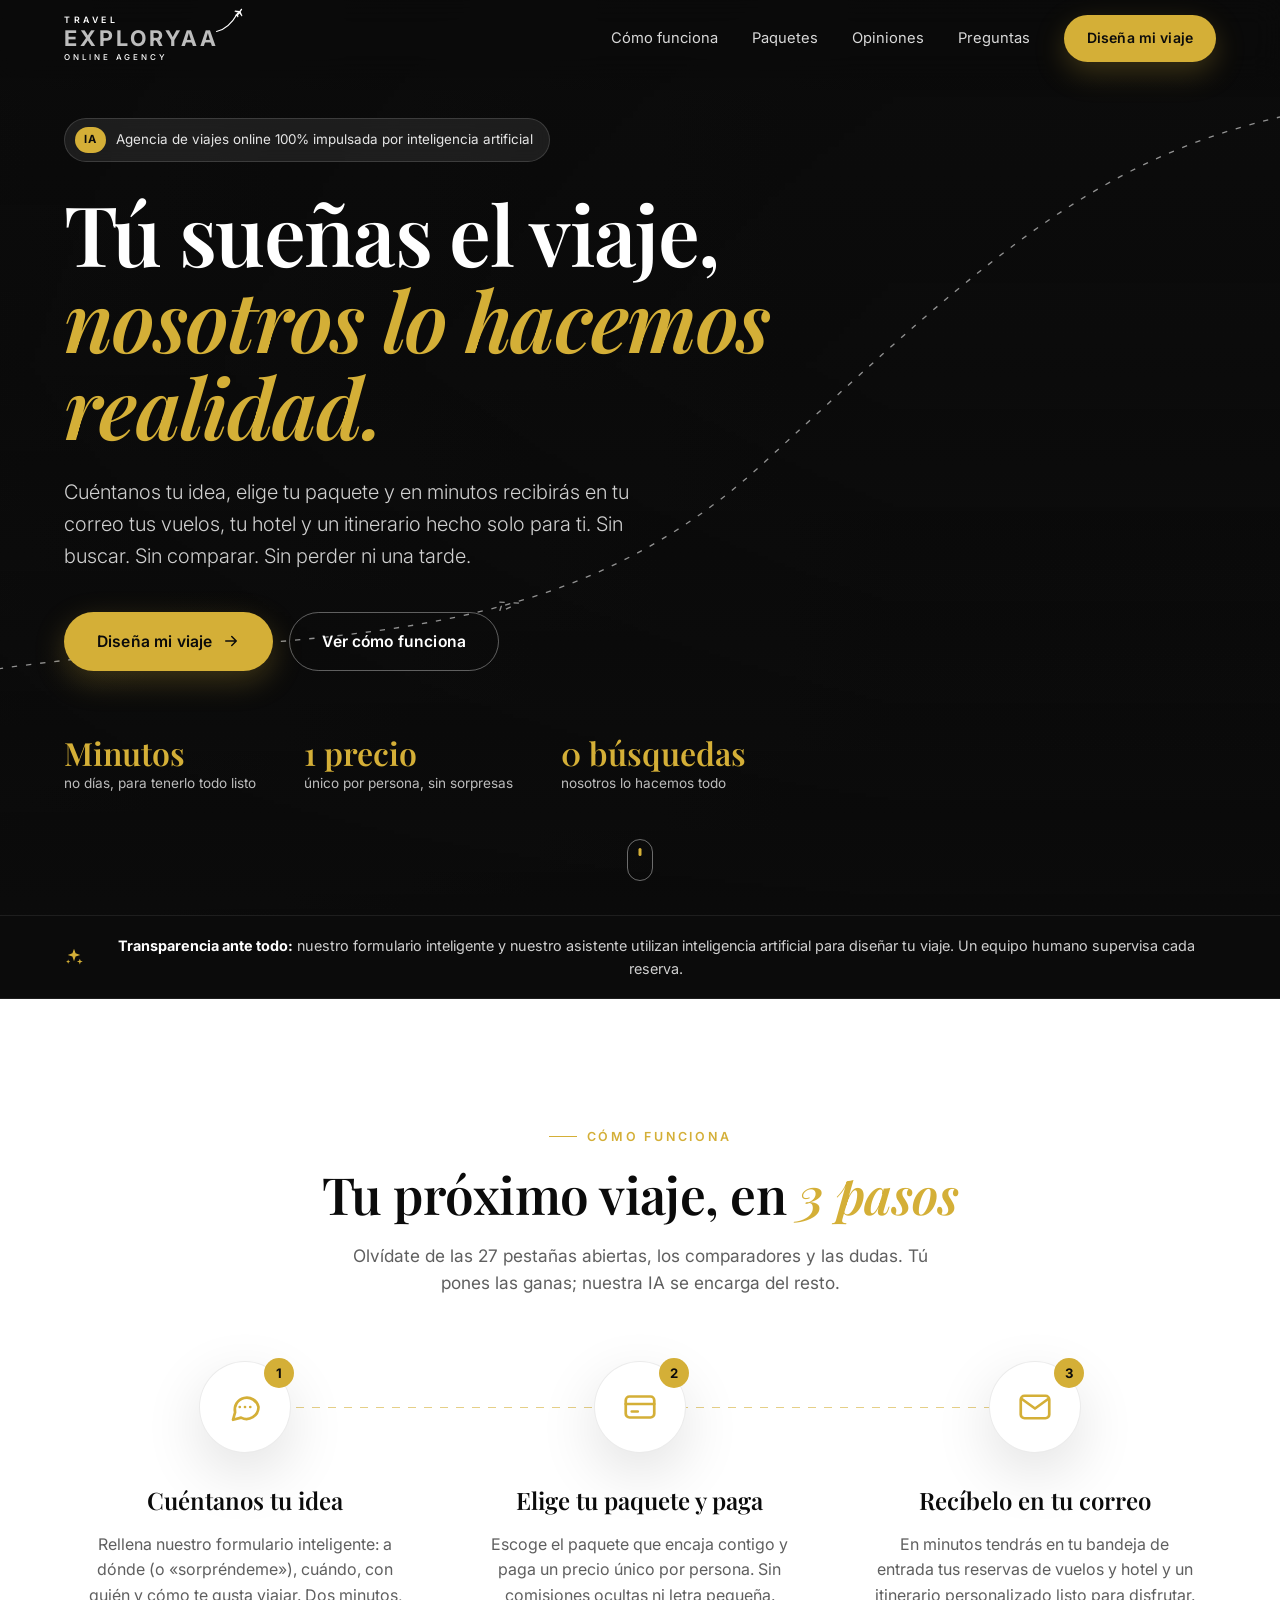
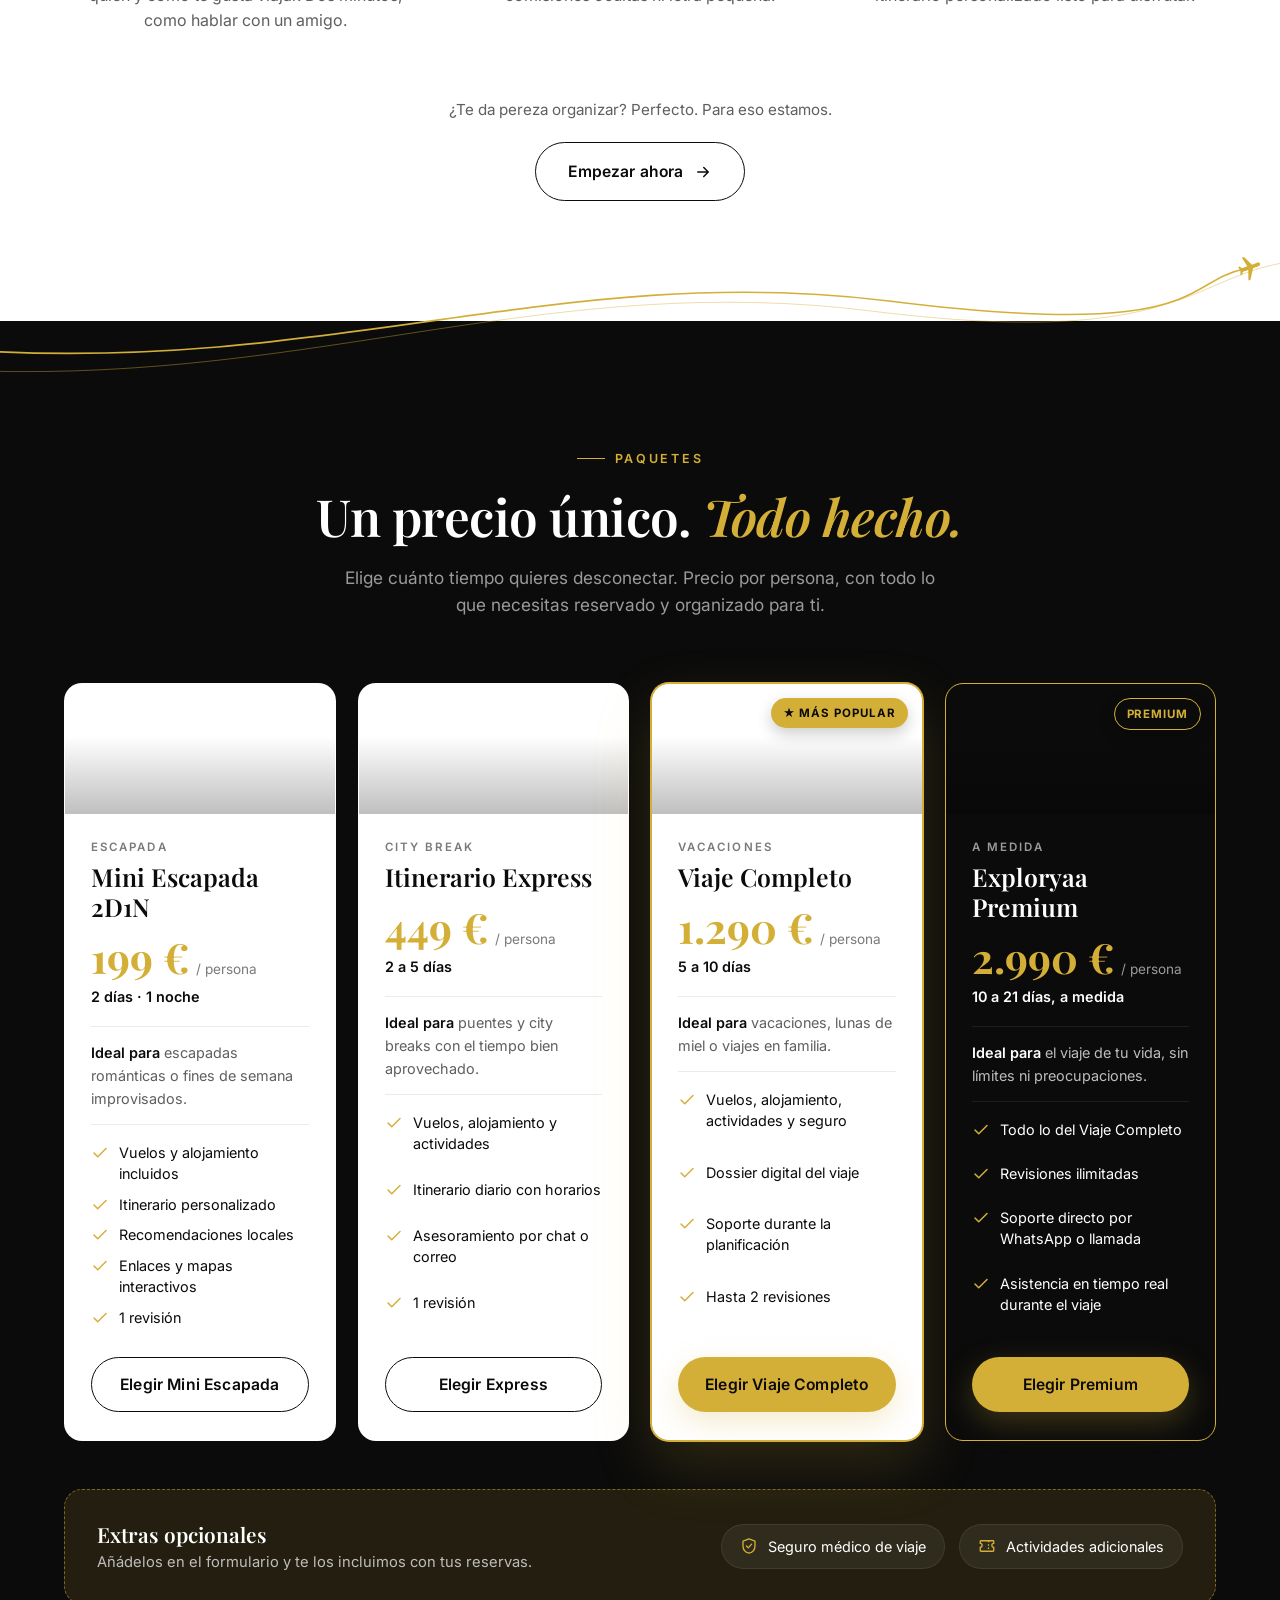
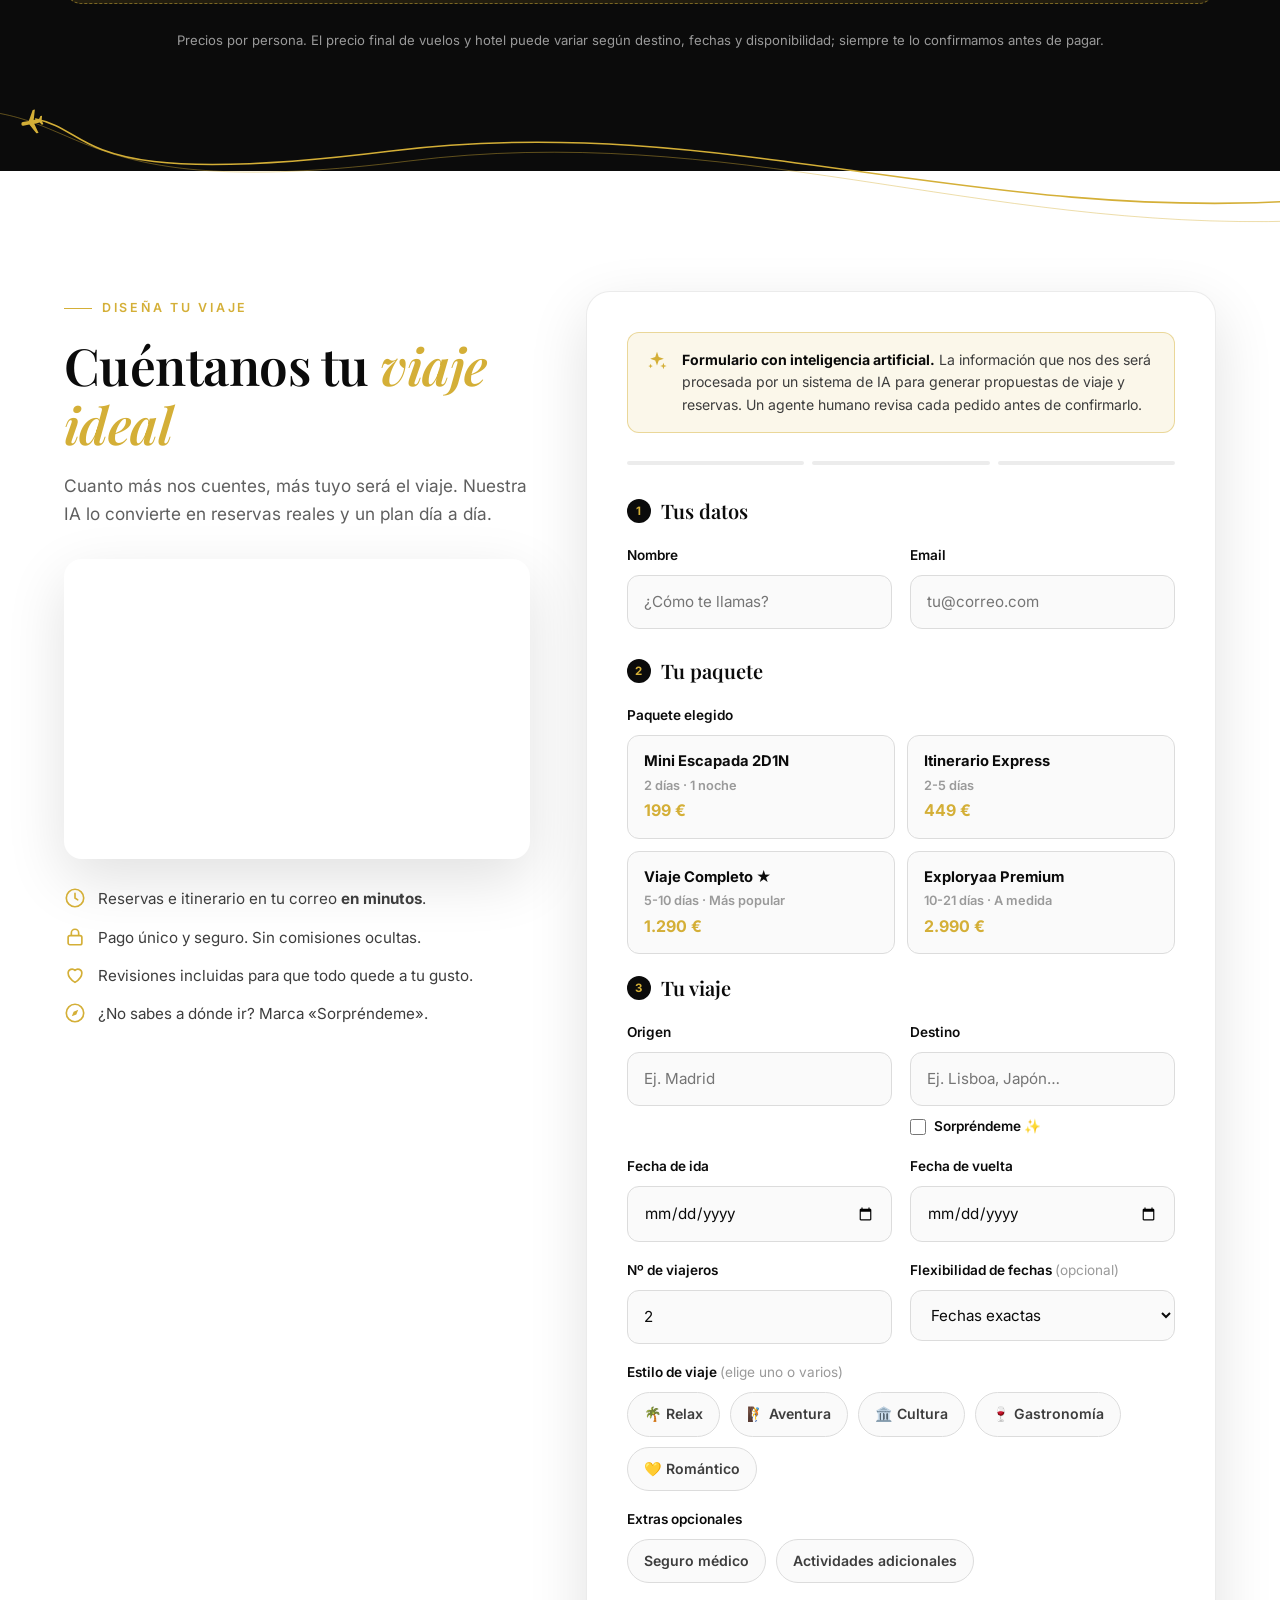
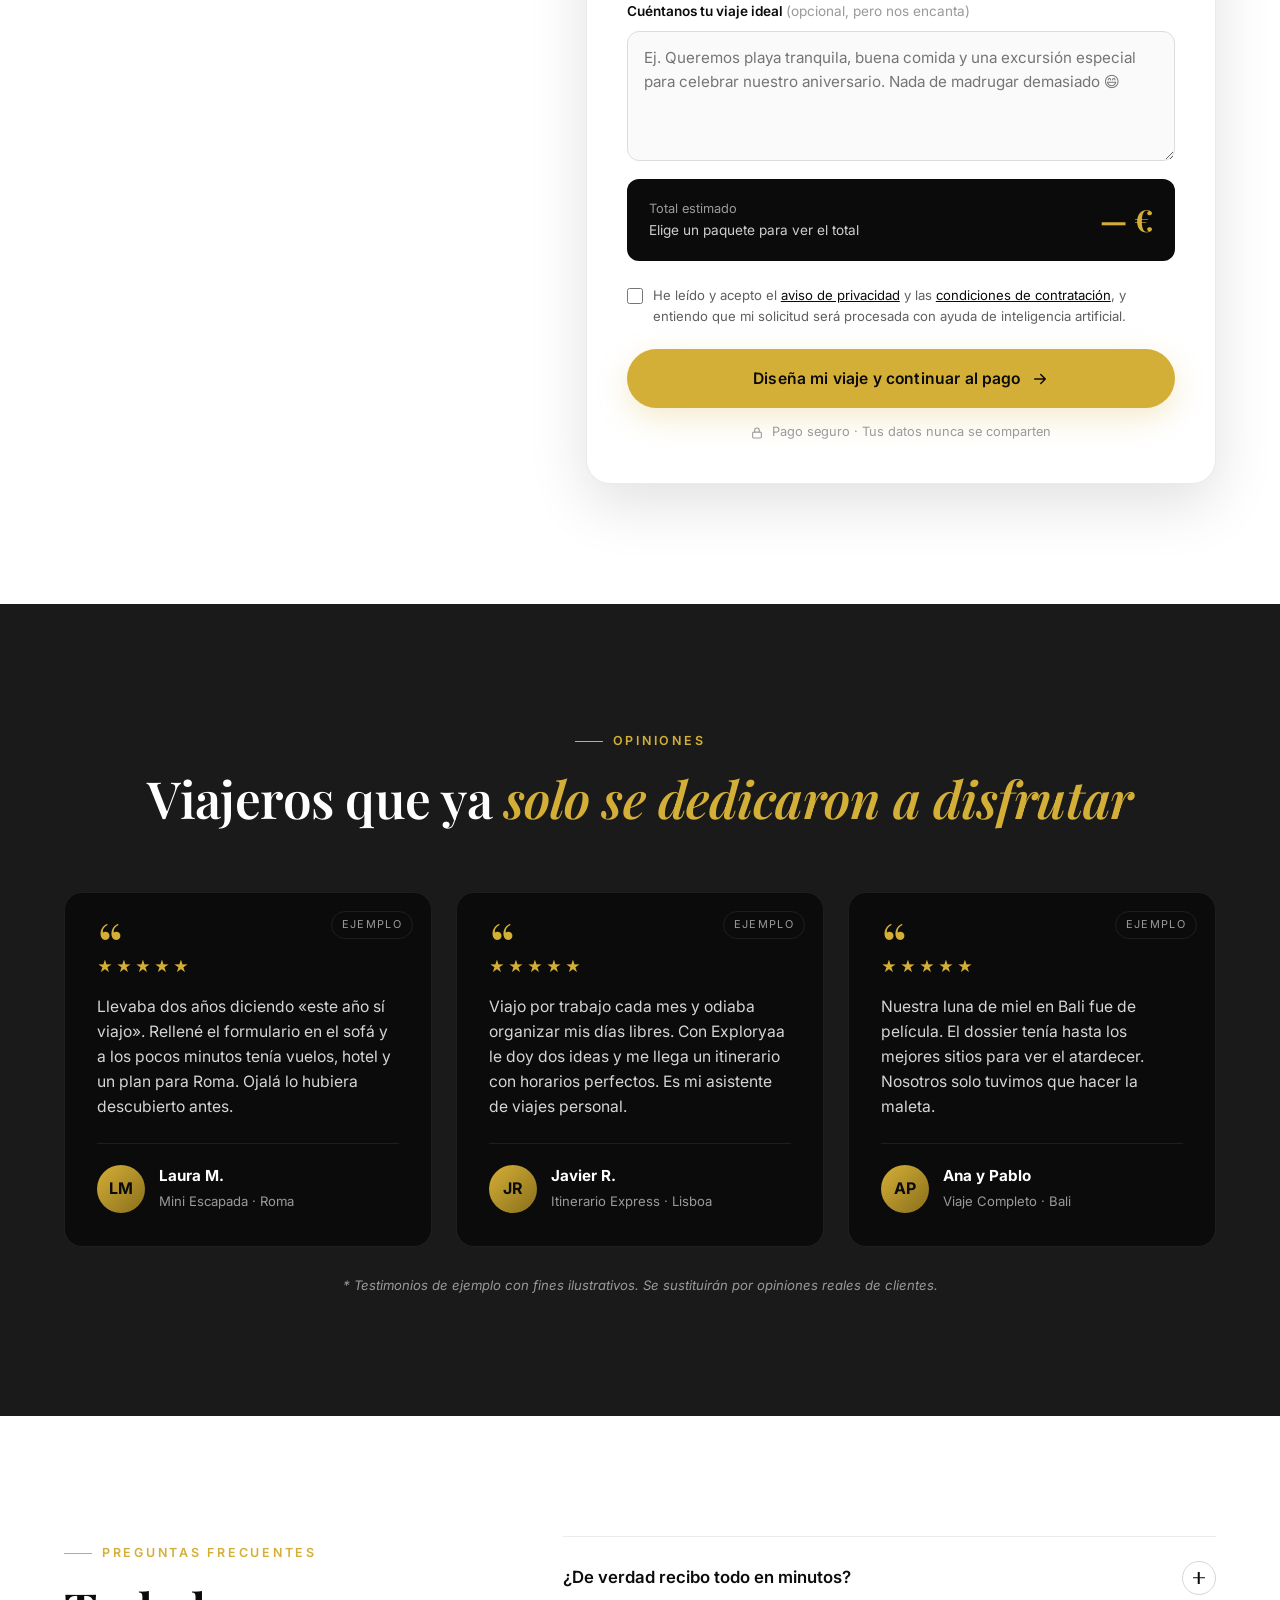
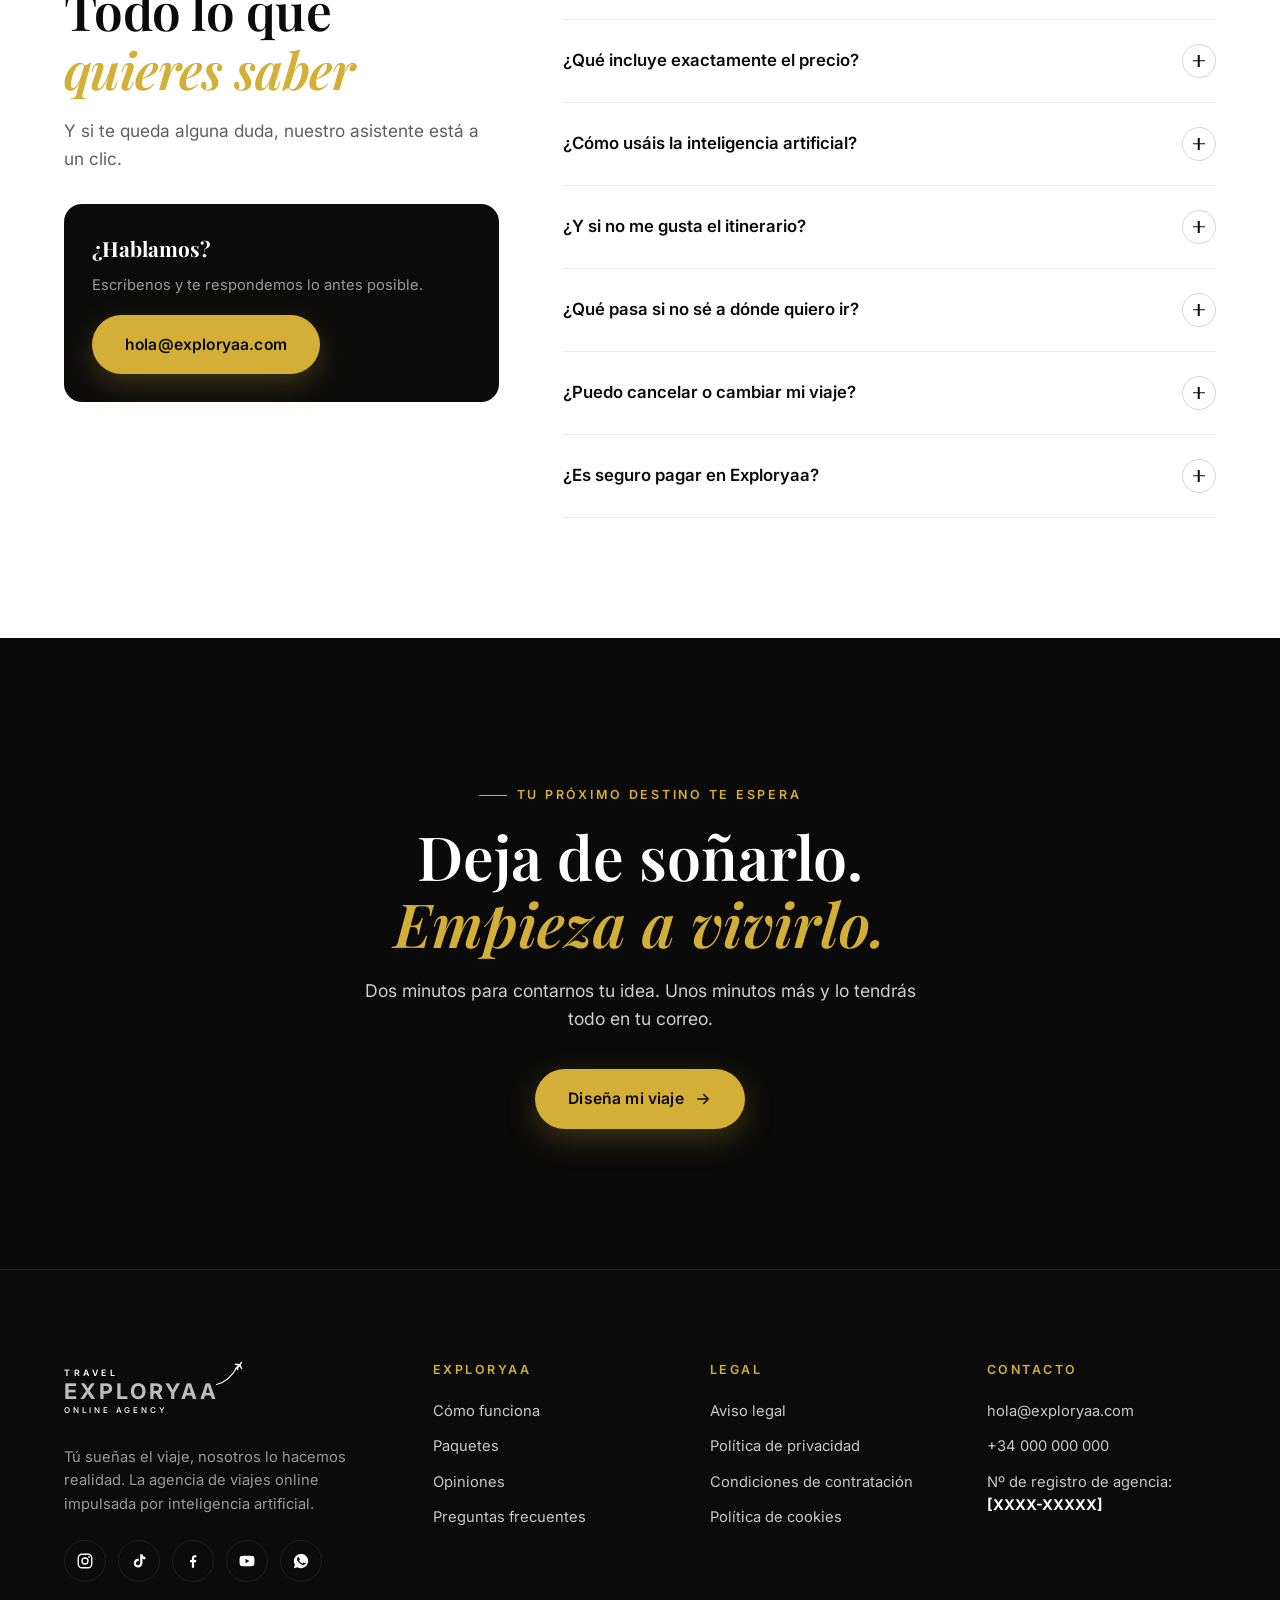
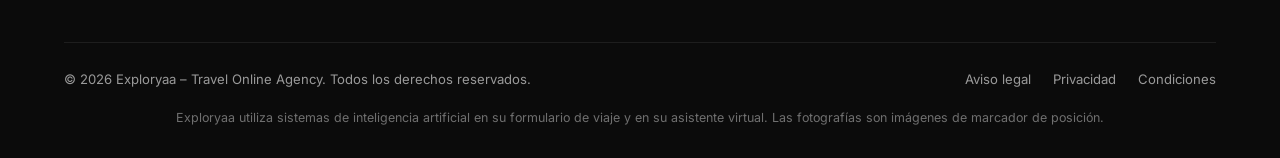
==== index.html @ ded956bd "Añadir landing page de Exploryaa – Travel Online Agency Página única (HTML + CSS + JS) responsive co" ====
<!DOCTYPE html>
<html lang="es">
<head>
  <meta charset="UTF-8" />
  <meta name="viewport" content="width=device-width, initial-scale=1.0" />
  <title>Exploryaa – Travel Online Agency | Tú sueñas el viaje, nosotros lo hacemos realidad</title>
  <meta name="description" content="Exploryaa es la agencia de viajes online impulsada por IA. Cuéntanos tu idea, elige tu paquete y recibe en minutos tus vuelos, hotel e itinerario personalizado en tu correo." />
  <meta name="theme-color" content="#0B0B0B" />
  <meta property="og:title" content="Exploryaa – Travel Online Agency" />
  <meta property="og:description" content="Tú sueñas el viaje, nosotros lo hacemos realidad. Reservas e itinerario personalizado en minutos." />
  <meta property="og:type" content="website" />
  <link rel="icon" href="logo.png" />
  <link rel="preconnect" href="https://fonts.googleapis.com" />
  <link rel="preconnect" href="https://fonts.gstatic.com" crossorigin />
  <link href="https://fonts.googleapis.com/css2?family=Playfair+Display:ital,wght@0,500;0,600;0,700;1,500&family=Inter:wght@300;400;500;600;700&display=swap" rel="stylesheet" />

  <style>
    /* =========================================================
       VARIABLES DE MARCA
       ========================================================= */
    :root {
      --black: #0B0B0B;
      --white: #FFFFFF;
      --grey: #9A9A9A;
      --dark: #1A1A1A;
      --gold: #D4AF37;
      --gold-light: #E8CB6A;
      --gold-soft: rgba(212, 175, 55, 0.12);
      --line: rgba(255, 255, 255, 0.08);
      --line-dark: rgba(11, 11, 11, 0.08);
      --radius: 18px;
      --radius-sm: 12px;
      --shadow: 0 20px 60px rgba(0, 0, 0, 0.12);
      --font-display: "Playfair Display", Georgia, serif;
      --font-body: "Inter", system-ui, -apple-system, "Segoe UI", Roboto, sans-serif;
      --header-h: 78px;
      --max: 1200px;
    }

    *, *::before, *::after { box-sizing: border-box; margin: 0; padding: 0; }
    html { scroll-behavior: smooth; scroll-padding-top: var(--header-h); }
    body {
      font-family: var(--font-body);
      background: var(--black);
      color: var(--white);
      line-height: 1.6;
      -webkit-font-smoothing: antialiased;
      overflow-x: hidden;
    }
    html, body { overflow-x: clip; }
    .form-wrap > *, .faq-wrap > * { min-width: 0; }
    img { max-width: 100%; display: block; }
    a { color: inherit; text-decoration: none; }
    button, input, select, textarea { font: inherit; color: inherit; }
    :focus-visible { outline: 2px solid var(--gold); outline-offset: 3px; border-radius: 4px; }

    .container { width: 100%; max-width: var(--max); margin: 0 auto; padding: 0 24px; }
    .section { padding: 120px 0; position: relative; }
    .section--light { background: var(--white); color: var(--black); }
    .section--dark { background: var(--dark); }
    .section--black { background: var(--black); }

    .eyebrow {
      display: inline-flex; align-items: center; gap: 10px;
      font-size: 0.78rem; font-weight: 600; letter-spacing: 0.22em; text-transform: uppercase;
      color: var(--gold); margin-bottom: 18px;
    }
    .eyebrow::before { content: ""; width: 28px; height: 1px; background: var(--gold); }
    .section-title {
      font-family: var(--font-display); font-weight: 600;
      font-size: clamp(2rem, 4.2vw, 3.2rem); line-height: 1.15; letter-spacing: -0.01em;
    }
    .section-title em { font-style: italic; color: var(--gold); }
    .section-lead { color: var(--grey); font-size: 1.08rem; max-width: 620px; margin-top: 18px; }
    .section--light .section-lead { color: #5f5f5f; }
    .section-head { margin-bottom: 64px; }
    .section-head.center { text-align: center; }
    .section-head.center .section-lead { margin-left: auto; margin-right: auto; }

    /* =========================================================
       BOTONES
       ========================================================= */
    .btn {
      display: inline-flex; align-items: center; justify-content: center; gap: 10px;
      padding: 16px 32px; border-radius: 999px; border: 1px solid transparent;
      font-weight: 600; font-size: 0.98rem; letter-spacing: 0.01em; cursor: pointer;
      transition: transform .25s ease, box-shadow .25s ease, background .25s ease, color .25s ease, border-color .25s ease;
      white-space: nowrap;
    }
    .btn svg { width: 18px; height: 18px; transition: transform .25s ease; }
    .btn:hover svg { transform: translateX(4px); }
    .btn--gold { background: var(--gold); color: var(--black); box-shadow: 0 10px 30px rgba(212, 175, 55, 0.25); }
    .btn--gold:hover { background: var(--gold-light); transform: translateY(-2px); box-shadow: 0 16px 40px rgba(212, 175, 55, 0.35); }
    .btn--ghost { border-color: rgba(255,255,255,0.35); color: var(--white); background: transparent; }
    .btn--ghost:hover { border-color: var(--gold); color: var(--gold); }
    .btn--outline-dark { border-color: var(--black); color: var(--black); }
    .btn--outline-dark:hover { background: var(--black); color: var(--white); }
    .btn--block { width: 100%; }

    /* =========================================================
       CABECERA
       ========================================================= */
    .header {
      position: fixed; inset: 0 0 auto 0; height: var(--header-h); z-index: 100;
      background: rgba(11, 11, 11, 0.6); backdrop-filter: blur(14px); -webkit-backdrop-filter: blur(14px);
      border-bottom: 1px solid transparent;
      transition: background .3s ease, border-color .3s ease;
    }
    .header.scrolled { background: rgba(11, 11, 11, 0.96); border-bottom-color: var(--line); }
    .header .container { height: 100%; display: flex; align-items: center; justify-content: space-between; gap: 24px; }

    .logo { display: flex; align-items: center; height: 52px; }
    .logo img { height: 100%; width: auto; object-fit: contain; }
    /* Logo de respaldo (se muestra si logo.png no existe) */
    .logo-fallback { display: none; flex-direction: column; line-height: 1; position: relative; padding: 4px 0; }
    .logo-fallback small { font-size: 0.55rem; letter-spacing: 0.4em; color: var(--white); font-weight: 600; }
    .logo-fallback strong { font-size: 1.35rem; letter-spacing: 0.14em; color: #BDBDBD; font-weight: 700; margin: 3px 0; }
    .logo-fallback span { font-size: 0.5rem; letter-spacing: 0.35em; color: var(--white); font-weight: 500; }
    .logo-fallback svg { position: absolute; right: -26px; top: -6px; width: 30px; height: 30px; }
    .logo.no-img img { display: none; }
    .logo.no-img .logo-fallback { display: flex; }

    .nav { display: flex; align-items: center; gap: 34px; }
    .nav a:not(.btn) { font-size: 0.92rem; color: #d8d8d8; position: relative; padding: 6px 0; transition: color .2s; }
    .nav a:not(.btn)::after {
      content: ""; position: absolute; left: 0; bottom: 0; height: 1px; width: 0; background: var(--gold); transition: width .3s ease;
    }
    .nav a:not(.btn):hover { color: var(--white); }
    .nav a:not(.btn):hover::after { width: 100%; }
    .nav .btn { padding: 11px 22px; font-size: 0.88rem; }

    .burger { display: none; width: 44px; height: 44px; background: none; border: 0; cursor: pointer; position: relative; }
    .burger span { position: absolute; left: 11px; width: 22px; height: 2px; background: var(--white); transition: transform .3s, opacity .3s, top .3s; }
    .burger span:nth-child(1) { top: 15px; }
    .burger span:nth-child(2) { top: 21px; }
    .burger span:nth-child(3) { top: 27px; }
    .burger.open span:nth-child(1) { top: 21px; transform: rotate(45deg); }
    .burger.open span:nth-child(2) { opacity: 0; }
    .burger.open span:nth-child(3) { top: 21px; transform: rotate(-45deg); }

    /* =========================================================
       HERO
       ========================================================= */
    .hero {
      position: relative; min-height: 100vh; min-height: 100svh;
      display: flex; align-items: center; overflow: hidden;
      padding: calc(var(--header-h) + 40px) 0 120px;
    }
    .hero__bg {
      position: absolute; inset: 0; z-index: 0;
      /* FOTO DE MARCADOR DE POSICIÓN: sustituir por imagen propia */
      background-image: url("https://images.unsplash.com/photo-1507525428034-b723cf961d3e?auto=format&fit=crop&w=2400&q=80");
      background-size: cover; background-position: center;
      transform: scale(1.08); animation: heroZoom 18s ease-out forwards;
    }
    .hero__bg::after {
      content: ""; position: absolute; inset: 0;
      background:
        linear-gradient(180deg, rgba(11,11,11,0.55) 0%, rgba(11,11,11,0.35) 40%, rgba(11,11,11,0.92) 100%),
        linear-gradient(90deg, rgba(11,11,11,0.75) 0%, rgba(11,11,11,0.1) 70%);
    }
    @keyframes heroZoom { to { transform: scale(1); } }
    .hero .container { position: relative; z-index: 2; }
    .hero__content { max-width: 760px; }
    .hero__badge {
      display: inline-flex; align-items: center; gap: 10px;
      padding: 8px 16px 8px 10px; border-radius: 999px;
      background: rgba(255,255,255,0.08); border: 1px solid rgba(255,255,255,0.14);
      backdrop-filter: blur(8px); font-size: 0.84rem; color: #e6e6e6; margin-bottom: 28px;
    }
    .hero__badge b { background: var(--gold); color: var(--black); font-size: 0.7rem; letter-spacing: 0.08em; padding: 4px 9px; border-radius: 999px; }
    .hero h1 {
      font-family: var(--font-display); font-weight: 600;
      font-size: clamp(2.6rem, 6.6vw, 5.2rem); line-height: 1.04; letter-spacing: -0.02em; margin-bottom: 26px;
    }
    .hero h1 em { font-style: italic; color: var(--gold); }
    .hero p.lead { font-size: clamp(1.05rem, 1.6vw, 1.25rem); color: #d0d0d0; max-width: 600px; margin-bottom: 40px; font-weight: 300; }
    .hero__actions { display: flex; flex-wrap: wrap; gap: 16px; align-items: center; }
    .hero__stats { display: flex; flex-wrap: wrap; gap: 48px; margin-top: 64px; }
    .hero__stats div strong { display: block; font-family: var(--font-display); font-size: 2rem; color: var(--gold); font-weight: 600; line-height: 1.1; }
    .hero__stats div span { font-size: 0.85rem; color: #bcbcbc; }
    .hero__scroll {
      position: absolute; bottom: 34px; left: 50%; transform: translateX(-50%); z-index: 2;
      width: 26px; height: 42px; border: 1.5px solid rgba(255,255,255,0.4); border-radius: 20px;
    }
    .hero__scroll::after {
      content: ""; position: absolute; top: 8px; left: 50%; width: 3px; height: 8px; border-radius: 3px;
      background: var(--gold); transform: translateX(-50%); animation: scrollDot 1.8s infinite;
    }
    @keyframes scrollDot { 0% { opacity: 0; transform: translate(-50%, 0); } 40% { opacity: 1; } 100% { opacity: 0; transform: translate(-50%, 14px); } }

    /* Avión animado del hero */
    .hero__flight { position: absolute; inset: 0; z-index: 1; pointer-events: none; }
    .hero__flight path { fill: none; stroke: rgba(255,255,255,0.55); stroke-width: 1.5; stroke-dasharray: 6 10; }

    /* =========================================================
       ESTELA DECORATIVA ENTRE SECCIONES
       ========================================================= */
    .trail { position: relative; height: 140px; margin: -70px 0; z-index: 5; pointer-events: none; }
    .trail svg { width: 100%; height: 100%; overflow: visible; }
    .trail .trail-path { fill: none; stroke: var(--gold); stroke-width: 1.6; stroke-linecap: round; stroke-dasharray: 1600; stroke-dashoffset: 1600; transition: stroke-dashoffset 2.2s cubic-bezier(.65,.05,.36,1); }
    .trail .trail-path.thin { stroke-width: 1; opacity: 0.45; }
    .trail .trail-plane { opacity: 0; transition: opacity .6s ease 1.8s; }
    .trail.drawn .trail-path { stroke-dashoffset: 0; }
    .trail.drawn .trail-plane { opacity: 1; }

    /* =========================================================
       AVISO IA
       ========================================================= */
    .ai-strip { background: var(--black); border-top: 1px solid var(--line); border-bottom: 1px solid var(--line); padding: 18px 0; }
    .ai-strip .container { display: flex; align-items: center; justify-content: center; gap: 12px; text-align: center; font-size: 0.9rem; color: #cfcfcf; }
    .ai-strip svg { width: 20px; height: 20px; color: var(--gold); flex-shrink: 0; }
    .ai-strip strong { color: var(--white); }

    /* =========================================================
       CÓMO FUNCIONA
       ========================================================= */
    .steps { display: grid; grid-template-columns: repeat(3, 1fr); gap: 32px; position: relative; }
    .steps::before {
      content: ""; position: absolute; top: 46px; left: 16%; right: 16%; height: 1px;
      background: repeating-linear-gradient(90deg, var(--gold) 0 8px, transparent 8px 16px); opacity: 0.6;
    }
    .step { position: relative; text-align: center; padding: 0 12px; }
    .step__icon {
      width: 92px; height: 92px; margin: 0 auto 28px; border-radius: 50%;
      background: var(--white); border: 1px solid var(--line-dark); box-shadow: var(--shadow);
      display: grid; place-items: center; position: relative; z-index: 1;
      transition: transform .4s ease, background .4s ease;
    }
    .step:hover .step__icon { transform: translateY(-6px); background: var(--black); }
    .step__icon svg { width: 36px; height: 36px; color: var(--gold); }
    .step__num {
      position: absolute; top: -4px; right: -4px; width: 30px; height: 30px; border-radius: 50%;
      background: var(--gold); color: var(--black); font-weight: 700; font-size: 0.82rem; display: grid; place-items: center;
    }
    .step h3 { font-family: var(--font-display); font-size: 1.5rem; font-weight: 600; margin-bottom: 12px; }
    .step p { color: #5f5f5f; max-width: 320px; margin: 0 auto; }
    .steps-cta { text-align: center; margin-top: 64px; }
    .steps-cta p { color: #5f5f5f; margin-bottom: 20px; font-size: 0.95rem; }

    /* =========================================================
       PAQUETES
       ========================================================= */
    .packages { display: grid; grid-template-columns: repeat(4, 1fr); gap: 22px; align-items: stretch; }
    .pkg {
      position: relative; display: flex; flex-direction: column;
      background: var(--white); color: var(--black); border-radius: var(--radius);
      padding: 34px 26px 28px; border: 1px solid transparent;
      transition: transform .35s ease, box-shadow .35s ease;
    }
    .pkg:hover { transform: translateY(-8px); box-shadow: 0 30px 70px rgba(0,0,0,0.35); }
    .pkg__img { height: 130px; margin: -34px -26px 24px; border-radius: var(--radius) var(--radius) 0 0; background-size: cover; background-position: center; position: relative; }
    .pkg__img::after { content: ""; position: absolute; inset: 0; border-radius: inherit; background: linear-gradient(180deg, transparent 40%, rgba(0,0,0,0.25)); }
    .pkg__tag { font-size: 0.72rem; letter-spacing: 0.18em; text-transform: uppercase; color: #7a7a7a; font-weight: 600; }
    .pkg h3 { font-family: var(--font-display); font-size: 1.55rem; font-weight: 600; margin: 6px 0 14px; line-height: 1.2; }
    .pkg__price { display: flex; align-items: baseline; gap: 6px; margin-bottom: 4px; }
    .pkg__price strong { font-family: var(--font-display); font-size: 2.6rem; color: var(--gold); font-weight: 700; line-height: 1; }
    .pkg__price span { font-size: 0.85rem; color: #7a7a7a; }
    .pkg__duration { font-size: 0.9rem; font-weight: 600; margin-bottom: 18px; }
    .pkg__ideal { font-size: 0.9rem; color: #5f5f5f; padding: 14px 0; border-top: 1px solid var(--line-dark); border-bottom: 1px solid var(--line-dark); margin-bottom: 18px; }
    .pkg__ideal b { color: var(--black); font-weight: 600; }
    .pkg ul { list-style: none; display: grid; gap: 10px; margin-bottom: 28px; flex: 1; }
    .pkg li { display: flex; gap: 10px; font-size: 0.9rem; line-height: 1.45; }
    .pkg li svg { width: 18px; height: 18px; flex-shrink: 0; color: var(--gold); margin-top: 1px; }
    .pkg .btn { width: 100%; padding: 14px 20px; }

    .pkg--popular { border-color: var(--gold); box-shadow: 0 0 0 1px var(--gold), 0 24px 60px rgba(212,175,55,0.18); }
    .pkg__badge {
      position: absolute; top: 14px; right: 14px; z-index: 2;
      background: var(--gold); color: var(--black); font-size: 0.72rem; font-weight: 700; letter-spacing: 0.08em;
      text-transform: uppercase; padding: 6px 12px; border-radius: 999px; box-shadow: 0 6px 16px rgba(0,0,0,0.2);
    }
    .pkg--premium { background: var(--black); color: var(--white); border: 1px solid var(--gold); }
    .pkg--premium .pkg__tag, .pkg--premium .pkg__price span { color: var(--grey); }
    .pkg--premium .pkg__ideal { color: #bdbdbd; border-color: var(--line); }
    .pkg--premium .pkg__ideal b { color: var(--white); }
    .pkg--premium .pkg__badge { background: var(--black); color: var(--gold); border: 1px solid var(--gold); }

    .extras {
      margin-top: 48px; display: flex; flex-wrap: wrap; align-items: center; justify-content: space-between; gap: 24px;
      padding: 28px 32px; border-radius: var(--radius); border: 1px dashed rgba(212,175,55,0.5); background: var(--gold-soft);
    }
    .extras h4 { font-family: var(--font-display); font-size: 1.3rem; font-weight: 600; }
    .extras p { color: #bdbdbd; font-size: 0.92rem; }
    .extras__list { display: flex; flex-wrap: wrap; gap: 14px; }
    .chip { display: inline-flex; align-items: center; gap: 10px; padding: 10px 18px; border-radius: 999px; background: rgba(255,255,255,0.06); border: 1px solid var(--line); font-size: 0.9rem; }
    .chip svg { width: 18px; height: 18px; color: var(--gold); }
    .pkg-note { text-align: center; margin-top: 26px; font-size: 0.82rem; color: var(--grey); }

    /* =========================================================
       FORMULARIO
       ========================================================= */
    .form-wrap { display: grid; grid-template-columns: 0.85fr 1.15fr; gap: 56px; align-items: start; }
    .form-aside { position: sticky; top: calc(var(--header-h) + 30px); }
    .form-aside__img {
      height: 300px; border-radius: var(--radius); margin: 32px 0 28px; background-size: cover; background-position: center;
      /* FOTO DE MARCADOR DE POSICIÓN */
      background-image: url("https://images.unsplash.com/photo-1488646953014-85cb44e25828?auto=format&fit=crop&w=1200&q=80");
      box-shadow: var(--shadow);
    }
    .perks { list-style: none; display: grid; gap: 14px; }
    .perks li { display: flex; gap: 12px; align-items: flex-start; color: #3d3d3d; font-size: 0.95rem; }
    .perks svg { width: 22px; height: 22px; color: var(--gold); flex-shrink: 0; }

    .ai-notice {
      display: flex; gap: 14px; align-items: flex-start; padding: 16px 18px; border-radius: var(--radius-sm);
      background: #FBF7EA; border: 1px solid rgba(212,175,55,0.45); color: #3d3d3d; font-size: 0.88rem; margin-bottom: 28px;
    }
    .ai-notice svg { width: 22px; height: 22px; color: var(--gold); flex-shrink: 0; margin-top: 1px; }
    .ai-notice strong { color: var(--black); }

    .trip-form {
      background: var(--white); border: 1px solid var(--line-dark); border-radius: 24px; padding: 40px; box-shadow: var(--shadow);
    }
    .form-progress { display: flex; gap: 8px; margin-bottom: 30px; }
    .form-progress span { flex: 1; height: 4px; border-radius: 4px; background: #ececec; overflow: hidden; position: relative; }
    .form-progress span i { position: absolute; inset: 0; width: 0; background: var(--gold); transition: width .4s ease; }
    .fieldset-title { font-family: var(--font-display); font-size: 1.25rem; font-weight: 600; margin: 8px 0 18px; display: flex; align-items: center; gap: 10px; }
    .fieldset-title b { font-family: var(--font-body); font-size: 0.72rem; width: 24px; height: 24px; border-radius: 50%; display: grid; place-items: center; background: var(--black); color: var(--gold); }
    .grid-2 { display: grid; grid-template-columns: 1fr 1fr; gap: 18px; }
    .field { display: flex; flex-direction: column; gap: 8px; margin-bottom: 18px; }
    .field label, .field .label { font-size: 0.85rem; font-weight: 600; color: var(--black); }
    .field label .opt { font-weight: 400; color: var(--grey); }
    .field input, .field select, .field textarea {
      width: 100%; padding: 14px 16px; border-radius: var(--radius-sm); border: 1px solid #dcdcdc;
      background: #fafafa; color: var(--black); font-size: 0.95rem; transition: border-color .2s, box-shadow .2s, background .2s;
    }
    .field textarea { min-height: 130px; resize: vertical; }
    .field input:focus, .field select:focus, .field textarea:focus { outline: none; border-color: var(--gold); background: var(--white); box-shadow: 0 0 0 4px rgba(212,175,55,0.15); }
    .field.invalid input, .field.invalid select, .field.invalid textarea { border-color: #c0392b; }
    .field .error { display: none; color: #c0392b; font-size: 0.8rem; }
    .field.invalid .error { display: block; }
    .field input:disabled { opacity: 0.45; cursor: not-allowed; }
    .inline-check { display: inline-flex; align-items: center; gap: 8px; font-size: 0.85rem; color: #5f5f5f; cursor: pointer; margin-top: 2px; }
    .inline-check input { width: 16px; height: 16px; accent-color: var(--gold); }

    .pill-group { display: flex; flex-wrap: wrap; gap: 10px; }
    .pill { position: relative; }
    .pill input { position: absolute; opacity: 0; inset: 0; cursor: pointer; }
    .pill span {
      display: inline-flex; align-items: center; gap: 8px; padding: 10px 16px; border-radius: 999px;
      border: 1px solid #dcdcdc; font-size: 0.88rem; background: #fafafa; color: #3d3d3d; transition: all .2s ease; cursor: pointer;
    }
    .pill input:checked + span { background: var(--black); color: var(--white); border-color: var(--black); }
    .pill input:checked + span::before { content: "✓"; color: var(--gold); font-weight: 700; }
    .pill input:focus-visible + span { box-shadow: 0 0 0 4px rgba(212,175,55,0.3); }

    .pkg-select { display: grid; grid-template-columns: repeat(2, 1fr); gap: 12px; }
    .pkg-option { position: relative; }
    .pkg-option input { position: absolute; opacity: 0; inset: 0; cursor: pointer; }
    .pkg-option label {
      display: flex; flex-direction: column; gap: 2px; padding: 14px 16px; border-radius: var(--radius-sm);
      border: 1px solid #dcdcdc; background: #fafafa; cursor: pointer; transition: all .2s ease; height: 100%;
    }
    .pkg-option label strong { font-size: 0.92rem; }
    .pkg-option label span { font-size: 0.8rem; color: var(--grey); }
    .pkg-option label em { font-style: normal; font-weight: 700; color: var(--gold); font-size: 1rem; }
    .pkg-option input:checked + label { border-color: var(--gold); background: #FBF7EA; box-shadow: 0 0 0 1px var(--gold); }
    .pkg-option input:focus-visible + label { box-shadow: 0 0 0 4px rgba(212,175,55,0.3); }

    .summary {
      margin: 10px 0 24px; padding: 20px 22px; border-radius: var(--radius-sm); background: var(--black); color: var(--white);
      display: flex; flex-wrap: wrap; justify-content: space-between; align-items: center; gap: 12px;
    }
    .summary small { display: block; color: var(--grey); font-size: 0.8rem; }
    .summary strong { font-family: var(--font-display); font-size: 1.9rem; color: var(--gold); line-height: 1; }
    .summary .summary__detail { font-size: 0.85rem; color: #cfcfcf; }

    .consent { display: flex; gap: 10px; align-items: flex-start; font-size: 0.82rem; color: #5f5f5f; margin-bottom: 22px; }
    .consent input { margin-top: 3px; width: 16px; height: 16px; accent-color: var(--gold); flex-shrink: 0; }
    .consent a { color: var(--black); text-decoration: underline; }
    .form-foot { text-align: center; font-size: 0.8rem; color: var(--grey); margin-top: 14px; display: flex; align-items: center; justify-content: center; gap: 8px; }
    .form-foot svg { width: 14px; height: 14px; }

    .form-success { display: none; text-align: center; padding: 30px 10px; }
    .form-success.show { display: block; animation: fadeUp .6s ease; }
    .form-success .check { width: 80px; height: 80px; border-radius: 50%; background: var(--black); display: grid; place-items: center; margin: 0 auto 24px; }
    .form-success .check svg { width: 38px; height: 38px; color: var(--gold); }
    .form-success h3 { font-family: var(--font-display); font-size: 1.9rem; margin-bottom: 12px; }
    .form-success p { color: #5f5f5f; max-width: 440px; margin: 0 auto 10px; }
    .spinner { width: 18px; height: 18px; border: 2px solid rgba(0,0,0,0.2); border-top-color: var(--black); border-radius: 50%; animation: spin .8s linear infinite; display: none; }
    .btn.loading .spinner { display: inline-block; }
    .btn.loading .btn-label-arrow { display: none; }
    @keyframes spin { to { transform: rotate(360deg); } }
    @keyframes fadeUp { from { opacity: 0; transform: translateY(16px); } to { opacity: 1; transform: none; } }

    /* =========================================================
       TESTIMONIOS
       ========================================================= */
    .testimonials { display: grid; grid-template-columns: repeat(3, 1fr); gap: 24px; }
    .testi {
      background: var(--black); border: 1px solid var(--line); border-radius: var(--radius); padding: 32px; position: relative;
      transition: border-color .3s ease, transform .3s ease;
    }
    .testi:hover { border-color: rgba(212,175,55,0.5); transform: translateY(-4px); }
    .testi__quote { font-family: var(--font-display); font-size: 4rem; color: var(--gold); line-height: 0.6; height: 30px; }
    .testi__stars { color: var(--gold); letter-spacing: 3px; font-size: 0.95rem; margin-bottom: 14px; }
    .testi p { color: #d5d5d5; font-size: 0.98rem; margin-bottom: 24px; }
    .testi__author { display: flex; align-items: center; gap: 14px; padding-top: 20px; border-top: 1px solid var(--line); }
    .testi__avatar { width: 48px; height: 48px; border-radius: 50%; background: linear-gradient(135deg, var(--gold), #8a6f1c); display: grid; place-items: center; font-weight: 700; color: var(--black); }
    .testi__author strong { display: block; font-size: 0.95rem; }
    .testi__author span { font-size: 0.82rem; color: var(--grey); }
    .sample-tag {
      position: absolute; top: 18px; right: 18px; font-size: 0.68rem; letter-spacing: 0.12em; text-transform: uppercase;
      padding: 4px 10px; border-radius: 999px; border: 1px solid var(--line); color: var(--grey);
    }
    .sample-note { text-align: center; color: var(--grey); font-size: 0.82rem; margin-top: 28px; font-style: italic; }

    /* =========================================================
       FAQ
       ========================================================= */
    .faq-wrap { display: grid; grid-template-columns: 0.8fr 1.2fr; gap: 64px; align-items: start; }
    .faq-list { border-top: 1px solid var(--line-dark); }
    .faq-item { border-bottom: 1px solid var(--line-dark); }
    .faq-q {
      width: 100%; display: flex; justify-content: space-between; align-items: center; gap: 20px;
      background: none; border: 0; padding: 24px 0; text-align: left; cursor: pointer;
      font-size: 1.05rem; font-weight: 600; color: var(--black);
    }
    .faq-q:hover { color: #6d5a1b; }
    .faq-q .plus { width: 34px; height: 34px; border-radius: 50%; border: 1px solid #d6d6d6; position: relative; flex-shrink: 0; transition: background .3s, border-color .3s, transform .3s; }
    .faq-q .plus::before, .faq-q .plus::after { content: ""; position: absolute; top: 50%; left: 50%; width: 12px; height: 1.5px; background: currentColor; transform: translate(-50%, -50%); transition: transform .3s; }
    .faq-q .plus::after { transform: translate(-50%, -50%) rotate(90deg); }
    .faq-item.open .plus { background: var(--black); border-color: var(--black); color: var(--gold); }
    .faq-item.open .plus::after { transform: translate(-50%, -50%) rotate(0deg); }
    .faq-a { max-height: 0; overflow: hidden; transition: max-height .4s ease; }
    .faq-a p { padding: 0 50px 24px 0; color: #5f5f5f; }
    .faq-contact { margin-top: 32px; padding: 28px; border-radius: var(--radius); background: var(--black); color: var(--white); }
    .faq-contact h4 { font-family: var(--font-display); font-size: 1.3rem; margin-bottom: 8px; }
    .faq-contact p { color: var(--grey); font-size: 0.92rem; margin-bottom: 18px; }

    /* =========================================================
       CTA FINAL
       ========================================================= */
    .final-cta { position: relative; padding: 140px 0; text-align: center; overflow: hidden; }
    .final-cta__bg {
      position: absolute; inset: 0;
      /* FOTO DE MARCADOR DE POSICIÓN */
      background: url("https://images.unsplash.com/photo-1436491865332-7a61a109cc05?auto=format&fit=crop&w=2400&q=80") center/cover;
    }
    .final-cta__bg::after { content: ""; position: absolute; inset: 0; background: rgba(11,11,11,0.78); }
    .final-cta .container { position: relative; z-index: 1; }
    .final-cta h2 { font-family: var(--font-display); font-size: clamp(2.2rem, 5vw, 3.8rem); font-weight: 600; line-height: 1.1; margin-bottom: 20px; }
    .final-cta h2 em { color: var(--gold); }
    .final-cta p { color: #cfcfcf; max-width: 560px; margin: 0 auto 36px; font-size: 1.1rem; }

    /* =========================================================
       PIE DE PÁGINA
       ========================================================= */
    .footer { background: var(--black); padding: 90px 0 30px; border-top: 1px solid var(--line); }
    .footer__grid { display: grid; grid-template-columns: 1.4fr 1fr 1fr 1fr; gap: 48px; margin-bottom: 60px; }
    .footer .logo { height: 64px; margin-bottom: 22px; }
    .footer__brand p { color: var(--grey); font-size: 0.92rem; max-width: 300px; margin-bottom: 24px; }
    .footer h5 { font-size: 0.78rem; letter-spacing: 0.2em; text-transform: uppercase; color: var(--gold); margin-bottom: 20px; font-weight: 600; }
    .footer ul { list-style: none; display: grid; gap: 12px; }
    .footer ul a, .footer ul li { color: #c9c9c9; font-size: 0.92rem; transition: color .2s; }
    .footer ul a:hover { color: var(--gold); }
    .socials { display: flex; gap: 12px; }
    .socials a { width: 42px; height: 42px; border-radius: 50%; border: 1px solid var(--line); display: grid; place-items: center; transition: all .25s ease; }
    .socials a:hover { border-color: var(--gold); background: var(--gold); color: var(--black); transform: translateY(-3px); }
    .socials svg { width: 18px; height: 18px; }
    .footer__bottom {
      border-top: 1px solid var(--line); padding-top: 26px; display: flex; flex-wrap: wrap; justify-content: space-between; gap: 16px;
      font-size: 0.82rem; color: var(--grey);
    }
    .footer__bottom .legal-links { display: flex; flex-wrap: wrap; gap: 22px; }
    .footer__bottom a:hover { color: var(--gold); }
    .footer__ai { margin-top: 18px; font-size: 0.78rem; color: #6f6f6f; text-align: center; }

    /* =========================================================
       ASISTENTE IA FLOTANTE
       ========================================================= */
    .assistant-btn {
      position: fixed; right: 24px; bottom: 24px; z-index: 90;
      display: flex; align-items: center; gap: 10px; padding: 14px 20px 14px 16px; border-radius: 999px;
      background: var(--black); color: var(--white); border: 1px solid var(--gold); cursor: pointer;
      box-shadow: 0 14px 40px rgba(0,0,0,0.35); transition: transform .25s ease, opacity .3s ease;
      opacity: 0; transform: translateY(20px); pointer-events: none;
    }
    .assistant-btn.visible { opacity: 1; transform: none; pointer-events: auto; }
    .assistant-btn:hover { transform: translateY(-3px); }
    .assistant-btn svg { width: 22px; height: 22px; color: var(--gold); }
    .assistant-btn span { font-size: 0.88rem; font-weight: 600; }
    .assistant-btn .dot { width: 8px; height: 8px; border-radius: 50%; background: #3ecf6e; box-shadow: 0 0 0 0 rgba(62,207,110,0.6); animation: pulse 2s infinite; }
    @keyframes pulse { 70% { box-shadow: 0 0 0 10px rgba(62,207,110,0); } 100% { box-shadow: 0 0 0 0 rgba(62,207,110,0); } }

    .assistant-panel {
      position: fixed; right: 24px; bottom: 96px; z-index: 95; width: 360px; max-width: calc(100vw - 32px);
      background: var(--white); color: var(--black); border-radius: 20px; overflow: hidden;
      box-shadow: 0 30px 80px rgba(0,0,0,0.4); transform: translateY(20px) scale(.97); opacity: 0; pointer-events: none;
      transition: all .3s ease; display: flex; flex-direction: column; max-height: min(560px, calc(100vh - 140px));
    }
    .assistant-panel.open { transform: none; opacity: 1; pointer-events: auto; }
    .assistant-panel__head { background: var(--black); color: var(--white); padding: 18px 20px; display: flex; justify-content: space-between; align-items: center; }
    .assistant-panel__head strong { display: block; font-size: 0.98rem; }
    .assistant-panel__head small { color: var(--gold); font-size: 0.75rem; }
    .assistant-panel__head button { background: none; border: 0; color: var(--white); font-size: 1.5rem; cursor: pointer; line-height: 1; width: 32px; height: 32px; }
    .assistant-panel__ai { background: #FBF7EA; font-size: 0.75rem; color: #5f5f5f; padding: 8px 20px; border-bottom: 1px solid rgba(212,175,55,0.35); }
    .assistant-panel__body { padding: 18px 20px; overflow-y: auto; flex: 1; display: flex; flex-direction: column; gap: 12px; }
    .msg { max-width: 88%; padding: 12px 14px; border-radius: 14px; font-size: 0.9rem; line-height: 1.45; animation: fadeUp .3s ease; }
    .msg--bot { background: #f2f2f2; border-bottom-left-radius: 4px; }
    .msg--user { background: var(--black); color: var(--white); align-self: flex-end; border-bottom-right-radius: 4px; }
    .quick { display: flex; flex-wrap: wrap; gap: 8px; }
    .quick button { border: 1px solid #dcdcdc; background: var(--white); padding: 8px 12px; border-radius: 999px; font-size: 0.8rem; cursor: pointer; transition: all .2s; }
    .quick button:hover { border-color: var(--gold); background: #FBF7EA; }
    .assistant-panel__input { display: flex; gap: 8px; padding: 14px; border-top: 1px solid #eee; }
    .assistant-panel__input input { flex: 1; padding: 12px 14px; border-radius: 999px; border: 1px solid #dcdcdc; font-size: 0.88rem; color: var(--black); }
    .assistant-panel__input input:focus { outline: none; border-color: var(--gold); }
    .assistant-panel__input button { width: 44px; height: 44px; border-radius: 50%; border: 0; background: var(--gold); cursor: pointer; display: grid; place-items: center; }
    .assistant-panel__input svg { width: 18px; height: 18px; color: var(--black); }

    /* =========================================================
       ANIMACIONES AL HACER SCROLL
       ========================================================= */
    .reveal { opacity: 0; transform: translateY(32px); transition: opacity .9s ease, transform .9s cubic-bezier(.2,.65,.3,1); }
    .reveal.visible { opacity: 1; transform: none; }
    .reveal.d1 { transition-delay: .1s; } .reveal.d2 { transition-delay: .2s; } .reveal.d3 { transition-delay: .3s; } .reveal.d4 { transition-delay: .4s; }

    @media (prefers-reduced-motion: reduce) {
      *, *::before, *::after { animation-duration: 0.01ms !important; animation-iteration-count: 1 !important; transition-duration: 0.01ms !important; scroll-behavior: auto !important; }
      .reveal { opacity: 1; transform: none; }
    }

    /* =========================================================
       RESPONSIVE
       ========================================================= */
    @media (max-width: 1100px) {
      .packages { grid-template-columns: repeat(2, 1fr); }
      .footer__grid { grid-template-columns: 1fr 1fr; }
    }
    @media (max-width: 920px) {
      :root { --header-h: 68px; }
      .section { padding: 90px 0; }
      .nav {
        position: fixed; top: var(--header-h); left: 0; right: 0; flex-direction: column; gap: 0; align-items: stretch;
        background: var(--black); border-bottom: 1px solid var(--line); padding: 10px 24px 26px;
        transform: translateY(-120%); opacity: 0; transition: transform .35s ease, opacity .35s ease; z-index: -1;
      }
      .nav.open { transform: none; opacity: 1; }
      .nav a:not(.btn) { padding: 16px 0; border-bottom: 1px solid var(--line); font-size: 1rem; }
      .nav a:not(.btn)::after { display: none; }
      .nav .btn { margin-top: 18px; padding: 14px; }
      .burger { display: block; }
      .logo { height: 44px; }
      .steps { grid-template-columns: 1fr; gap: 56px; }
      .steps::before { top: 0; bottom: 0; left: 50%; right: auto; width: 1px; height: auto; background: repeating-linear-gradient(180deg, var(--gold) 0 8px, transparent 8px 16px); opacity: 0.35; }
      .step { background: var(--white); padding: 10px 0; }
      .form-wrap, .faq-wrap { grid-template-columns: 1fr; gap: 40px; }
      .form-aside { position: static; }
      .form-aside__img { height: 220px; }
      .testimonials { grid-template-columns: 1fr; }
    }
    @media (max-width: 640px) {
      .container { padding: 0 16px; }
      .hero { padding-bottom: 100px; }
      .hero__stats { gap: 28px; margin-top: 48px; }
      .hero__stats div strong { font-size: 1.6rem; }
      .hero__actions .btn { width: 100%; }
      .packages { grid-template-columns: 1fr; }
      .trip-form { padding: 26px 18px; border-radius: 20px; }
      .grid-2, .pkg-select { grid-template-columns: 1fr; gap: 0; }
      .pkg-select { gap: 10px; }
      .extras { padding: 24px 20px; }
      .footer__grid { grid-template-columns: 1fr; gap: 36px; }
      .faq-a p { padding-right: 0; }
      .assistant-btn span.label { display: none; }
      .assistant-btn { padding: 14px; right: 16px; bottom: 16px; }
      .assistant-panel { right: 16px; bottom: 84px; }
      .trail { height: 90px; margin: -45px 0; }
      .ai-strip .container { font-size: 0.82rem; }
    }
  </style>
</head>
<body>

  <!-- Iconos reutilizables -->
  <svg width="0" height="0" style="position:absolute" aria-hidden="true">
    <defs>
      <symbol id="i-check" viewBox="0 0 24 24"><path fill="none" stroke="currentColor" stroke-width="2" stroke-linecap="round" stroke-linejoin="round" d="M20 6 9 17l-5-5"/></symbol>
      <symbol id="i-arrow" viewBox="0 0 24 24"><path fill="none" stroke="currentColor" stroke-width="2" stroke-linecap="round" stroke-linejoin="round" d="M5 12h14M13 6l6 6-6 6"/></symbol>
      <symbol id="i-plane" viewBox="0 0 24 24"><path fill="currentColor" d="M21.5 15.5v-2l-8-5V3a1.5 1.5 0 0 0-3 0v5.5l-8 5v2l8-2.5V18l-2 1.5V21l3.5-1 3.5 1v-1.5l-2-1.5v-5l8 2.5Z"/></symbol>
      <symbol id="i-sparkle" viewBox="0 0 24 24"><path fill="currentColor" d="M12 2l1.9 5.6L19.5 9.5l-5.6 1.9L12 17l-1.9-5.6L4.5 9.5l5.6-1.9L12 2Zm7 12l.9 2.6 2.6.9-2.6.9L19 21l-.9-2.6-2.6-.9 2.6-.9L19 14ZM5 15l.7 1.8 1.8.7-1.8.7L5 20l-.7-1.8-1.8-.7 1.8-.7L5 15Z"/></symbol>
      <symbol id="i-chat" viewBox="0 0 24 24"><path fill="none" stroke="currentColor" stroke-width="1.8" stroke-linecap="round" stroke-linejoin="round" d="M21 12a8 8 0 0 1-11.6 7.1L4 20.5l1.4-4.9A8 8 0 1 1 21 12Z"/><path fill="none" stroke="currentColor" stroke-width="1.8" stroke-linecap="round" d="M8.5 12h.01M12 12h.01M15.5 12h.01"/></symbol>
      <symbol id="i-card" viewBox="0 0 24 24"><rect x="2.5" y="5" width="19" height="14" rx="2.5" fill="none" stroke="currentColor" stroke-width="1.8"/><path fill="none" stroke="currentColor" stroke-width="1.8" stroke-linecap="round" d="M2.5 10h19M6.5 15h4"/></symbol>
      <symbol id="i-mail" viewBox="0 0 24 24"><rect x="2.5" y="4.5" width="19" height="15" rx="2.5" fill="none" stroke="currentColor" stroke-width="1.8"/><path fill="none" stroke="currentColor" stroke-width="1.8" stroke-linecap="round" stroke-linejoin="round" d="m3 6.5 9 6.5 9-6.5"/></symbol>
      <symbol id="i-shield" viewBox="0 0 24 24"><path fill="none" stroke="currentColor" stroke-width="1.8" stroke-linejoin="round" d="M12 2.5 4 5.5v6c0 5 3.4 8.9 8 10 4.6-1.1 8-5 8-10v-6l-8-3Z"/><path fill="none" stroke="currentColor" stroke-width="1.8" stroke-linecap="round" stroke-linejoin="round" d="m8.5 12 2.5 2.5 4.5-5"/></symbol>
      <symbol id="i-compass" viewBox="0 0 24 24"><circle cx="12" cy="12" r="9.5" fill="none" stroke="currentColor" stroke-width="1.8"/><path fill="currentColor" d="m15.5 8.5-2 5-5 2 2-5 5-2Z"/></symbol>
      <symbol id="i-clock" viewBox="0 0 24 24"><circle cx="12" cy="12" r="9.5" fill="none" stroke="currentColor" stroke-width="1.8"/><path fill="none" stroke="currentColor" stroke-width="1.8" stroke-linecap="round" d="M12 7v5l3 2"/></symbol>
      <symbol id="i-lock" viewBox="0 0 24 24"><rect x="4.5" y="10.5" width="15" height="10" rx="2" fill="none" stroke="currentColor" stroke-width="1.8"/><path fill="none" stroke="currentColor" stroke-width="1.8" d="M8 10.5V7.5a4 4 0 0 1 8 0v3"/></symbol>
      <symbol id="i-send" viewBox="0 0 24 24"><path fill="currentColor" d="M3.4 20.4 21 12 3.4 3.6 3.4 10l12.6 2-12.6 2z"/></symbol>
      <symbol id="i-heart" viewBox="0 0 24 24"><path fill="none" stroke="currentColor" stroke-width="1.8" stroke-linejoin="round" d="M12 20s-7.5-4.6-7.5-10.2A4.3 4.3 0 0 1 12 7a4.3 4.3 0 0 1 7.5 2.8C19.5 15.4 12 20 12 20Z"/></symbol>
      <symbol id="i-ticket" viewBox="0 0 24 24"><path fill="none" stroke="currentColor" stroke-width="1.8" stroke-linejoin="round" d="M3 8.5V6a1 1 0 0 1 1-1h16a1 1 0 0 1 1 1v2.5a2.5 2.5 0 0 0 0 5V18a1 1 0 0 1-1 1H4a1 1 0 0 1-1-1v-4.5a2.5 2.5 0 0 0 0-5Z"/><path fill="none" stroke="currentColor" stroke-width="1.8" stroke-dasharray="2 2.5" d="M14 5v14"/></symbol>
      <!-- Logo de respaldo: avión con estela -->
      <symbol id="i-logo-plane" viewBox="0 0 40 40"><path d="M2 34 C 12 32, 22 24, 30 10" fill="none" stroke="#fff" stroke-width="1.6" stroke-linecap="round"/><path fill="#fff" transform="translate(25 2) rotate(35 7 7)" d="M13 9v-1.3L8 4.6V1.4a.9.9 0 0 0-1.8 0v3.2L1 7.7V9l5.2-1.5v3l-1.3 1V13l2.2-.6 2.2.6v-1.5l-1.3-1v-3Z"/></symbol>
    </defs>
  </svg>

  <!-- =====================================================
       1. CABECERA
       ===================================================== -->
  <header class="header" id="header">
    <div class="container">
      <a href="#inicio" class="logo" aria-label="Exploryaa – Travel Online Agency, ir al inicio">
        <!-- INSERTA AQUÍ TU LOGO: guarda la imagen como logo.png junto a este archivo -->
        <img src="logo.png" alt="Exploryaa – Travel Online Agency" onerror="this.parentElement.classList.add('no-img')" />
        <span class="logo-fallback" aria-hidden="true">
          <small>TRAVEL</small><strong>EXPLORYAA</strong><span>ONLINE AGENCY</span>
          <svg><use href="#i-logo-plane"/></svg>
        </span>
      </a>

      <nav class="nav" id="nav" aria-label="Menú principal">
        <a href="#como-funciona">Cómo funciona</a>
        <a href="#paquetes">Paquetes</a>
        <a href="#opiniones">Opiniones</a>
        <a href="#faq">Preguntas</a>
        <a href="#disena" class="btn btn--gold">Diseña mi viaje</a>
      </nav>

      <button class="burger" id="burger" aria-label="Abrir menú" aria-expanded="false" aria-controls="nav">
        <span></span><span></span><span></span>
      </button>
    </div>
  </header>

  <main>
    <!-- =====================================================
         2. HERO
         ===================================================== -->
    <section class="hero" id="inicio">
      <div class="hero__bg" role="img" aria-label="Playa paradisíaca de aguas turquesas (foto de ejemplo)"></div>

      <svg class="hero__flight" viewBox="0 0 1440 900" preserveAspectRatio="none" aria-hidden="true">
        <path id="flightPath" d="M -50 760 C 300 700, 600 760, 860 520 S 1250 160, 1500 120" />
      </svg>

      <div class="container">
        <div class="hero__content">
          <div class="hero__badge reveal"><b>IA</b> Agencia de viajes online 100% impulsada por inteligencia artificial</div>
          <h1 class="reveal d1">Tú sueñas el viaje,<br/><em>nosotros lo hacemos realidad.</em></h1>
          <p class="lead reveal d2">Cuéntanos tu idea, elige tu paquete y en minutos recibirás en tu correo tus vuelos, tu hotel y un itinerario hecho solo para ti. Sin buscar. Sin comparar. Sin perder ni una tarde.</p>
          <div class="hero__actions reveal d3">
            <a href="#disena" class="btn btn--gold">Diseña mi viaje <svg><use href="#i-arrow"/></svg></a>
            <a href="#como-funciona" class="btn btn--ghost">Ver cómo funciona</a>
          </div>
          <div class="hero__stats reveal d4">
            <div><strong>Minutos</strong><span>no días, para tenerlo todo listo</span></div>
            <div><strong>1 precio</strong><span>único por persona, sin sorpresas</span></div>
            <div><strong>0 búsquedas</strong><span>nosotros lo hacemos todo</span></div>
          </div>
        </div>
      </div>
      <a href="#como-funciona" class="hero__scroll" aria-label="Bajar a cómo funciona"></a>
    </section>

    <!-- Aviso IA -->
    <div class="ai-strip" role="note">
      <div class="container">
        <svg><use href="#i-sparkle"/></svg>
        <p><strong>Transparencia ante todo:</strong> nuestro formulario inteligente y nuestro asistente utilizan inteligencia artificial para diseñar tu viaje. Un equipo humano supervisa cada reserva.</p>
      </div>
    </div>

    <!-- =====================================================
         3. CÓMO FUNCIONA
         ===================================================== -->
    <section class="section section--light" id="como-funciona">
      <div class="container">
        <div class="section-head center">
          <span class="eyebrow reveal">Cómo funciona</span>
          <h2 class="section-title reveal d1">Tu próximo viaje, en <em>3 pasos</em></h2>
          <p class="section-lead reveal d2">Olvídate de las 27 pestañas abiertas, los comparadores y las dudas. Tú pones las ganas; nuestra IA se encarga del resto.</p>
        </div>

        <div class="steps">
          <article class="step reveal">
            <div class="step__icon"><svg><use href="#i-chat"/></svg><span class="step__num">1</span></div>
            <h3>Cuéntanos tu idea</h3>
            <p>Rellena nuestro formulario inteligente: a dónde (o «sorpréndeme»), cuándo, con quién y cómo te gusta viajar. Dos minutos, como hablar con un amigo.</p>
          </article>
          <article class="step reveal d2">
            <div class="step__icon"><svg><use href="#i-card"/></svg><span class="step__num">2</span></div>
            <h3>Elige tu paquete y paga</h3>
            <p>Escoge el paquete que encaja contigo y paga un precio único por persona. Sin comisiones ocultas ni letra pequeña.</p>
          </article>
          <article class="step reveal d4">
            <div class="step__icon"><svg><use href="#i-mail"/></svg><span class="step__num">3</span></div>
            <h3>Recíbelo en tu correo</h3>
            <p>En minutos tendrás en tu bandeja de entrada tus reservas de vuelos y hotel y un itinerario personalizado listo para disfrutar.</p>
          </article>
        </div>

        <div class="steps-cta reveal">
          <p>¿Te da pereza organizar? Perfecto. Para eso estamos.</p>
          <a href="#disena" class="btn btn--outline-dark">Empezar ahora <svg><use href="#i-arrow"/></svg></a>
        </div>
      </div>
    </section>

    <!-- Estela decorativa -->
    <div class="trail" aria-hidden="true">
      <svg viewBox="0 0 1440 140" preserveAspectRatio="none">
        <path class="trail-path thin" d="M -20 120 C 360 130, 620 20, 980 60 S 1340 20, 1460 10" />
        <path class="trail-path" d="M -20 100 C 380 120, 640 10, 1000 50 S 1330 30, 1400 18" />
        <g class="trail-plane" transform="translate(1388 4) rotate(-8)"><use href="#i-plane" width="30" height="30" style="color:#D4AF37" transform="rotate(80 15 15)"/></g>
      </svg>
    </div>

    <!-- =====================================================
         4. PAQUETES
         ===================================================== -->
    <section class="section section--black" id="paquetes">
      <div class="container">
        <div class="section-head center">
          <span class="eyebrow reveal">Paquetes</span>
          <h2 class="section-title reveal d1">Un precio único. <em>Todo hecho.</em></h2>
          <p class="section-lead reveal d2">Elige cuánto tiempo quieres desconectar. Precio por persona, con todo lo que necesitas reservado y organizado para ti.</p>
        </div>

        <div class="packages">
          <!-- Mini Escapada -->
          <article class="pkg reveal">
            <div class="pkg__img" style="background-image:url('https://images.unsplash.com/photo-1502602898657-3e91760cbb34?auto=format&fit=crop&w=800&q=70')" role="img" aria-label="París al atardecer (foto de ejemplo)"></div>
            <span class="pkg__tag">Escapada</span>
            <h3>Mini Escapada 2D1N</h3>
            <div class="pkg__price"><strong>199 €</strong><span>/ persona</span></div>
            <div class="pkg__duration">2 días · 1 noche</div>
            <p class="pkg__ideal"><b>Ideal para</b> escapadas románticas o fines de semana improvisados.</p>
            <ul>
              <li><svg><use href="#i-check"/></svg>Vuelos y alojamiento incluidos</li>
              <li><svg><use href="#i-check"/></svg>Itinerario personalizado</li>
              <li><svg><use href="#i-check"/></svg>Recomendaciones locales</li>
              <li><svg><use href="#i-check"/></svg>Enlaces y mapas interactivos</li>
              <li><svg><use href="#i-check"/></svg>1 revisión</li>
            </ul>
            <a href="#disena" class="btn btn--outline-dark" data-package="mini">Elegir Mini Escapada</a>
          </article>

          <!-- Itinerario Express -->
          <article class="pkg reveal d1">
            <div class="pkg__img" style="background-image:url('https://images.unsplash.com/photo-1513635269975-59663e0ac1ad?auto=format&fit=crop&w=800&q=70')" role="img" aria-label="Londres con el Big Ben (foto de ejemplo)"></div>
            <span class="pkg__tag">City break</span>
            <h3>Itinerario Express</h3>
            <div class="pkg__price"><strong>449 €</strong><span>/ persona</span></div>
            <div class="pkg__duration">2 a 5 días</div>
            <p class="pkg__ideal"><b>Ideal para</b> puentes y city breaks con el tiempo bien aprovechado.</p>
            <ul>
              <li><svg><use href="#i-check"/></svg>Vuelos, alojamiento y actividades</li>
              <li><svg><use href="#i-check"/></svg>Itinerario diario con horarios</li>
              <li><svg><use href="#i-check"/></svg>Asesoramiento por chat o correo</li>
              <li><svg><use href="#i-check"/></svg>1 revisión</li>
            </ul>
            <a href="#disena" class="btn btn--outline-dark" data-package="express">Elegir Express</a>
          </article>

          <!-- Viaje Completo -->
          <article class="pkg pkg--popular reveal d2">
            <span class="pkg__badge">★ Más popular</span>
            <div class="pkg__img" style="background-image:url('https://images.unsplash.com/photo-1537996194471-e657df975ab4?auto=format&fit=crop&w=800&q=70')" role="img" aria-label="Templo en Bali (foto de ejemplo)"></div>
            <span class="pkg__tag">Vacaciones</span>
            <h3>Viaje Completo</h3>
            <div class="pkg__price"><strong>1.290 €</strong><span>/ persona</span></div>
            <div class="pkg__duration">5 a 10 días</div>
            <p class="pkg__ideal"><b>Ideal para</b> vacaciones, lunas de miel o viajes en familia.</p>
            <ul>
              <li><svg><use href="#i-check"/></svg>Vuelos, alojamiento, actividades y seguro</li>
              <li><svg><use href="#i-check"/></svg>Dossier digital del viaje</li>
              <li><svg><use href="#i-check"/></svg>Soporte durante la planificación</li>
              <li><svg><use href="#i-check"/></svg>Hasta 2 revisiones</li>
            </ul>
            <a href="#disena" class="btn btn--gold" data-package="completo">Elegir Viaje Completo</a>
          </article>

          <!-- Premium -->
          <article class="pkg pkg--premium reveal d3">
            <span class="pkg__badge">Premium</span>
            <div class="pkg__img" style="background-image:url('https://images.unsplash.com/photo-1514282401047-d79a71a590e8?auto=format&fit=crop&w=800&q=70')" role="img" aria-label="Villa sobre el agua en Maldivas (foto de ejemplo)"></div>
            <span class="pkg__tag">A medida</span>
            <h3>Exploryaa Premium</h3>
            <div class="pkg__price"><strong>2.990 €</strong><span>/ persona</span></div>
            <div class="pkg__duration">10 a 21 días, a medida</div>
            <p class="pkg__ideal"><b>Ideal para</b> el viaje de tu vida, sin límites ni preocupaciones.</p>
            <ul>
              <li><svg><use href="#i-check"/></svg>Todo lo del Viaje Completo</li>
              <li><svg><use href="#i-check"/></svg>Revisiones ilimitadas</li>
              <li><svg><use href="#i-check"/></svg>Soporte directo por WhatsApp o llamada</li>
              <li><svg><use href="#i-check"/></svg>Asistencia en tiempo real durante el viaje</li>
            </ul>
            <a href="#disena" class="btn btn--gold" data-package="premium">Elegir Premium</a>
          </article>
        </div>

        <div class="extras reveal">
          <div>
            <h4>Extras opcionales</h4>
            <p>Añádelos en el formulario y te los incluimos con tus reservas.</p>
          </div>
          <div class="extras__list">
            <span class="chip"><svg><use href="#i-shield"/></svg>Seguro médico de viaje</span>
            <span class="chip"><svg><use href="#i-ticket"/></svg>Actividades adicionales</span>
          </div>
        </div>
        <p class="pkg-note">Precios por persona. El precio final de vuelos y hotel puede variar según destino, fechas y disponibilidad; siempre te lo confirmamos antes de pagar.</p>
      </div>
    </section>

    <!-- Estela decorativa -->
    <div class="trail" aria-hidden="true">
      <svg viewBox="0 0 1440 140" preserveAspectRatio="none">
        <path class="trail-path thin" d="M 1460 120 C 1100 130, 820 20, 460 60 S 100 20, -20 10" />
        <path class="trail-path" d="M 1460 100 C 1080 120, 800 10, 440 50 S 110 30, 40 18" />
        <g class="trail-plane" transform="translate(22 6)"><use href="#i-plane" width="30" height="30" style="color:#D4AF37" transform="rotate(-100 15 15)"/></g>
      </svg>
    </div>

    <!-- =====================================================
         5. FORMULARIO
         ===================================================== -->
    <section class="section section--light" id="disena">
      <div class="container">
        <div class="form-wrap">
          <aside class="form-aside">
            <span class="eyebrow reveal">Diseña tu viaje</span>
            <h2 class="section-title reveal d1">Cuéntanos tu <em>viaje ideal</em></h2>
            <p class="section-lead reveal d2">Cuanto más nos cuentes, más tuyo será el viaje. Nuestra IA lo convierte en reservas reales y un plan día a día.</p>
            <div class="form-aside__img reveal" role="img" aria-label="Viajera planificando sobre un mapa (foto de ejemplo)"></div>
            <ul class="perks reveal">
              <li><svg><use href="#i-clock"/></svg><span>Reservas e itinerario en tu correo <strong>en minutos</strong>.</span></li>
              <li><svg><use href="#i-lock"/></svg><span>Pago único y seguro. Sin comisiones ocultas.</span></li>
              <li><svg><use href="#i-heart"/></svg><span>Revisiones incluidas para que todo quede a tu gusto.</span></li>
              <li><svg><use href="#i-compass"/></svg><span>¿No sabes a dónde ir? Marca «Sorpréndeme».</span></li>
            </ul>
          </aside>

          <div class="reveal d1">
            <!--
              =========================================================
              FORMULARIO PREPARADO PARA INTEGRACIONES
              - Configura el endpoint en EXPLORYAA_CONFIG (al final del archivo).
              - Envía JSON a tu backend / Make / Zapier / n8n / webhook.
              - Si la respuesta incluye { "checkoutUrl": "..." } redirige al pago
                (Stripe Checkout, PayPal, Redsys...).
              - Los campos ocultos package_id, package_price y total_estimate
                facilitan la creación de la sesión de pago.
              =========================================================
            -->
            <form class="trip-form" id="tripForm" novalidate
                  action="#" method="post"
                  data-endpoint=""
                  aria-describedby="aiNotice">

              <div class="ai-notice" id="aiNotice" role="note">
                <svg><use href="#i-sparkle"/></svg>
                <p><strong>Formulario con inteligencia artificial.</strong> La información que nos des será procesada por un sistema de IA para generar propuestas de viaje y reservas. Un agente humano revisa cada pedido antes de confirmarlo.</p>
              </div>

              <div class="form-progress" aria-hidden="true"><span><i></i></span><span><i></i></span><span><i></i></span></div>

              <div id="formFields">
                <!-- Paso 1: Tus datos -->
                <h3 class="fieldset-title"><b>1</b> Tus datos</h3>
                <div class="grid-2">
                  <div class="field">
                    <label for="nombre">Nombre</label>
                    <input type="text" id="nombre" name="nombre" autocomplete="name" placeholder="¿Cómo te llamas?" required />
                    <span class="error">Dinos tu nombre, por favor.</span>
                  </div>
                  <div class="field">
                    <label for="email">Email</label>
                    <input type="email" id="email" name="email" autocomplete="email" placeholder="tu@correo.com" required />
                    <span class="error">Necesitamos un email válido para enviarte tus reservas.</span>
                  </div>
                </div>

                <!-- Paso 2: Paquete -->
                <h3 class="fieldset-title"><b>2</b> Tu paquete</h3>
                <div class="field" id="packageField">
                  <span class="label" id="pkgLabel">Paquete elegido</span>
                  <div class="pkg-select" role="radiogroup" aria-labelledby="pkgLabel">
                    <div class="pkg-option">
                      <input type="radio" name="paquete" id="p-mini" value="mini" data-price="199" data-name="Mini Escapada 2D1N" required />
                      <label for="p-mini"><strong>Mini Escapada 2D1N</strong><span>2 días · 1 noche</span><em>199 €</em></label>
                    </div>
                    <div class="pkg-option">
                      <input type="radio" name="paquete" id="p-express" value="express" data-price="449" data-name="Itinerario Express" />
                      <label for="p-express"><strong>Itinerario Express</strong><span>2-5 días</span><em>449 €</em></label>
                    </div>
                    <div class="pkg-option">
                      <input type="radio" name="paquete" id="p-completo" value="completo" data-price="1290" data-name="Viaje Completo" />
                      <label for="p-completo"><strong>Viaje Completo ★</strong><span>5-10 días · Más popular</span><em>1.290 €</em></label>
                    </div>
                    <div class="pkg-option">
                      <input type="radio" name="paquete" id="p-premium" value="premium" data-price="2990" data-name="Exploryaa Premium" />
                      <label for="p-premium"><strong>Exploryaa Premium</strong><span>10-21 días · A medida</span><em>2.990 €</em></label>
                    </div>
                  </div>
                  <span class="error">Elige un paquete para continuar.</span>
                </div>

                <!-- Paso 3: Tu viaje -->
                <h3 class="fieldset-title"><b>3</b> Tu viaje</h3>
                <div class="grid-2">
                  <div class="field">
                    <label for="origen">Origen</label>
                    <input type="text" id="origen" name="origen" placeholder="Ej. Madrid" required />
                    <span class="error">¿Desde dónde sales?</span>
                  </div>
                  <div class="field">
                    <label for="destino">Destino</label>
                    <input type="text" id="destino" name="destino" placeholder="Ej. Lisboa, Japón…" required />
                    <label class="inline-check"><input type="checkbox" id="sorprendeme" name="sorprendeme" value="si" /> Sorpréndeme ✨</label>
                    <span class="error">Dinos un destino o marca «Sorpréndeme».</span>
                  </div>
                </div>
                <div class="grid-2">
                  <div class="field">
                    <label for="fecha_ida">Fecha de ida</label>
                    <input type="date" id="fecha_ida" name="fecha_ida" required />
                    <span class="error">Elige una fecha de ida.</span>
                  </div>
                  <div class="field">
                    <label for="fecha_vuelta">Fecha de vuelta</label>
                    <input type="date" id="fecha_vuelta" name="fecha_vuelta" required />
                    <span class="error">La vuelta debe ser posterior a la ida.</span>
                  </div>
                </div>
                <div class="grid-2">
                  <div class="field">
                    <label for="viajeros">Nº de viajeros</label>
                    <input type="number" id="viajeros" name="viajeros" min="1" max="20" value="2" required />
                    <span class="error">Indica entre 1 y 20 viajeros.</span>
                  </div>
                  <div class="field">
                    <label for="flexibilidad">Flexibilidad de fechas <span class="opt">(opcional)</span></label>
                    <select id="flexibilidad" name="flexibilidad">
                      <option value="exactas">Fechas exactas</option>
                      <option value="1-2">± 1-2 días</option>
                      <option value="semana">± 1 semana</option>
                    </select>
                  </div>
                </div>

                <div class="field" id="styleField">
                  <span class="label" id="styleLabel">Estilo de viaje <span class="opt" style="font-weight:400;color:#9A9A9A">(elige uno o varios)</span></span>
                  <div class="pill-group" role="group" aria-labelledby="styleLabel">
                    <label class="pill"><input type="checkbox" name="estilo" value="relax" /><span>🌴 Relax</span></label>
                    <label class="pill"><input type="checkbox" name="estilo" value="aventura" /><span>🧗 Aventura</span></label>
                    <label class="pill"><input type="checkbox" name="estilo" value="cultura" /><span>🏛️ Cultura</span></label>
                    <label class="pill"><input type="checkbox" name="estilo" value="gastronomia" /><span>🍷 Gastronomía</span></label>
                    <label class="pill"><input type="checkbox" name="estilo" value="romantico" /><span>💛 Romántico</span></label>
                  </div>
                  <span class="error">Elige al menos un estilo.</span>
                </div>

                <div class="field">
                  <span class="label" id="extrasLabel">Extras opcionales</span>
                  <div class="pill-group" role="group" aria-labelledby="extrasLabel">
                    <label class="pill"><input type="checkbox" name="extras" value="seguro_medico" /><span>Seguro médico</span></label>
                    <label class="pill"><input type="checkbox" name="extras" value="actividades" /><span>Actividades adicionales</span></label>
                  </div>
                </div>

                <div class="field">
                  <label for="mensaje">Cuéntanos tu viaje ideal <span class="opt">(opcional, pero nos encanta)</span></label>
                  <textarea id="mensaje" name="mensaje" maxlength="1500" placeholder="Ej. Queremos playa tranquila, buena comida y una excursión especial para celebrar nuestro aniversario. Nada de madrugar demasiado 😄"></textarea>
                </div>

                <!-- Campos ocultos para pagos / automatización -->
                <input type="hidden" name="package_id" id="package_id" />
                <input type="hidden" name="package_name" id="package_name" />
                <input type="hidden" name="package_price" id="package_price" />
                <input type="hidden" name="total_estimate" id="total_estimate" />
                <input type="hidden" name="currency" value="EUR" />
                <input type="hidden" name="source" value="landing-exploryaa" />
                <!-- Honeypot antispam -->
                <input type="text" name="website" tabindex="-1" autocomplete="off" style="position:absolute;left:-9999px" aria-hidden="true" />

                <div class="summary" aria-live="polite">
                  <div>
                    <small>Total estimado</small>
                    <div class="summary__detail" id="summaryDetail">Elige un paquete para ver el total</div>
                  </div>
                  <strong id="summaryTotal">— €</strong>
                </div>

                <label class="consent" id="consentField">
                  <input type="checkbox" id="consent" name="consent" required />
                  <span>He leído y acepto el <a href="#" data-legal="privacidad">aviso de privacidad</a> y las <a href="#" data-legal="condiciones">condiciones de contratación</a>, y entiendo que mi solicitud será procesada con ayuda de inteligencia artificial.</span>
                </label>

                <button type="submit" class="btn btn--gold btn--block" id="submitBtn">
                  <span class="spinner"></span>
                  <span>Diseña mi viaje y continuar al pago</span>
                  <svg class="btn-label-arrow"><use href="#i-arrow"/></svg>
                </button>
                <p class="form-foot"><svg><use href="#i-lock"/></svg> Pago seguro · Tus datos nunca se comparten</p>
              </div>

              <div class="form-success" id="formSuccess" role="status" aria-live="polite">
                <div class="check"><svg><use href="#i-check"/></svg></div>
                <h3>¡Tu viaje ya está en marcha!</h3>
                <p id="successText">Hemos recibido tu idea. Te redirigiremos al pago seguro y, en cuanto se confirme, recibirás tus reservas y tu itinerario en tu correo.</p>
                <p style="font-size:.85rem;color:#9A9A9A">Revisa también la carpeta de spam, por si acaso.</p>
              </div>
            </form>
          </div>
        </div>
      </div>
    </section>

    <!-- =====================================================
         6. TESTIMONIOS (DE EJEMPLO)
         ===================================================== -->
    <section class="section section--dark" id="opiniones">
      <div class="container">
        <div class="section-head center">
          <span class="eyebrow reveal">Opiniones</span>
          <h2 class="section-title reveal d1">Viajeros que ya <em>solo se dedicaron a disfrutar</em></h2>
        </div>

        <div class="testimonials">
          <article class="testi reveal">
            <span class="sample-tag">Ejemplo</span>
            <div class="testi__quote">“</div>
            <div class="testi__stars" aria-label="5 de 5 estrellas">★★★★★</div>
            <p>Llevaba dos años diciendo «este año sí viajo». Rellené el formulario en el sofá y a los pocos minutos tenía vuelos, hotel y un plan para Roma. Ojalá lo hubiera descubierto antes.</p>
            <div class="testi__author"><div class="testi__avatar">LM</div><div><strong>Laura M.</strong><span>Mini Escapada · Roma</span></div></div>
          </article>
          <article class="testi reveal d2">
            <span class="sample-tag">Ejemplo</span>
            <div class="testi__quote">“</div>
            <div class="testi__stars" aria-label="5 de 5 estrellas">★★★★★</div>
            <p>Viajo por trabajo cada mes y odiaba organizar mis días libres. Con Exploryaa le doy dos ideas y me llega un itinerario con horarios perfectos. Es mi asistente de viajes personal.</p>
            <div class="testi__author"><div class="testi__avatar">JR</div><div><strong>Javier R.</strong><span>Itinerario Express · Lisboa</span></div></div>
          </article>
          <article class="testi reveal d4">
            <span class="sample-tag">Ejemplo</span>
            <div class="testi__quote">“</div>
            <div class="testi__stars" aria-label="5 de 5 estrellas">★★★★★</div>
            <p>Nuestra luna de miel en Bali fue de película. El dossier tenía hasta los mejores sitios para ver el atardecer. Nosotros solo tuvimos que hacer la maleta.</p>
            <div class="testi__author"><div class="testi__avatar">AP</div><div><strong>Ana y Pablo</strong><span>Viaje Completo · Bali</span></div></div>
          </article>
        </div>
        <p class="sample-note">* Testimonios de ejemplo con fines ilustrativos. Se sustituirán por opiniones reales de clientes.</p>
      </div>
    </section>

    <!-- =====================================================
         7. PREGUNTAS FRECUENTES
         ===================================================== -->
    <section class="section section--light" id="faq">
      <div class="container">
        <div class="faq-wrap">
          <div>
            <span class="eyebrow reveal">Preguntas frecuentes</span>
            <h2 class="section-title reveal d1">Todo lo que <em>quieres saber</em></h2>
            <p class="section-lead reveal d2">Y si te queda alguna duda, nuestro asistente está a un clic.</p>
            <div class="faq-contact reveal d3">
              <h4>¿Hablamos?</h4>
              <p>Escríbenos y te respondemos lo antes posible.</p>
              <a href="mailto:hola@exploryaa.com" class="btn btn--gold">hola@exploryaa.com</a>
            </div>
          </div>

          <div class="faq-list reveal d1">
            <div class="faq-item">
              <button class="faq-q" aria-expanded="false">¿De verdad recibo todo en minutos?<span class="plus" aria-hidden="true"></span></button>
              <div class="faq-a"><p>Sí. Una vez confirmado el pago, nuestra IA busca y reserva las mejores opciones según tus preferencias y te envía las confirmaciones y el itinerario por email. En casos muy concretos (fechas de altísima demanda o viajes a medida Premium) puede tardar algo más, y siempre te avisamos.</p></div>
            </div>
            <div class="faq-item">
              <button class="faq-q" aria-expanded="false">¿Qué incluye exactamente el precio?<span class="plus" aria-hidden="true"></span></button>
              <div class="faq-a"><p>Cada paquete indica lo que incluye: vuelos y alojamiento en todos, actividades a partir del Itinerario Express y seguro a partir del Viaje Completo. Es un precio único por persona. Si tu destino o tus fechas suponen un coste distinto, te lo confirmamos antes de cobrarte nada.</p></div>
            </div>
            <div class="faq-item">
              <button class="faq-q" aria-expanded="false">¿Cómo usáis la inteligencia artificial?<span class="plus" aria-hidden="true"></span></button>
              <div class="faq-a"><p>Usamos IA para entender tu idea, comparar miles de combinaciones de vuelos y alojamientos y crear un itinerario a tu medida. Te lo decimos con total transparencia: el formulario y el asistente utilizan IA, y un equipo humano supervisa las reservas.</p></div>
            </div>
            <div class="faq-item">
              <button class="faq-q" aria-expanded="false">¿Y si no me gusta el itinerario?<span class="plus" aria-hidden="true"></span></button>
              <div class="faq-a"><p>Cada paquete incluye revisiones: 1 en Mini Escapada e Itinerario Express, hasta 2 en Viaje Completo e ilimitadas en Premium. Nos dices qué cambiar y lo ajustamos.</p></div>
            </div>
            <div class="faq-item">
              <button class="faq-q" aria-expanded="false">¿Qué pasa si no sé a dónde quiero ir?<span class="plus" aria-hidden="true"></span></button>
              <div class="faq-a"><p>¡Esa es nuestra parte favorita! Marca «Sorpréndeme», cuéntanos qué te apetece (playa, ciudad, montaña…) y elegiremos un destino que encaje contigo.</p></div>
            </div>
            <div class="faq-item">
              <button class="faq-q" aria-expanded="false">¿Puedo cancelar o cambiar mi viaje?<span class="plus" aria-hidden="true"></span></button>
              <div class="faq-a"><p>Las condiciones de cancelación dependen de las tarifas de cada aerolínea y alojamiento, y siempre te las indicamos antes de pagar. Te recomendamos añadir el seguro opcional para viajar con total tranquilidad.</p></div>
            </div>
            <div class="faq-item">
              <button class="faq-q" aria-expanded="false">¿Es seguro pagar en Exploryaa?<span class="plus" aria-hidden="true"></span></button>
              <div class="faq-a"><p>Sí. Los pagos se procesan a través de una pasarela certificada y nunca almacenamos los datos de tu tarjeta. Además, somos una agencia de viajes registrada.</p></div>
            </div>
          </div>
        </div>
      </div>
    </section>

    <!-- CTA FINAL -->
    <section class="final-cta">
      <div class="final-cta__bg" role="img" aria-label="Ala de avión sobre las nubes (foto de ejemplo)"></div>
      <div class="container">
        <span class="eyebrow reveal">Tu próximo destino te espera</span>
        <h2 class="reveal d1">Deja de soñarlo.<br/><em>Empieza a vivirlo.</em></h2>
        <p class="reveal d2">Dos minutos para contarnos tu idea. Unos minutos más y lo tendrás todo en tu correo.</p>
        <a href="#disena" class="btn btn--gold reveal d3">Diseña mi viaje <svg><use href="#i-arrow"/></svg></a>
      </div>
    </section>
  </main>

  <!-- =====================================================
       8. PIE DE PÁGINA
       ===================================================== -->
  <footer class="footer">
    <div class="container">
      <div class="footer__grid">
        <div class="footer__brand">
          <a href="#inicio" class="logo" aria-label="Exploryaa – volver arriba">
            <!-- INSERTA AQUÍ TU LOGO (logo.png) -->
            <img src="logo.png" alt="Exploryaa – Travel Online Agency" onerror="this.parentElement.classList.add('no-img')" />
            <span class="logo-fallback" aria-hidden="true">
              <small>TRAVEL</small><strong>EXPLORYAA</strong><span>ONLINE AGENCY</span>
              <svg><use href="#i-logo-plane"/></svg>
            </span>
          </a>
          <p>Tú sueñas el viaje, nosotros lo hacemos realidad. La agencia de viajes online impulsada por inteligencia artificial.</p>
          <div class="socials">
            <a href="#" aria-label="Instagram"><svg viewBox="0 0 24 24"><rect x="3" y="3" width="18" height="18" rx="5" fill="none" stroke="currentColor" stroke-width="1.8"/><circle cx="12" cy="12" r="4" fill="none" stroke="currentColor" stroke-width="1.8"/><circle cx="17.5" cy="6.5" r="1.2" fill="currentColor"/></svg></a>
            <a href="#" aria-label="TikTok"><svg viewBox="0 0 24 24"><path fill="currentColor" d="M16.6 3c.3 2.2 1.6 3.6 3.9 3.8v3a7 7 0 0 1-3.9-1.2v6.2a5.8 5.8 0 1 1-5.8-5.8c.3 0 .6 0 .9.1v3.1a2.8 2.8 0 1 0 1.9 2.6V3h3Z"/></svg></a>
            <a href="#" aria-label="Facebook"><svg viewBox="0 0 24 24"><path fill="currentColor" d="M13.5 21v-7.5H16l.4-3h-2.9V8.6c0-.9.3-1.5 1.5-1.5h1.5V4.4c-.3 0-1.2-.1-2.2-.1-2.2 0-3.8 1.4-3.8 3.9v2.3H8v3h2.5V21h3Z"/></svg></a>
            <a href="#" aria-label="YouTube"><svg viewBox="0 0 24 24"><path fill="currentColor" d="M21.6 7.2a2.5 2.5 0 0 0-1.8-1.8C18.2 5 12 5 12 5s-6.2 0-7.8.4A2.5 2.5 0 0 0 2.4 7.2 26 26 0 0 0 2 12a26 26 0 0 0 .4 4.8 2.5 2.5 0 0 0 1.8 1.8c1.6.4 7.8.4 7.8.4s6.2 0 7.8-.4a2.5 2.5 0 0 0 1.8-1.8A26 26 0 0 0 22 12a26 26 0 0 0-.4-4.8ZM10 15V9l5.2 3L10 15Z"/></svg></a>
            <a href="#" aria-label="WhatsApp"><svg viewBox="0 0 24 24"><path fill="currentColor" d="M12 2.5a9.5 9.5 0 0 0-8.2 14.3L2.5 21.5l4.8-1.3A9.5 9.5 0 1 0 12 2.5Zm5.5 13.4c-.2.6-1.3 1.2-1.8 1.3-.5 0-1 .2-3.3-.7a11.6 11.6 0 0 1-4.6-4.1c-.3-.5-1.1-1.5-1.1-2.9s.7-2 1-2.3c.2-.3.5-.3.7-.3h.5c.2 0 .4 0 .6.5l.9 2.1c.1.2.1.4 0 .6l-.3.5-.4.5c-.2.1-.3.3-.1.6.2.3.8 1.3 1.7 2.1 1.1 1 2.1 1.3 2.4 1.5.3.1.5.1.7-.1l.9-1.1c.2-.3.4-.2.7-.1l2 1c.3.1.5.2.5.3.1.1.1.7-.1 1.4Z"/></svg></a>
          </div>
        </div>

        <div>
          <h5>Exploryaa</h5>
          <ul>
            <li><a href="#como-funciona">Cómo funciona</a></li>
            <li><a href="#paquetes">Paquetes</a></li>
            <li><a href="#opiniones">Opiniones</a></li>
            <li><a href="#faq">Preguntas frecuentes</a></li>
          </ul>
        </div>

        <div>
          <h5>Legal</h5>
          <ul>
            <li><a href="#" data-legal="aviso-legal">Aviso legal</a></li>
            <li><a href="#" data-legal="privacidad">Política de privacidad</a></li>
            <li><a href="#" data-legal="condiciones">Condiciones de contratación</a></li>
            <li><a href="#" data-legal="cookies">Política de cookies</a></li>
          </ul>
        </div>

        <div>
          <h5>Contacto</h5>
          <ul>
            <li><a href="mailto:hola@exploryaa.com">hola@exploryaa.com</a></li>
            <li><a href="tel:+34000000000">+34 000 000 000</a></li>
            <li>Nº de registro de agencia:<br/><strong style="color:#fff">[XXXX-XXXXX]</strong></li>
          </ul>
        </div>
      </div>

      <div class="footer__bottom">
        <span>© <span id="year">2026</span> Exploryaa – Travel Online Agency. Todos los derechos reservados.</span>
        <div class="legal-links">
          <a href="#" data-legal="aviso-legal">Aviso legal</a>
          <a href="#" data-legal="privacidad">Privacidad</a>
          <a href="#" data-legal="condiciones">Condiciones</a>
        </div>
      </div>
      <p class="footer__ai">Exploryaa utiliza sistemas de inteligencia artificial en su formulario de viaje y en su asistente virtual. Las fotografías son imágenes de marcador de posición.</p>
    </div>
  </footer>

  <!-- =====================================================
       ASISTENTE IA (demo, preparado para conectar a un chatbot real)
       ===================================================== -->
  <button class="assistant-btn" id="assistantBtn" aria-controls="assistantPanel" aria-expanded="false">
    <i class="dot"></i><svg><use href="#i-sparkle"/></svg><span class="label">Asistente IA</span>
  </button>

  <div class="assistant-panel" id="assistantPanel" role="dialog" aria-label="Asistente de viajes con IA">
    <div class="assistant-panel__head">
      <div><strong>Asistente Exploryaa</strong><small>● En línea · Asistente con IA</small></div>
      <button id="assistantClose" aria-label="Cerrar asistente">×</button>
    </div>
    <div class="assistant-panel__ai">🤖 Estás hablando con un asistente de inteligencia artificial, no con una persona.</div>
    <div class="assistant-panel__body" id="assistantBody">
      <div class="msg msg--bot">¡Hola! 👋 Soy el asistente de Exploryaa. ¿En qué te ayudo?</div>
      <div class="quick" id="quickReplies">
        <button data-q="paquete">¿Qué paquete me conviene?</button>
        <button data-q="tiempo">¿Cuánto se tarda?</button>
        <button data-q="sorpresa">No sé a dónde ir</button>
      </div>
    </div>
    <form class="assistant-panel__input" id="assistantForm">
      <input type="text" id="assistantInput" placeholder="Escribe tu pregunta…" aria-label="Escribe tu pregunta" autocomplete="off" />
      <button type="submit" aria-label="Enviar"><svg><use href="#i-send"/></svg></button>
    </form>
  </div>

  <script>
    /* =========================================================
       CONFIGURACIÓN DE INTEGRACIONES
       Rellena estos valores cuando conectes pagos y automatización.
       ========================================================= */
    const EXPLORYAA_CONFIG = {
      // URL que recibe el formulario (tu backend, Make, Zapier, n8n...).
      // Recibe un JSON con todos los campos. Si devuelve { checkoutUrl }, se redirige al pago.
      formEndpoint: "",
      // Alternativa: URL fija de pago por paquete (p. ej. Stripe Payment Links).
      paymentLinks: { mini: "", express: "", completo: "", premium: "" },
      // URL del chatbot real (opcional). Recibe { message } y devuelve { reply }.
      assistantEndpoint: ""
    };

    (function () {
      "use strict";
      const $ = (s, c = document) => c.querySelector(s);
      const $$ = (s, c = document) => Array.from(c.querySelectorAll(s));
      const euro = n => new Intl.NumberFormat("es-ES", { style: "currency", currency: "EUR", maximumFractionDigits: 0 }).format(n);

      $("#year").textContent = new Date().getFullYear();

      /* ---------- Cabecera y menú ---------- */
      const header = $("#header"), burger = $("#burger"), nav = $("#nav"), aBtn = $("#assistantBtn");
      const onScroll = () => {
        header.classList.toggle("scrolled", window.scrollY > 30);
        aBtn.classList.toggle("visible", window.scrollY > window.innerHeight * 0.6);
      };
      window.addEventListener("scroll", onScroll, { passive: true });
      onScroll();

      burger.addEventListener("click", () => {
        const open = nav.classList.toggle("open");
        burger.classList.toggle("open", open);
        burger.setAttribute("aria-expanded", open);
        burger.setAttribute("aria-label", open ? "Cerrar menú" : "Abrir menú");
      });
      $$("a", nav).forEach(a => a.addEventListener("click", () => {
        nav.classList.remove("open"); burger.classList.remove("open"); burger.setAttribute("aria-expanded", "false");
      }));

      /* ---------- Animaciones al hacer scroll ---------- */
      if ("IntersectionObserver" in window) {
        const io = new IntersectionObserver(entries => {
          entries.forEach(e => { if (e.isIntersecting) { e.target.classList.add("visible", "drawn"); io.unobserve(e.target); } });
        }, { threshold: 0.15, rootMargin: "0px 0px -40px 0px" });
        $$(".reveal, .trail").forEach(el => io.observe(el));
      } else {
        $$(".reveal, .trail").forEach(el => el.classList.add("visible", "drawn"));
      }

      /* ---------- Avión en el hero siguiendo la estela ---------- */
      const flightSvg = $(".hero__flight");
      if (flightSvg && !window.matchMedia("(prefers-reduced-motion: reduce)").matches) {
        const ns = "http://www.w3.org/2000/svg";
        const g = document.createElementNS(ns, "g");
        g.innerHTML = '<path fill="#D4AF37" d="M14 2 L-10 -6 L-6 0 L-10 6 Z"/>';
        const motion = document.createElementNS(ns, "animateMotion");
        motion.setAttribute("dur", "14s"); motion.setAttribute("repeatCount", "indefinite"); motion.setAttribute("rotate", "auto");
        const mpath = document.createElementNS(ns, "mpath");
        mpath.setAttribute("href", "#flightPath");
        motion.appendChild(mpath); g.appendChild(motion); flightSvg.appendChild(g);
      }

      /* ---------- FAQ ---------- */
      $$(".faq-item").forEach(item => {
        const q = $(".faq-q", item), a = $(".faq-a", item);
        q.addEventListener("click", () => {
          const open = item.classList.contains("open");
          $$(".faq-item.open").forEach(o => { o.classList.remove("open"); $(".faq-a", o).style.maxHeight = null; $(".faq-q", o).setAttribute("aria-expanded", "false"); });
          if (!open) { item.classList.add("open"); a.style.maxHeight = a.scrollHeight + "px"; q.setAttribute("aria-expanded", "true"); }
        });
      });

      /* ---------- Enlaces legales (marcador de posición) ---------- */
      $$("[data-legal]").forEach(a => a.addEventListener("click", e => {
        e.preventDefault();
        alert("Página legal en preparación: " + a.textContent.trim() + ". Sustituye este enlace por la URL definitiva.");
      }));

      /* =========================================================
         FORMULARIO DE VIAJE
         ========================================================= */
      const form = $("#tripForm");
      const fields = $("#formFields");
      const destino = $("#destino"), sorprendeme = $("#sorprendeme");
      const ida = $("#fecha_ida"), vuelta = $("#fecha_vuelta"), viajeros = $("#viajeros");
      const pkgRadios = $$('input[name="paquete"]');
      const progress = $$(".form-progress i");

      // Fechas mínimas
      const today = new Date(); today.setMinutes(today.getMinutes() - today.getTimezoneOffset());
      ida.min = today.toISOString().split("T")[0];
      ida.addEventListener("change", () => { vuelta.min = ida.value; if (vuelta.value && vuelta.value <= ida.value) vuelta.value = ""; });

      // Sorpréndeme
      sorprendeme.addEventListener("change", () => {
        destino.disabled = sorprendeme.checked;
        destino.value = sorprendeme.checked ? "" : destino.value;
        destino.placeholder = sorprendeme.checked ? "¡Te sorprenderemos! ✨" : "Ej. Lisboa, Japón…";
        destino.closest(".field").classList.remove("invalid");
      });

      // Preseleccionar paquete desde las tarjetas
      $$("[data-package]").forEach(btn => btn.addEventListener("click", () => {
        const r = $("#p-" + btn.dataset.package);
        if (r) { r.checked = true; updateSummary(); }
      }));

      // Resumen de precio
      function updateSummary() {
        const sel = pkgRadios.find(r => r.checked);
        const n = Math.max(1, parseInt(viajeros.value, 10) || 1);
        if (!sel) return;
        const price = +sel.dataset.price, total = price * n;
        $("#summaryDetail").textContent = `${sel.dataset.name} · ${euro(price)} × ${n} viajero${n > 1 ? "s" : ""}` + (getExtras().length ? " + extras (se cotizan aparte)" : "");
        $("#summaryTotal").textContent = euro(total);
        $("#package_id").value = sel.value;
        $("#package_name").value = sel.dataset.name;
        $("#package_price").value = price;
        $("#total_estimate").value = total;
        $("#packageField").classList.remove("invalid");
      }
      const getExtras = () => $$('input[name="extras"]:checked').map(i => i.value);
      const getStyles = () => $$('input[name="estilo"]:checked').map(i => i.value);

      form.addEventListener("change", () => { updateSummary(); updateProgress(); });
      form.addEventListener("input", updateProgress);

      function updateProgress() {
        const s1 = ["#nombre", "#email"].filter(s => $(s).value.trim()).length / 2;
        const s2 = pkgRadios.some(r => r.checked) ? 1 : 0;
        const s3 = [(destino.value.trim() || sorprendeme.checked), ida.value, vuelta.value, getStyles().length].filter(Boolean).length / 4;
        [s1, s2, s3].forEach((v, i) => progress[i].style.width = (v * 100) + "%");
      }

      // Validación
      function setInvalid(el, bad) { const f = el.closest(".field"); if (f) f.classList.toggle("invalid", bad); return !bad; }
      function validate() {
        let ok = true;
        ok = setInvalid($("#nombre"), !$("#nombre").value.trim()) && ok;
        ok = setInvalid($("#email"), !/^[^\s@]+@[^\s@]+\.[^\s@]{2,}$/.test($("#email").value.trim())) && ok;
        const pkgOk = pkgRadios.some(r => r.checked);
        $("#packageField").classList.toggle("invalid", !pkgOk); ok = pkgOk && ok;
        ok = setInvalid($("#origen"), !$("#origen").value.trim()) && ok;
        ok = setInvalid(destino, !sorprendeme.checked && !destino.value.trim()) && ok;
        ok = setInvalid(ida, !ida.value) && ok;
        ok = setInvalid(vuelta, !vuelta.value || (ida.value && vuelta.value <= ida.value)) && ok;
        const n = parseInt(viajeros.value, 10);
        ok = setInvalid(viajeros, !(n >= 1 && n <= 20)) && ok;
        const stOk = getStyles().length > 0;
        $("#styleField").classList.toggle("invalid", !stOk); ok = stOk && ok;
        const cOk = $("#consent").checked;
        $("#consentField").style.color = cOk ? "" : "#c0392b"; ok = cOk && ok;
        return ok;
      }
      $$("input, select, textarea", form).forEach(el => el.addEventListener("input", () => { const f = el.closest(".field"); if (f) f.classList.remove("invalid"); }));
      $("#consent").addEventListener("change", () => $("#consentField").style.color = "");

      // Construye el payload listo para pagos / email
      function buildPayload() {
        const fd = new FormData(form);
        return {
          nombre: fd.get("nombre").trim(),
          email: fd.get("email").trim(),
          paquete: { id: fd.get("package_id"), nombre: fd.get("package_name"), precio_por_persona: +fd.get("package_price") },
          origen: fd.get("origen").trim(),
          destino: sorprendeme.checked ? "SORPRÉNDEME" : (fd.get("destino") || "").trim(),
          sorprendeme: sorprendeme.checked,
          fecha_ida: fd.get("fecha_ida"),
          fecha_vuelta: fd.get("fecha_vuelta"),
          flexibilidad: fd.get("flexibilidad"),
          viajeros: parseInt(fd.get("viajeros"), 10),
          estilo: getStyles(),
          extras: getExtras(),
          mensaje: (fd.get("mensaje") || "").trim(),
          total_estimado: +fd.get("total_estimate"),
          moneda: "EUR",
          consentimiento_privacidad_ia: true,
          origen_lead: "landing-exploryaa",
          enviado_en: new Date().toISOString()
        };
      }

      form.addEventListener("submit", async e => {
        e.preventDefault();
        if (form.website.value) return; // honeypot
        updateSummary();
        if (!validate()) {
          const first = $(".field.invalid", form);
          if (first) first.scrollIntoView({ behavior: "smooth", block: "center" });
          return;
        }
        const btn = $("#submitBtn");
        btn.classList.add("loading"); btn.disabled = true;
        const payload = buildPayload();

        // Evento para analítica / integraciones externas
        document.dispatchEvent(new CustomEvent("exploryaa:lead", { detail: payload }));

        let checkoutUrl = EXPLORYAA_CONFIG.paymentLinks[payload.paquete.id] || "";
        try {
          const endpoint = form.dataset.endpoint || EXPLORYAA_CONFIG.formEndpoint;
          if (endpoint) {
            const res = await fetch(endpoint, { method: "POST", headers: { "Content-Type": "application/json" }, body: JSON.stringify(payload) });
            if (!res.ok) throw new Error("HTTP " + res.status);
            const data = await res.json().catch(() => ({}));
            if (data.checkoutUrl) checkoutUrl = data.checkoutUrl;
          } else {
            // Modo demo: sin endpoint configurado
            console.info("[Exploryaa] Modo demo. Payload listo para enviar:", payload);
            await new Promise(r => setTimeout(r, 1200));
          }
          fields.style.display = "none";
          $(".form-progress").style.display = "none";
          $("#successText").textContent = `¡Gracias, ${payload.nombre.split(" ")[0]}! Hemos recibido tu idea para ${payload.sorprendeme ? "un destino sorpresa" : payload.destino}. ` +
            (checkoutUrl ? "Te llevamos al pago seguro…" : `En cuanto se confirme el pago, recibirás tus reservas y tu itinerario en ${payload.email}.`);
          $("#formSuccess").classList.add("show");
          $("#formSuccess").scrollIntoView({ behavior: "smooth", block: "center" });
          if (checkoutUrl) setTimeout(() => { window.location.href = checkoutUrl; }, 1800);
        } catch (err) {
          console.error(err);
          alert("Vaya, algo ha fallado al enviar tu solicitud. Inténtalo de nuevo en unos segundos o escríbenos a hola@exploryaa.com.");
        } finally {
          btn.classList.remove("loading"); btn.disabled = false;
        }
      });

      /* =========================================================
         ASISTENTE IA (respuestas de demostración)
         ========================================================= */
      const panel = $("#assistantPanel"), body = $("#assistantBody");
      const toggle = open => {
        panel.classList.toggle("open", open);
        aBtn.setAttribute("aria-expanded", open);
        if (open) setTimeout(() => $("#assistantInput").focus(), 200);
      };
      aBtn.addEventListener("click", () => toggle(!panel.classList.contains("open")));
      $("#assistantClose").addEventListener("click", () => toggle(false));
      document.addEventListener("keydown", e => { if (e.key === "Escape") toggle(false); });

      const answers = {
        paquete: "Depende de tu tiempo: para un finde, la <b>Mini Escapada</b> (199 €). Para un puente, el <b>Itinerario Express</b> (449 €). Para vacaciones o luna de miel, el <b>Viaje Completo</b> (1.290 €), el favorito. Y si quieres algo único y con asistencia 24/7, <b>Premium</b> (2.990 €).",
        tiempo: "Una vez confirmado el pago, recibirás tus reservas y tu itinerario en tu correo <b>en minutos</b>. Los viajes Premium a medida pueden llevar un poco más. ⏱️",
        sorpresa: "¡Me encanta! Marca la casilla <b>«Sorpréndeme»</b> en el formulario y cuéntanos qué te apetece. Nosotros elegimos el destino perfecto. ✨",
        precio: "Todos nuestros paquetes tienen un <b>precio único por persona</b>, sin comisiones ocultas. Puedes ver el total estimado en el formulario antes de pagar.",
        seguro: "El seguro está incluido desde el <b>Viaje Completo</b>. En el resto puedes añadir el <b>seguro médico</b> como extra opcional.",
        default: "¡Buena pregunta! Para darte la mejor respuesta, rellena el formulario «Diseña mi viaje» y nuestro equipo te ayudará. También puedes escribirnos a <b>hola@exploryaa.com</b>."
      };
      const match = t => {
        t = t.toLowerCase();
        if (/paquete|cual|cuál|recomien|elegir|conviene/.test(t)) return "paquete";
        if (/tiempo|tarda|cu[aá]ndo|minutos|r[aá]pido/.test(t)) return "tiempo";
        if (/sorpr|no s[eé]|destino|d[oó]nde/.test(t)) return "sorpresa";
        if (/precio|cuesta|coste|pagar|€|euro/.test(t)) return "precio";
        if (/seguro|cancel/.test(t)) return "seguro";
        return "default";
      };
      function addMsg(html, who) {
        const m = document.createElement("div");
        m.className = "msg msg--" + who;
        if (who === "user") m.textContent = html; else m.innerHTML = html;
        body.appendChild(m); body.scrollTop = body.scrollHeight;
      }
      async function reply(text) {
        addMsg(text, "user");
        const q = $("#quickReplies"); if (q) q.remove();
        let out = answers[match(text)];
        if (EXPLORYAA_CONFIG.assistantEndpoint) {
          try {
            const r = await fetch(EXPLORYAA_CONFIG.assistantEndpoint, { method: "POST", headers: { "Content-Type": "application/json" }, body: JSON.stringify({ message: text }) });
            const d = await r.json(); if (d.reply) out = d.reply;
          } catch (e) { console.warn(e); }
        } else {
          await new Promise(r => setTimeout(r, 600));
        }
        addMsg(out, "bot");
      }
      $$("#quickReplies button").forEach(b => b.addEventListener("click", () => reply(b.textContent)));
      $("#assistantForm").addEventListener("submit", e => {
        e.preventDefault();
        const i = $("#assistantInput"), v = i.value.trim();
        if (!v) return; i.value = ""; reply(v);
      });
    })();
  </script>
</body>
</html>
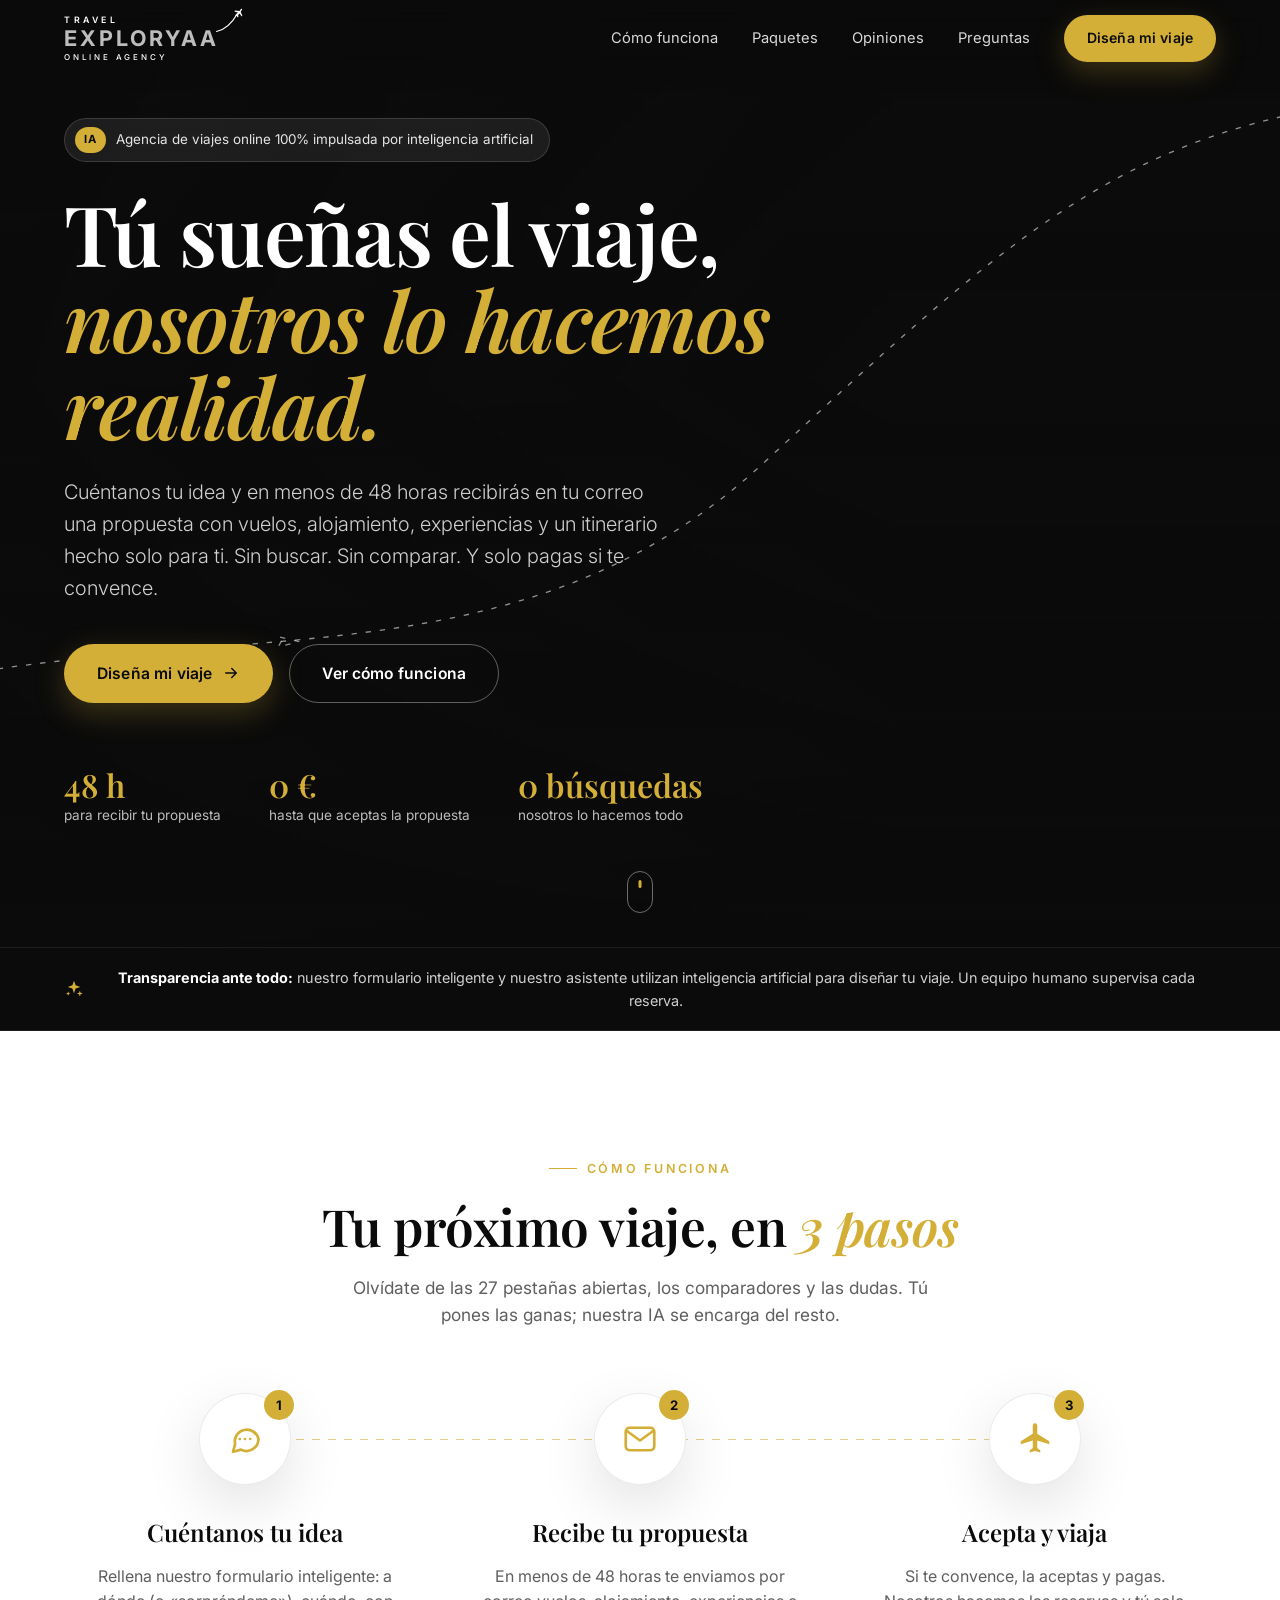
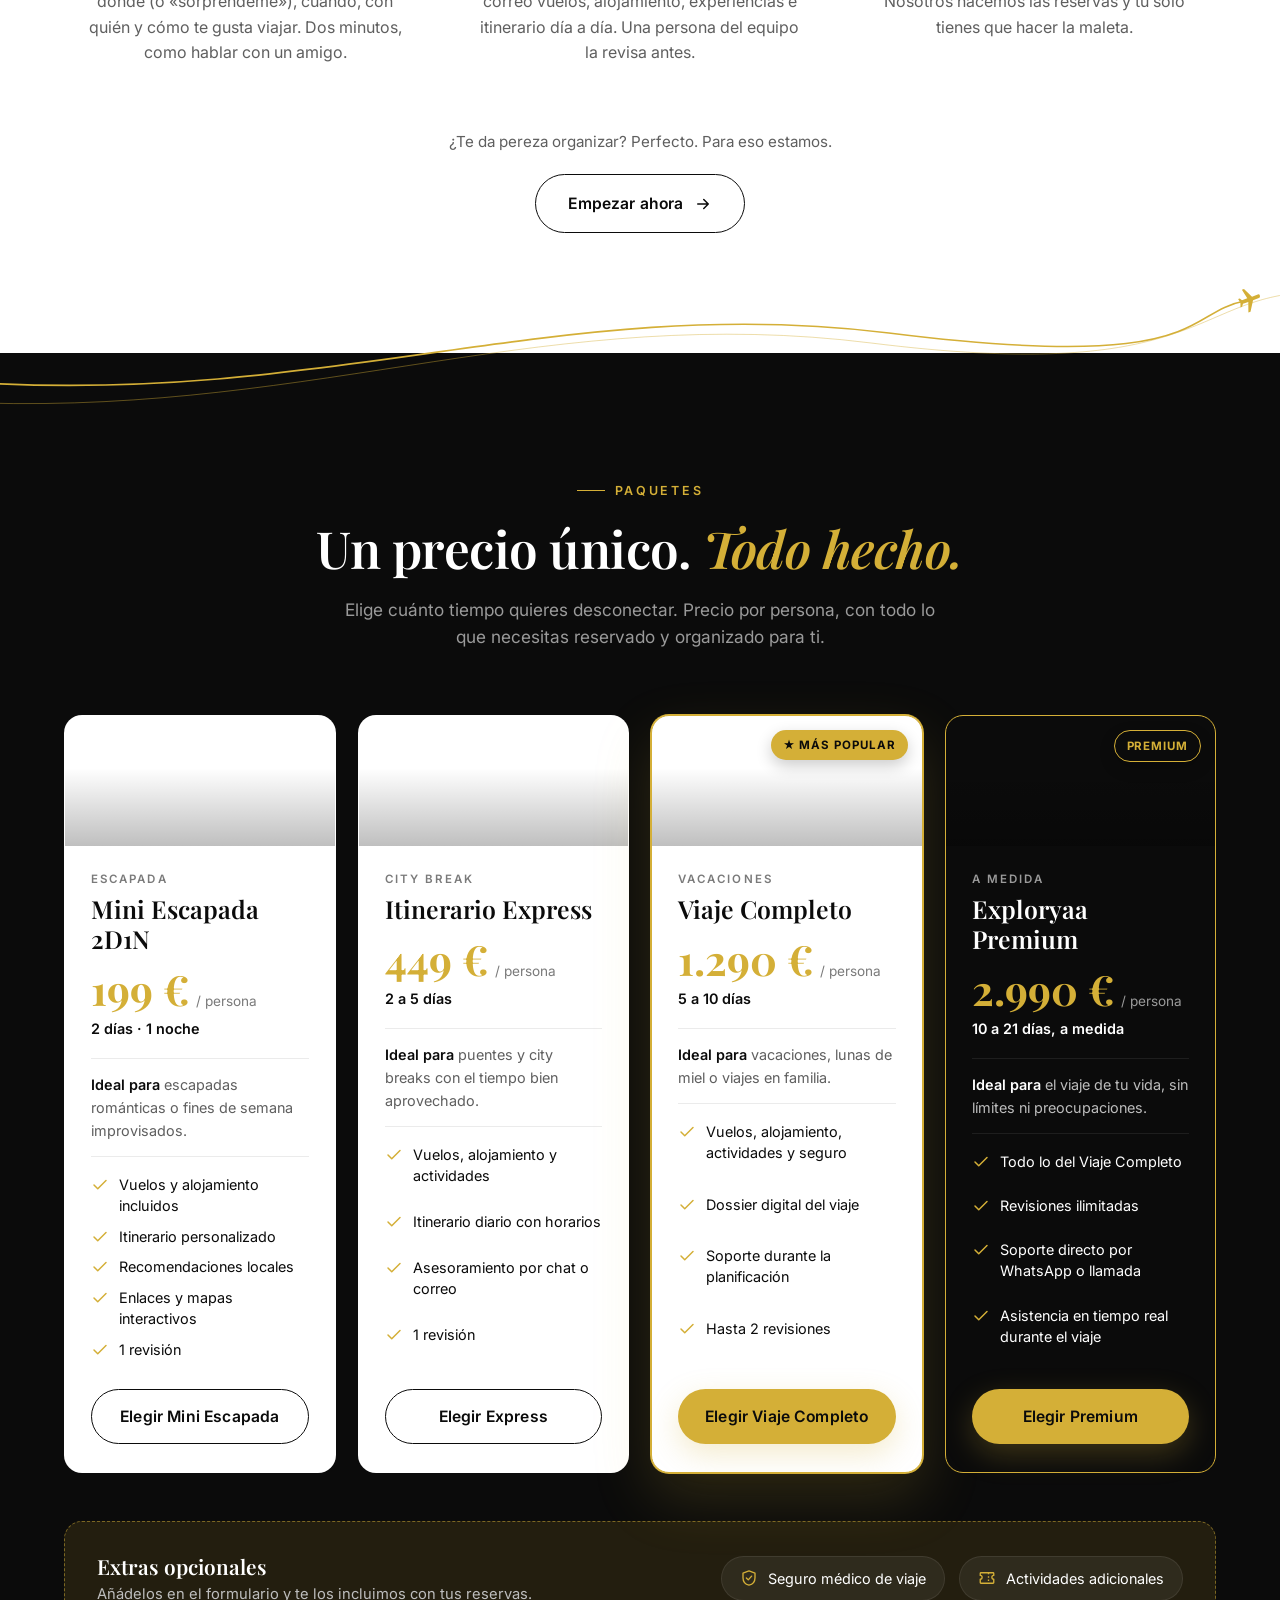
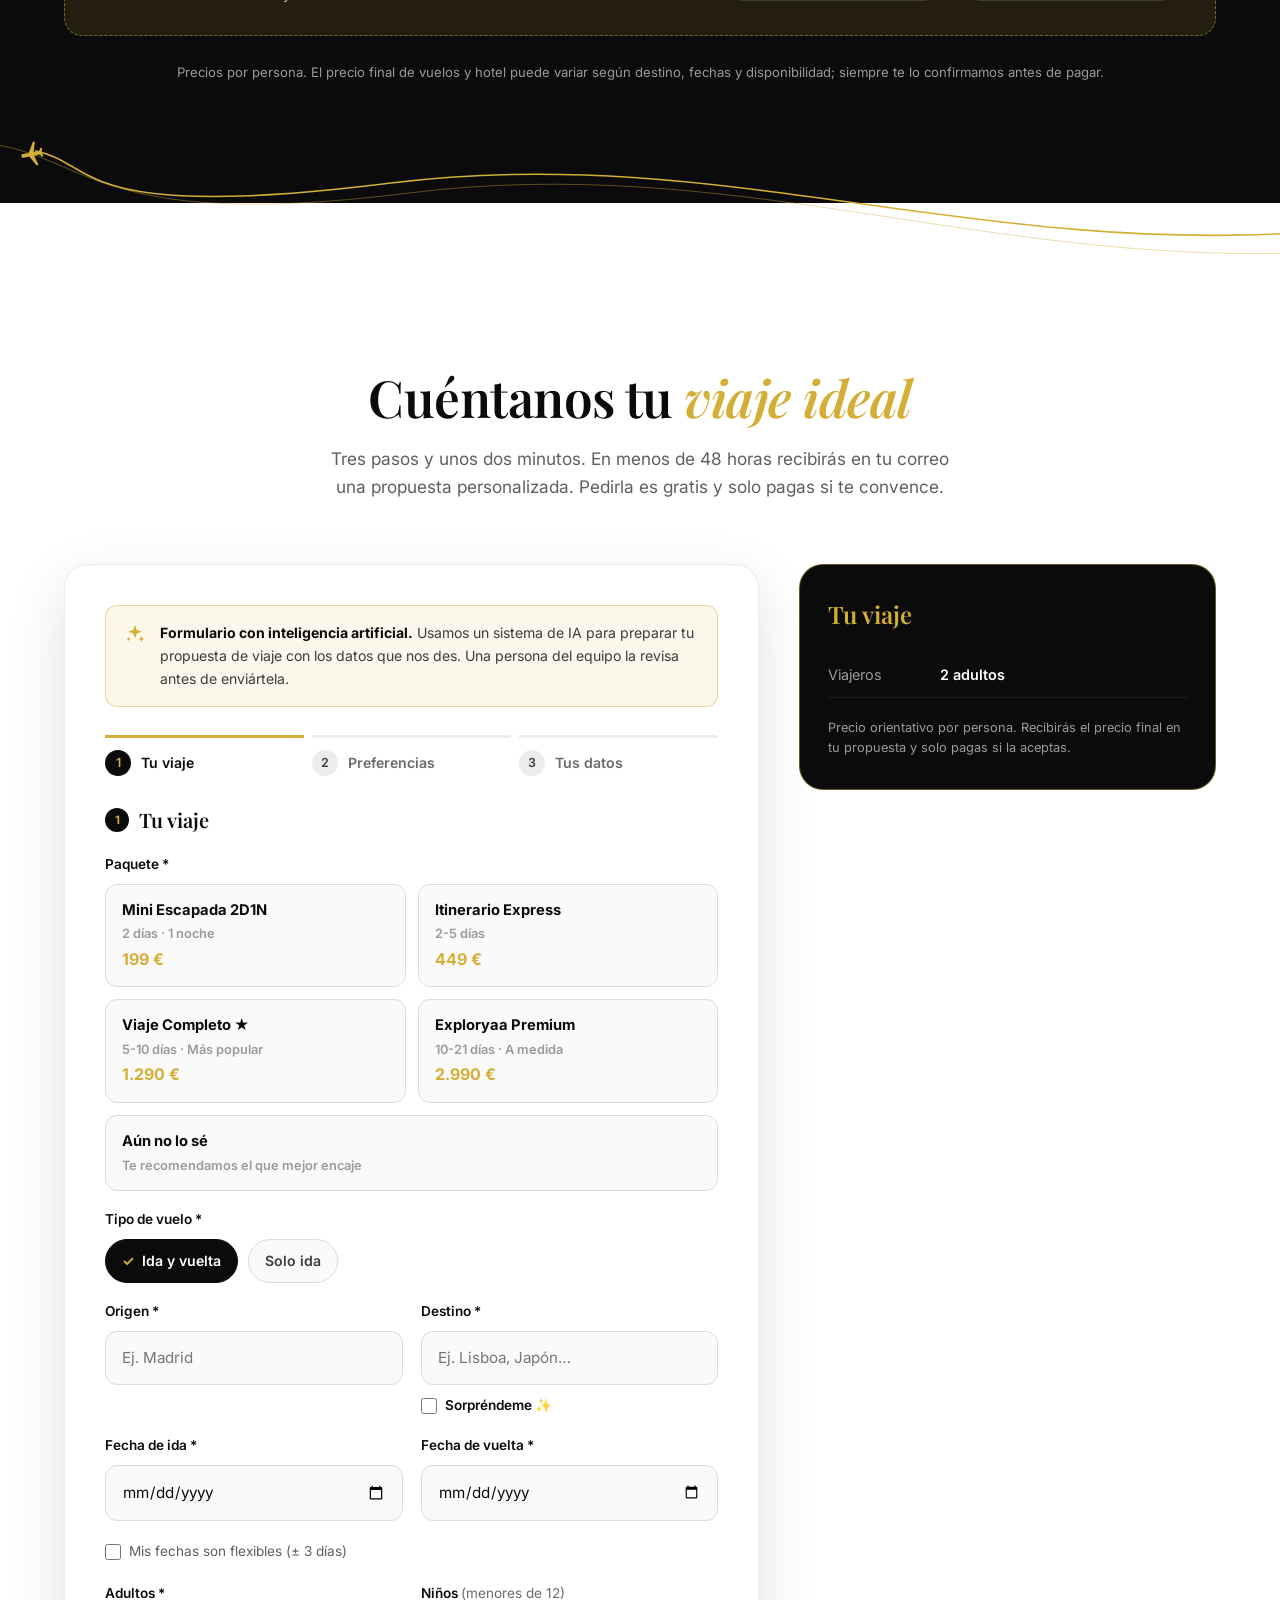
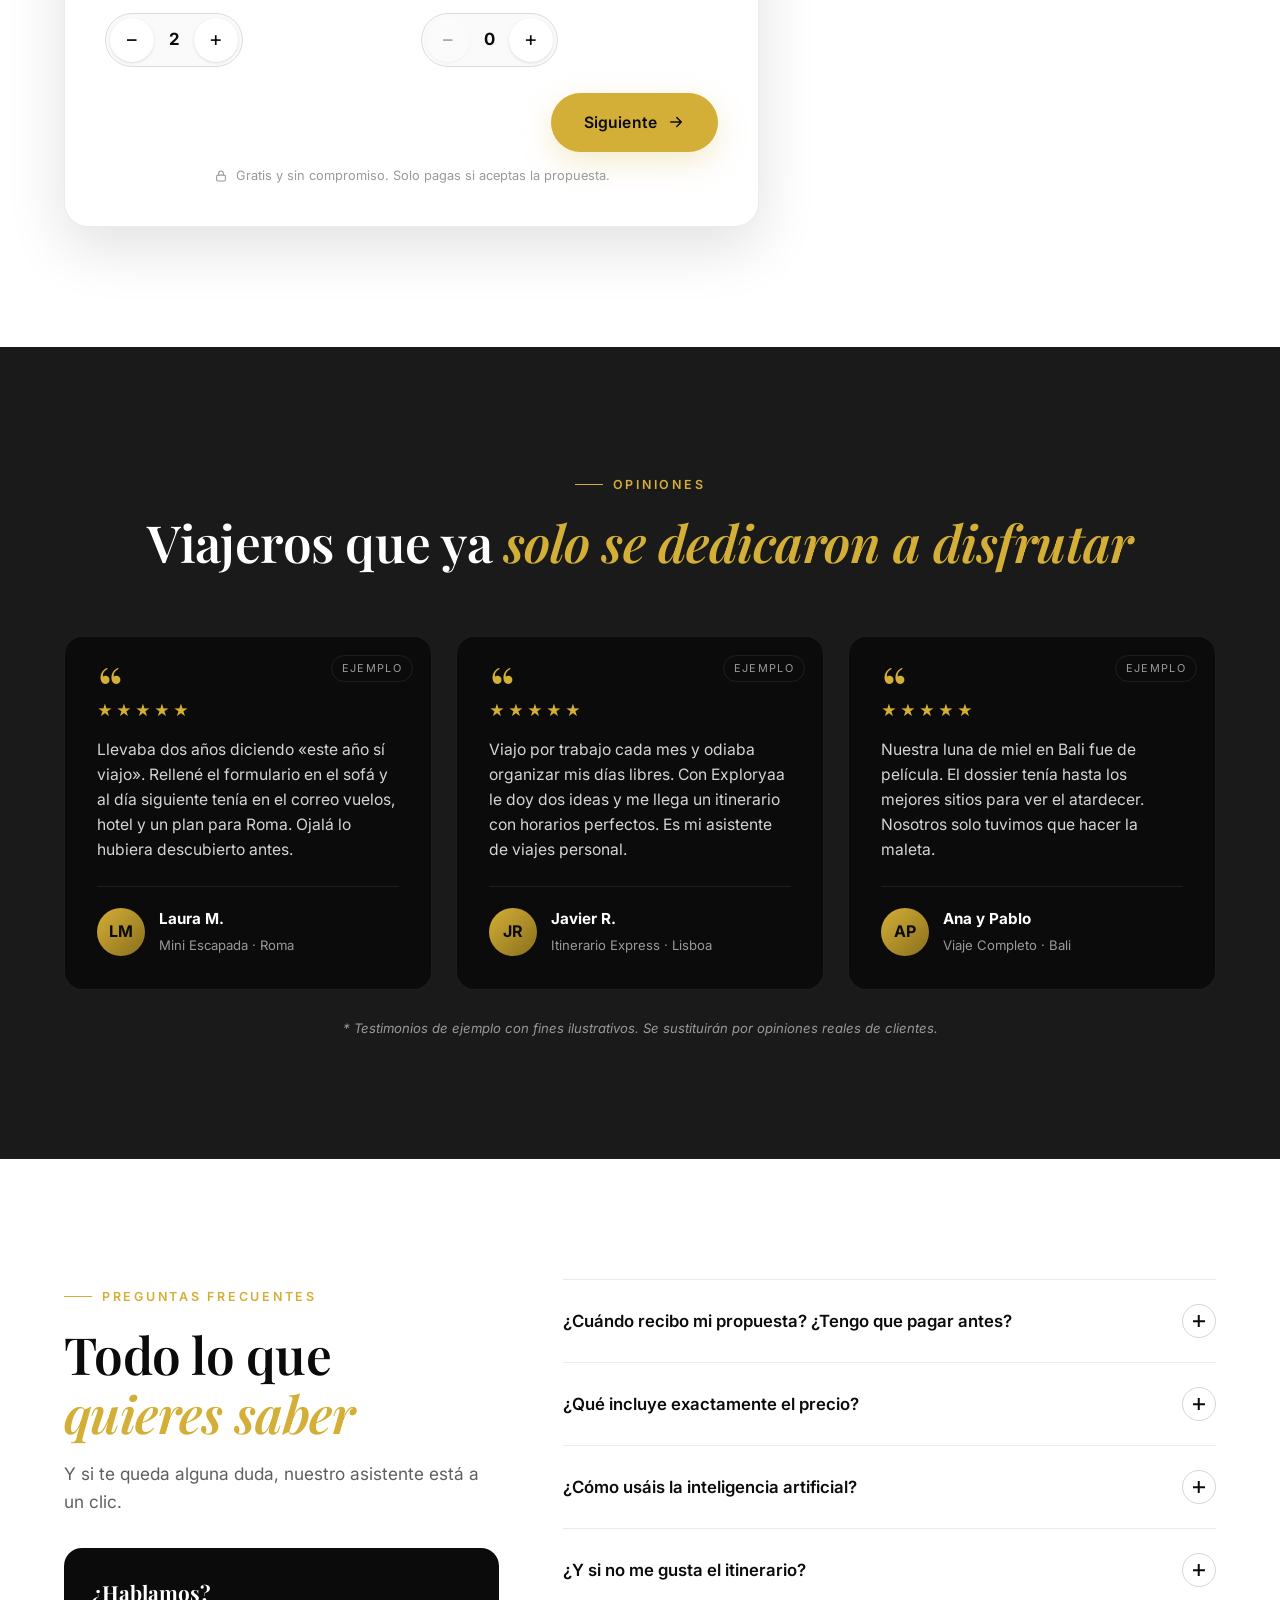
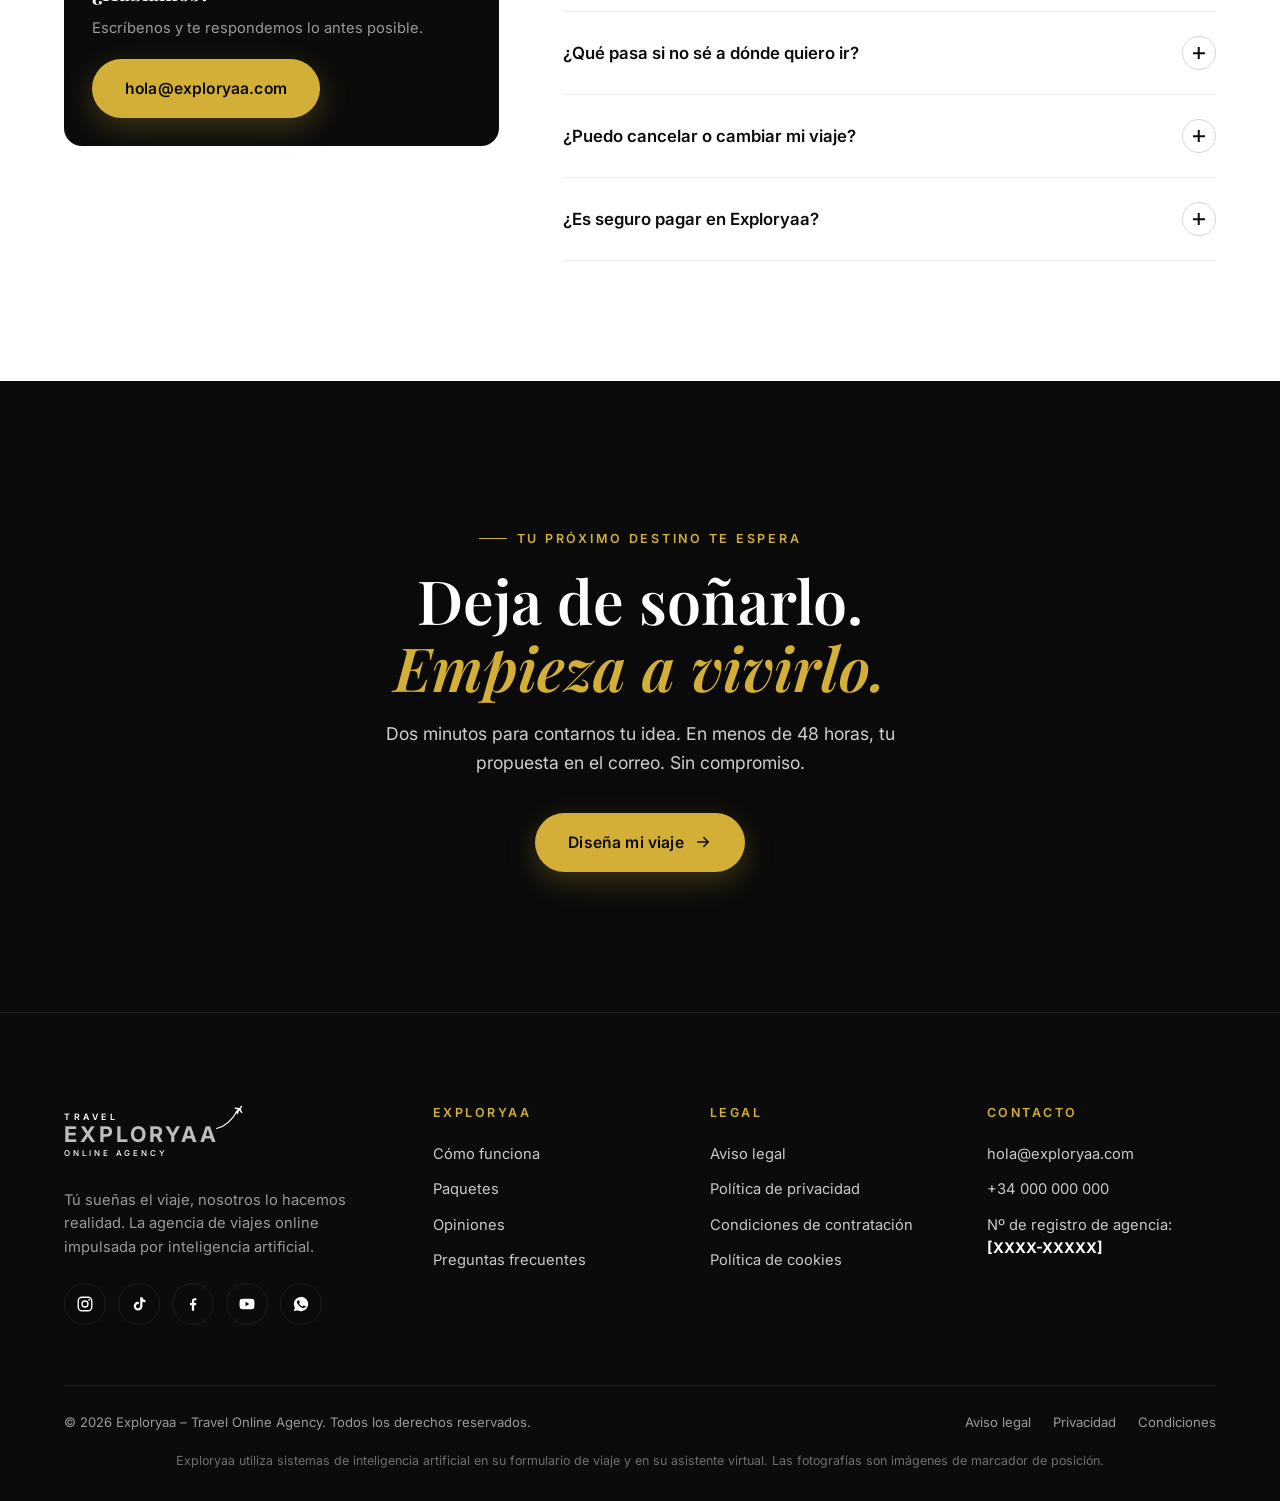
==== commit 61252dc5: "Conectar el formulario de la web con Google Apps Script - integraciones/google-apps-script: Code.gs " ====
--- a/index.html
+++ b/index.html
@@ -4,10 +4,10 @@
   <meta charset="UTF-8" />
   <meta name="viewport" content="width=device-width, initial-scale=1.0" />
   <title>Exploryaa – Travel Online Agency | Tú sueñas el viaje, nosotros lo hacemos realidad</title>
-  <meta name="description" content="Exploryaa es la agencia de viajes online impulsada por IA. Cuéntanos tu idea, elige tu paquete y recibe en minutos tus vuelos, hotel e itinerario personalizado en tu correo." />
+  <meta name="description" content="Exploryaa es la agencia de viajes online impulsada por IA. Cuéntanos tu idea y en menos de 48 horas recibirás una propuesta personalizada con vuelos, alojamiento, experiencias e itinerario. Solo pagas si te convence." />
   <meta name="theme-color" content="#0B0B0B" />
   <meta property="og:title" content="Exploryaa – Travel Online Agency" />
-  <meta property="og:description" content="Tú sueñas el viaje, nosotros lo hacemos realidad. Reservas e itinerario personalizado en minutos." />
+  <meta property="og:description" content="Tú sueñas el viaje, nosotros lo hacemos realidad. Tu propuesta de viaje personalizada en menos de 48 horas." />
   <meta property="og:type" content="website" />
   <link rel="icon" href="logo.png" />
   <link rel="preconnect" href="https://fonts.googleapis.com" />
@@ -290,7 +290,47 @@
     /* =========================================================
        FORMULARIO
        ========================================================= */
-    .form-wrap { display: grid; grid-template-columns: 0.85fr 1.15fr; gap: 56px; align-items: start; }
+    [hidden] { display: none !important; }
+    .form-wrap { display: grid; grid-template-columns: minmax(0, 1.5fr) minmax(0, 0.9fr); gap: 40px; align-items: start; }
+    .paso { border: 0; margin: 0; padding: 0; min-width: 0; }
+    .paso legend { padding: 0; }
+    .paso legend:focus { outline: none; }
+    .stepper { list-style: none; display: grid; grid-template-columns: repeat(3, 1fr); gap: 8px; margin-bottom: 28px; }
+    .stepper li { display: flex; align-items: center; gap: 10px; font-size: 0.88rem; font-weight: 600; color: #6b6b6b; padding-top: 12px; border-top: 3px solid #ececec; }
+    .stepper li span { width: 26px; height: 26px; border-radius: 50%; display: grid; place-items: center; font-size: 0.78rem; background: #ececec; color: #3d3d3d; flex-shrink: 0; }
+    .stepper li.active { color: var(--black); border-top-color: var(--gold); }
+    .stepper li.active span { background: var(--black); color: var(--gold); }
+    .stepper li.done { color: var(--black); border-top-color: var(--black); }
+    .stepper li.done span { background: var(--gold); color: var(--black); }
+    .form-error { background: #FDECEA; border: 1px solid #F5C2BD; color: #8A1F13; padding: 12px 16px; border-radius: var(--radius-sm); margin-bottom: 20px; font-size: 0.9rem; }
+    .field .opt, .field label .opt { font-weight: 400; color: #6b6b6b; }
+    .inline-check--field { margin: -4px 0 20px; }
+    .counter { display: inline-flex; align-items: center; gap: 6px; border: 1px solid #dcdcdc; border-radius: 999px; background: #fafafa; padding: 4px; width: max-content; }
+    .counter button { width: 44px; height: 44px; border-radius: 50%; border: 0; background: var(--white); font-size: 1.3rem; line-height: 1; cursor: pointer; color: var(--black); box-shadow: 0 1px 3px rgba(0,0,0,0.12); transition: background .2s; }
+    .counter button:hover:not(:disabled) { background: #FBF7EA; }
+    .counter button:disabled { opacity: 0.35; cursor: not-allowed; }
+    .counter output { min-width: 2.5ch; text-align: center; font-weight: 700; font-size: 1.05rem; }
+    .pkg-option--wide { grid-column: 1 / -1; }
+    .pill span { min-height: 44px; }
+    .form-nav { display: flex; justify-content: space-between; gap: 12px; margin-top: 8px; }
+    .form-nav .btn--gold { margin-left: auto; }
+    .btn--back { border-color: #cfcfcf; color: var(--black); background: var(--white); }
+    .btn--back:hover { border-color: var(--black); }
+    .consent { margin-bottom: 0; }
+    .rgpd { font-size: 0.78rem; line-height: 1.5; color: #4a4a4a; background: #fafafa; border: 1px solid #eee; border-radius: var(--radius-sm); padding: 14px 16px; margin-bottom: 22px; display: grid; gap: 6px; }
+    .rgpd div { display: grid; grid-template-columns: 110px 1fr; gap: 10px; }
+    .rgpd dt { font-weight: 700; color: var(--black); }
+    .success-id { font-weight: 700; color: var(--black) !important; }
+    .form-success:focus { outline: none; }
+    .trip-summary { position: sticky; top: calc(var(--header-h) + 24px); background: var(--black); color: var(--white); border-radius: 24px; padding: 30px 28px; border: 1px solid rgba(212,175,55,0.45); }
+    .trip-summary h3 { font-family: var(--font-display); font-size: 1.5rem; font-weight: 600; margin-bottom: 18px; color: var(--gold); }
+    .trip-summary dl { display: grid; gap: 0; }
+    .trip-summary dl div { display: grid; grid-template-columns: 100px 1fr; gap: 12px; padding: 11px 0; border-bottom: 1px solid var(--line); font-size: 0.9rem; }
+    .trip-summary dt { color: var(--grey); }
+    .trip-summary dd { font-weight: 600; overflow-wrap: anywhere; }
+    .trip-summary__price { margin-top: 20px; color: #cfcfcf; font-size: 0.85rem; }
+    .trip-summary__price strong { font-family: var(--font-display); font-size: 2rem; color: var(--gold); }
+    .trip-summary__note { margin-top: 12px; font-size: 0.8rem; color: var(--grey); }
     .form-aside { position: sticky; top: calc(var(--header-h) + 30px); }
     .form-aside__img {
       height: 300px; border-radius: var(--radius); margin: 32px 0 28px; background-size: cover; background-position: center;
@@ -546,8 +586,7 @@
       .steps::before { top: 0; bottom: 0; left: 50%; right: auto; width: 1px; height: auto; background: repeating-linear-gradient(180deg, var(--gold) 0 8px, transparent 8px 16px); opacity: 0.35; }
       .step { background: var(--white); padding: 10px 0; }
       .form-wrap, .faq-wrap { grid-template-columns: 1fr; gap: 40px; }
-      .form-aside { position: static; }
-      .form-aside__img { height: 220px; }
+      .trip-summary { position: static; }
       .testimonials { grid-template-columns: 1fr; }
     }
     @media (max-width: 640px) {
@@ -559,6 +598,9 @@
       .packages { grid-template-columns: 1fr; }
       .trip-form { padding: 26px 18px; border-radius: 20px; }
       .grid-2, .pkg-select { grid-template-columns: 1fr; gap: 0; }
+      .stepper li { font-size: 0.78rem; flex-direction: column; align-items: flex-start; gap: 6px; }
+      .rgpd div { grid-template-columns: 1fr; gap: 2px; }
+      .form-nav .btn { flex: 1; }
       .pkg-select { gap: 10px; }
       .extras { padding: 24px 20px; }
       .footer__grid { grid-template-columns: 1fr; gap: 36px; }
@@ -638,14 +680,14 @@
         <div class="hero__content">
           <div class="hero__badge reveal"><b>IA</b> Agencia de viajes online 100% impulsada por inteligencia artificial</div>
           <h1 class="reveal d1">Tú sueñas el viaje,<br/><em>nosotros lo hacemos realidad.</em></h1>
-          <p class="lead reveal d2">Cuéntanos tu idea, elige tu paquete y en minutos recibirás en tu correo tus vuelos, tu hotel y un itinerario hecho solo para ti. Sin buscar. Sin comparar. Sin perder ni una tarde.</p>
+          <p class="lead reveal d2">Cuéntanos tu idea y en menos de 48 horas recibirás en tu correo una propuesta con vuelos, alojamiento, experiencias y un itinerario hecho solo para ti. Sin buscar. Sin comparar. Y solo pagas si te convence.</p>
           <div class="hero__actions reveal d3">
             <a href="#disena" class="btn btn--gold">Diseña mi viaje <svg><use href="#i-arrow"/></svg></a>
             <a href="#como-funciona" class="btn btn--ghost">Ver cómo funciona</a>
           </div>
           <div class="hero__stats reveal d4">
-            <div><strong>Minutos</strong><span>no días, para tenerlo todo listo</span></div>
-            <div><strong>1 precio</strong><span>único por persona, sin sorpresas</span></div>
+            <div><strong>48 h</strong><span>para recibir tu propuesta</span></div>
+            <div><strong>0 €</strong><span>hasta que aceptas la propuesta</span></div>
             <div><strong>0 búsquedas</strong><span>nosotros lo hacemos todo</span></div>
           </div>
         </div>
@@ -679,14 +721,14 @@
             <p>Rellena nuestro formulario inteligente: a dónde (o «sorpréndeme»), cuándo, con quién y cómo te gusta viajar. Dos minutos, como hablar con un amigo.</p>
           </article>
           <article class="step reveal d2">
-            <div class="step__icon"><svg><use href="#i-card"/></svg><span class="step__num">2</span></div>
-            <h3>Elige tu paquete y paga</h3>
-            <p>Escoge el paquete que encaja contigo y paga un precio único por persona. Sin comisiones ocultas ni letra pequeña.</p>
+            <div class="step__icon"><svg><use href="#i-mail"/></svg><span class="step__num">2</span></div>
+            <h3>Recibe tu propuesta</h3>
+            <p>En menos de 48 horas te enviamos por correo vuelos, alojamiento, experiencias e itinerario día a día. Una persona del equipo la revisa antes.</p>
           </article>
           <article class="step reveal d4">
-            <div class="step__icon"><svg><use href="#i-mail"/></svg><span class="step__num">3</span></div>
-            <h3>Recíbelo en tu correo</h3>
-            <p>En minutos tendrás en tu bandeja de entrada tus reservas de vuelos y hotel y un itinerario personalizado listo para disfrutar.</p>
+            <div class="step__icon"><svg><use href="#i-plane"/></svg><span class="step__num">3</span></div>
+            <h3>Acepta y viaja</h3>
+            <p>Si te convence, la aceptas y pagas. Nosotros hacemos las reservas y tú solo tienes que hacer la maleta.</p>
           </article>
         </div>
 
@@ -814,196 +856,273 @@
     </div>
 
     <!-- =====================================================
-         5. FORMULARIO
+         5. FORMULARIO (3 pasos + resumen en vivo)
+         Envía los datos a Google Apps Script mediante
+         enviarSolicitud() de conexion-formulario.js
          ===================================================== -->
     <section class="section section--light" id="disena">
       <div class="container">
+        <div class="section-head center">
+          <span class="eyebrow reveal">Diseña tu viaje</span>
+          <h2 class="section-title reveal d1">Cuéntanos tu <em>viaje ideal</em></h2>
+          <p class="section-lead reveal d2">Tres pasos y unos dos minutos. En menos de 48 horas recibirás en tu correo una propuesta personalizada. Pedirla es gratis y solo pagas si te convence.</p>
+        </div>
+
         <div class="form-wrap">
-          <aside class="form-aside">
-            <span class="eyebrow reveal">Diseña tu viaje</span>
-            <h2 class="section-title reveal d1">Cuéntanos tu <em>viaje ideal</em></h2>
-            <p class="section-lead reveal d2">Cuanto más nos cuentes, más tuyo será el viaje. Nuestra IA lo convierte en reservas reales y un plan día a día.</p>
-            <div class="form-aside__img reveal" role="img" aria-label="Viajera planificando sobre un mapa (foto de ejemplo)"></div>
-            <ul class="perks reveal">
-              <li><svg><use href="#i-clock"/></svg><span>Reservas e itinerario en tu correo <strong>en minutos</strong>.</span></li>
-              <li><svg><use href="#i-lock"/></svg><span>Pago único y seguro. Sin comisiones ocultas.</span></li>
-              <li><svg><use href="#i-heart"/></svg><span>Revisiones incluidas para que todo quede a tu gusto.</span></li>
-              <li><svg><use href="#i-compass"/></svg><span>¿No sabes a dónde ir? Marca «Sorpréndeme».</span></li>
-            </ul>
-          </aside>
-
-          <div class="reveal d1">
-            <!--
-              =========================================================
-              FORMULARIO PREPARADO PARA INTEGRACIONES
-              - Configura el endpoint en EXPLORYAA_CONFIG (al final del archivo).
-              - Envía JSON a tu backend / Make / Zapier / n8n / webhook.
-              - Si la respuesta incluye { "checkoutUrl": "..." } redirige al pago
-                (Stripe Checkout, PayPal, Redsys...).
-              - Los campos ocultos package_id, package_price y total_estimate
-                facilitan la creación de la sesión de pago.
-              =========================================================
-            -->
-            <form class="trip-form" id="tripForm" novalidate
-                  action="#" method="post"
-                  data-endpoint=""
-                  aria-describedby="aiNotice">
-
-              <div class="ai-notice" id="aiNotice" role="note">
-                <svg><use href="#i-sparkle"/></svg>
-                <p><strong>Formulario con inteligencia artificial.</strong> La información que nos des será procesada por un sistema de IA para generar propuestas de viaje y reservas. Un agente humano revisa cada pedido antes de confirmarlo.</p>
-              </div>
-
-              <div class="form-progress" aria-hidden="true"><span><i></i></span><span><i></i></span><span><i></i></span></div>
-
-              <div id="formFields">
-                <!-- Paso 1: Tus datos -->
-                <h3 class="fieldset-title"><b>1</b> Tus datos</h3>
-                <div class="grid-2">
-                  <div class="field">
-                    <label for="nombre">Nombre</label>
-                    <input type="text" id="nombre" name="nombre" autocomplete="name" placeholder="¿Cómo te llamas?" required />
-                    <span class="error">Dinos tu nombre, por favor.</span>
-                  </div>
-                  <div class="field">
-                    <label for="email">Email</label>
-                    <input type="email" id="email" name="email" autocomplete="email" placeholder="tu@correo.com" required />
-                    <span class="error">Necesitamos un email válido para enviarte tus reservas.</span>
-                  </div>
-                </div>
-
-                <!-- Paso 2: Paquete -->
-                <h3 class="fieldset-title"><b>2</b> Tu paquete</h3>
-                <div class="field" id="packageField">
-                  <span class="label" id="pkgLabel">Paquete elegido</span>
+          <form class="trip-form reveal" id="tripForm" novalidate aria-describedby="aiNotice">
+            <div class="ai-notice" id="aiNotice" role="note">
+              <svg><use href="#i-sparkle"/></svg>
+              <p><strong>Formulario con inteligencia artificial.</strong> Usamos un sistema de IA para preparar tu propuesta de viaje con los datos que nos des. Una persona del equipo la revisa antes de enviártela.</p>
+            </div>
+
+            <ol class="stepper" id="stepper" aria-label="Pasos del formulario">
+              <li class="active" aria-current="step"><span>1</span>Tu viaje</li>
+              <li><span>2</span>Preferencias</li>
+              <li><span>3</span>Tus datos</li>
+            </ol>
+
+            <div class="form-error" id="formError" role="alert" hidden></div>
+
+            <div id="formFields">
+              <!-- ===== PASO 1: TU VIAJE ===== -->
+              <fieldset class="paso" data-paso="1">
+                <legend class="fieldset-title"><b>1</b> Tu viaje</legend>
+
+                <div class="field" id="campoPaquete">
+                  <span class="label" id="pkgLabel">Paquete *</span>
                   <div class="pkg-select" role="radiogroup" aria-labelledby="pkgLabel">
                     <div class="pkg-option">
-                      <input type="radio" name="paquete" id="p-mini" value="mini" data-price="199" data-name="Mini Escapada 2D1N" required />
+                      <input type="radio" name="paquete" id="p-mini" value="Mini Escapada 2D1N" data-price="199" />
                       <label for="p-mini"><strong>Mini Escapada 2D1N</strong><span>2 días · 1 noche</span><em>199 €</em></label>
                     </div>
                     <div class="pkg-option">
-                      <input type="radio" name="paquete" id="p-express" value="express" data-price="449" data-name="Itinerario Express" />
+                      <input type="radio" name="paquete" id="p-express" value="Itinerario Express" data-price="449" />
                       <label for="p-express"><strong>Itinerario Express</strong><span>2-5 días</span><em>449 €</em></label>
                     </div>
                     <div class="pkg-option">
-                      <input type="radio" name="paquete" id="p-completo" value="completo" data-price="1290" data-name="Viaje Completo" />
+                      <input type="radio" name="paquete" id="p-completo" value="Viaje Completo" data-price="1290" />
                       <label for="p-completo"><strong>Viaje Completo ★</strong><span>5-10 días · Más popular</span><em>1.290 €</em></label>
                     </div>
                     <div class="pkg-option">
-                      <input type="radio" name="paquete" id="p-premium" value="premium" data-price="2990" data-name="Exploryaa Premium" />
+                      <input type="radio" name="paquete" id="p-premium" value="Exploryaa Premium" data-price="2990" />
                       <label for="p-premium"><strong>Exploryaa Premium</strong><span>10-21 días · A medida</span><em>2.990 €</em></label>
                     </div>
+                    <div class="pkg-option pkg-option--wide">
+                      <input type="radio" name="paquete" id="p-nose" value="Aún no lo sé" />
+                      <label for="p-nose"><strong>Aún no lo sé</strong><span>Te recomendamos el que mejor encaje</span></label>
+                    </div>
                   </div>
-                  <span class="error">Elige un paquete para continuar.</span>
+                  <span class="error">Elige un paquete, o «Aún no lo sé».</span>
                 </div>
 
-                <!-- Paso 3: Tu viaje -->
-                <h3 class="fieldset-title"><b>3</b> Tu viaje</h3>
+                <div class="field">
+                  <span class="label" id="vueloLabel">Tipo de vuelo *</span>
+                  <div class="pill-group" role="radiogroup" aria-labelledby="vueloLabel">
+                    <label class="pill"><input type="radio" name="vuelo" value="Ida y vuelta" checked /><span>Ida y vuelta</span></label>
+                    <label class="pill"><input type="radio" name="vuelo" value="Solo ida" /><span>Solo ida</span></label>
+                  </div>
+                </div>
+
                 <div class="grid-2">
                   <div class="field">
-                    <label for="origen">Origen</label>
-                    <input type="text" id="origen" name="origen" placeholder="Ej. Madrid" required />
-                    <span class="error">¿Desde dónde sales?</span>
+                    <label for="origen">Origen *</label>
+                    <input type="text" id="origen" name="origen" placeholder="Ej. Madrid" autocomplete="address-level2" maxlength="100" />
+                    <span class="error">Dinos desde dónde sales.</span>
                   </div>
                   <div class="field">
-                    <label for="destino">Destino</label>
-                    <input type="text" id="destino" name="destino" placeholder="Ej. Lisboa, Japón…" required />
-                    <label class="inline-check"><input type="checkbox" id="sorprendeme" name="sorprendeme" value="si" /> Sorpréndeme ✨</label>
-                    <span class="error">Dinos un destino o marca «Sorpréndeme».</span>
+                    <label for="destino">Destino *</label>
+                    <input type="text" id="destino" name="destino" placeholder="Ej. Lisboa, Japón…" maxlength="100" />
+                    <label class="inline-check"><input type="checkbox" id="sorprendeme" /> Sorpréndeme ✨</label>
+                    <span class="error">Escribe un destino o marca «Sorpréndeme».</span>
+                  </div>
+                </div>
+
+                <div class="grid-2">
+                  <div class="field">
+                    <label for="fechaIda">Fecha de ida *</label>
+                    <input type="date" id="fechaIda" name="fechaIda" />
+                    <span class="error">Elige una fecha de ida a partir de hoy.</span>
+                  </div>
+                  <div class="field" id="campoVuelta">
+                    <label for="fechaVuelta">Fecha de vuelta *</label>
+                    <input type="date" id="fechaVuelta" name="fechaVuelta" />
+                    <span class="error">Elige una fecha de vuelta igual o posterior a la de ida.</span>
+                  </div>
+                </div>
+
+                <label class="inline-check inline-check--field"><input type="checkbox" id="flexibles" name="flexibles" /> Mis fechas son flexibles (± 3 días)</label>
+
+                <div class="grid-2">
+                  <div class="field">
+                    <span class="label" id="adultosLabel">Adultos *</span>
+                    <div class="counter" data-min="1" data-max="20">
+                      <button type="button" data-step="-1" aria-label="Quitar un adulto">−</button>
+                      <output id="adultos" aria-labelledby="adultosLabel" aria-live="polite">2</output>
+                      <button type="button" data-step="1" aria-label="Añadir un adulto">+</button>
+                    </div>
+                  </div>
+                  <div class="field">
+                    <span class="label" id="ninosLabel">Niños <span class="opt">(menores de 12)</span></span>
+                    <div class="counter" data-min="0" data-max="10">
+                      <button type="button" data-step="-1" aria-label="Quitar un niño">−</button>
+                      <output id="ninos" aria-labelledby="ninosLabel" aria-live="polite">0</output>
+                      <button type="button" data-step="1" aria-label="Añadir un niño">+</button>
+                    </div>
+                  </div>
+                </div>
+              </fieldset>
+
+              <!-- ===== PASO 2: PREFERENCIAS ===== -->
+              <fieldset class="paso" data-paso="2" hidden>
+                <legend class="fieldset-title"><b>2</b> Preferencias</legend>
+
+                <div class="field" id="campoTipos">
+                  <span class="label" id="tiposLabel">Tipo de viaje * <span class="opt">(elige uno o varios)</span></span>
+                  <div class="pill-group" role="group" aria-labelledby="tiposLabel">
+                    <label class="pill"><input type="checkbox" name="tipos" value="Aventura" /><span>Aventura</span></label>
+                    <label class="pill"><input type="checkbox" name="tipos" value="Urbano / Ciudad" /><span>Urbano / Ciudad</span></label>
+                    <label class="pill"><input type="checkbox" name="tipos" value="Relax / Bienestar" /><span>Relax / Bienestar</span></label>
+                    <label class="pill"><input type="checkbox" name="tipos" value="Cultural" /><span>Cultural</span></label>
+                    <label class="pill"><input type="checkbox" name="tipos" value="Ocio / Diversión" /><span>Ocio / Diversión</span></label>
+                    <label class="pill"><input type="checkbox" name="tipos" value="Naturaleza" /><span>Naturaleza</span></label>
+                    <label class="pill"><input type="checkbox" name="tipos" value="Gastronómico" /><span>Gastronómico</span></label>
+                    <label class="pill"><input type="checkbox" name="tipos" value="Parques temáticos" /><span>Parques temáticos</span></label>
+                    <label class="pill"><input type="checkbox" name="tipos" value="Otro" /><span>Otro</span></label>
+                  </div>
+                  <span class="error">Elige al menos un tipo de viaje.</span>
+                </div>
+
+                <div class="grid-2">
+                  <div class="field">
+                    <label for="presupuesto">Presupuesto máximo por persona *</label>
+                    <select id="presupuesto" name="presupuesto">
+                      <option value="">Elige una opción</option>
+                      <option>Hasta 300 €</option>
+                      <option>300 – 600 €</option>
+                      <option>600 – 1.300 €</option>
+                      <option>1.300 – 3.000 €</option>
+                      <option>Más de 3.000 €</option>
+                    </select>
+                    <span class="error">Elige un presupuesto.</span>
+                  </div>
+                  <div class="field">
+                    <label for="alojamiento">Alojamiento *</label>
+                    <select id="alojamiento" name="alojamiento">
+                      <option value="">Elige una opción</option>
+                      <option>Hotel 3-5 estrellas</option>
+                      <option>Apartamento</option>
+                      <option>Hostal / B&amp;B</option>
+                      <option>Casa rural</option>
+                      <option value="Experiencia única (glamping, riad, casa flotante…)">Experiencia única (glamping, riad, casa flotante…)</option>
+                      <option>Me da igual</option>
+                    </select>
+                    <span class="error">Elige un tipo de alojamiento.</span>
+                  </div>
+                </div>
+
+                <div class="field">
+                  <span class="label" id="sosLabel">¿Prefieres experiencias sostenibles?</span>
+                  <div class="pill-group" role="radiogroup" aria-labelledby="sosLabel">
+                    <label class="pill"><input type="radio" name="sostenible" value="Sí" /><span>Sí</span></label>
+                    <label class="pill"><input type="radio" name="sostenible" value="No" /><span>No</span></label>
+                    <label class="pill"><input type="radio" name="sostenible" value="Me da igual" checked /><span>Me da igual</span></label>
+                  </div>
+                </div>
+
+                <div class="field">
+                  <span class="label" id="extrasLabel">Extras <span class="opt">(opcional)</span></span>
+                  <div class="pill-group" role="group" aria-labelledby="extrasLabel">
+                    <label class="pill"><input type="checkbox" name="extras" value="Seguro médico de viaje" /><span>Seguro médico de viaje</span></label>
+                    <label class="pill"><input type="checkbox" name="extras" value="Actividades adicionales" /><span>Actividades adicionales</span></label>
+                  </div>
+                </div>
+
+                <div class="field">
+                  <label for="comentarios">Cuéntanos tu viaje ideal <span class="opt">(opcional)</span></label>
+                  <textarea id="comentarios" name="comentarios" maxlength="3000" placeholder="Ej. Celebramos nuestro aniversario: queremos playa tranquila, buena comida y una excursión especial."></textarea>
+                </div>
+              </fieldset>
+
+              <!-- ===== PASO 3: TUS DATOS ===== -->
+              <fieldset class="paso" data-paso="3" hidden>
+                <legend class="fieldset-title"><b>3</b> Tus datos</legend>
+
+                <div class="grid-2">
+                  <div class="field">
+                    <label for="nombre">Nombre *</label>
+                    <input type="text" id="nombre" name="nombre" autocomplete="name" maxlength="100" />
+                    <span class="error">Escribe tu nombre.</span>
+                  </div>
+                  <div class="field">
+                    <label for="email">Email *</label>
+                    <input type="email" id="email" name="email" autocomplete="email" maxlength="150" placeholder="tu@correo.com" />
+                    <span class="error">Escribe un email válido: ahí te enviaremos la propuesta.</span>
                   </div>
                 </div>
                 <div class="grid-2">
                   <div class="field">
-                    <label for="fecha_ida">Fecha de ida</label>
-                    <input type="date" id="fecha_ida" name="fecha_ida" required />
-                    <span class="error">Elige una fecha de ida.</span>
+                    <label for="telefono">Teléfono <span class="opt">(opcional)</span></label>
+                    <input type="tel" id="telefono" name="telefono" autocomplete="tel" maxlength="30" placeholder="+34 600 000 000" />
                   </div>
                   <div class="field">
-                    <label for="fecha_vuelta">Fecha de vuelta</label>
-                    <input type="date" id="fecha_vuelta" name="fecha_vuelta" required />
-                    <span class="error">La vuelta debe ser posterior a la ida.</span>
-                  </div>
-                </div>
-                <div class="grid-2">
-                  <div class="field">
-                    <label for="viajeros">Nº de viajeros</label>
-                    <input type="number" id="viajeros" name="viajeros" min="1" max="20" value="2" required />
-                    <span class="error">Indica entre 1 y 20 viajeros.</span>
-                  </div>
-                  <div class="field">
-                    <label for="flexibilidad">Flexibilidad de fechas <span class="opt">(opcional)</span></label>
-                    <select id="flexibilidad" name="flexibilidad">
-                      <option value="exactas">Fechas exactas</option>
-                      <option value="1-2">± 1-2 días</option>
-                      <option value="semana">± 1 semana</option>
+                    <label for="origenCliente">¿Cómo nos conociste? <span class="opt">(opcional)</span></label>
+                    <select id="origenCliente" name="origenCliente">
+                      <option value="">Elige una opción</option>
+                      <option>Redes sociales</option>
+                      <option>Google</option>
+                      <option>Amigos o familia</option>
+                      <option>Escuela</option>
+                      <option>Otro</option>
                     </select>
                   </div>
                 </div>
 
-                <div class="field" id="styleField">
-                  <span class="label" id="styleLabel">Estilo de viaje <span class="opt" style="font-weight:400;color:#9A9A9A">(elige uno o varios)</span></span>
-                  <div class="pill-group" role="group" aria-labelledby="styleLabel">
-                    <label class="pill"><input type="checkbox" name="estilo" value="relax" /><span>🌴 Relax</span></label>
-                    <label class="pill"><input type="checkbox" name="estilo" value="aventura" /><span>🧗 Aventura</span></label>
-                    <label class="pill"><input type="checkbox" name="estilo" value="cultura" /><span>🏛️ Cultura</span></label>
-                    <label class="pill"><input type="checkbox" name="estilo" value="gastronomia" /><span>🍷 Gastronomía</span></label>
-                    <label class="pill"><input type="checkbox" name="estilo" value="romantico" /><span>💛 Romántico</span></label>
-                  </div>
-                  <span class="error">Elige al menos un estilo.</span>
+                <!-- Campo anti-spam: invisible para personas, debe llegar vacío -->
+                <input type="text" name="web" id="web" tabindex="-1" autocomplete="off" style="position:absolute;left:-9999px" aria-hidden="true" />
+
+                <div class="field" id="campoConsent">
+                  <label class="consent">
+                    <input type="checkbox" id="consentimiento" name="consentimiento" />
+                    <span>He leído y acepto la <a href="#" data-legal="privacidad">política de privacidad</a>. *</span>
+                  </label>
+                  <span class="error">Necesitamos tu consentimiento para preparar tu propuesta.</span>
                 </div>
 
-                <div class="field">
-                  <span class="label" id="extrasLabel">Extras opcionales</span>
-                  <div class="pill-group" role="group" aria-labelledby="extrasLabel">
-                    <label class="pill"><input type="checkbox" name="extras" value="seguro_medico" /><span>Seguro médico</span></label>
-                    <label class="pill"><input type="checkbox" name="extras" value="actividades" /><span>Actividades adicionales</span></label>
-                  </div>
-                </div>
-
-                <div class="field">
-                  <label for="mensaje">Cuéntanos tu viaje ideal <span class="opt">(opcional, pero nos encanta)</span></label>
-                  <textarea id="mensaje" name="mensaje" maxlength="1500" placeholder="Ej. Queremos playa tranquila, buena comida y una excursión especial para celebrar nuestro aniversario. Nada de madrugar demasiado 😄"></textarea>
-                </div>
-
-                <!-- Campos ocultos para pagos / automatización -->
-                <input type="hidden" name="package_id" id="package_id" />
-                <input type="hidden" name="package_name" id="package_name" />
-                <input type="hidden" name="package_price" id="package_price" />
-                <input type="hidden" name="total_estimate" id="total_estimate" />
-                <input type="hidden" name="currency" value="EUR" />
-                <input type="hidden" name="source" value="landing-exploryaa" />
-                <!-- Honeypot antispam -->
-                <input type="text" name="website" tabindex="-1" autocomplete="off" style="position:absolute;left:-9999px" aria-hidden="true" />
-
-                <div class="summary" aria-live="polite">
-                  <div>
-                    <small>Total estimado</small>
-                    <div class="summary__detail" id="summaryDetail">Elige un paquete para ver el total</div>
-                  </div>
-                  <strong id="summaryTotal">— €</strong>
-                </div>
-
-                <label class="consent" id="consentField">
-                  <input type="checkbox" id="consent" name="consent" required />
-                  <span>He leído y acepto el <a href="#" data-legal="privacidad">aviso de privacidad</a> y las <a href="#" data-legal="condiciones">condiciones de contratación</a>, y entiendo que mi solicitud será procesada con ayuda de inteligencia artificial.</span>
-                </label>
-
-                <button type="submit" class="btn btn--gold btn--block" id="submitBtn">
+                <dl class="rgpd" aria-label="Información básica sobre protección de datos">
+                  <div><dt>Responsable</dt><dd>[NOMBRE O RAZÓN SOCIAL] · [NIF] · [EMAIL DE CONTACTO]</dd></div>
+                  <div><dt>Finalidad</dt><dd>Preparar y enviarte tu propuesta de viaje y atender tu solicitud.</dd></div>
+                  <div><dt>Legitimación</dt><dd>Tu consentimiento.</dd></div>
+                  <div><dt>Destinatarios</dt><dd>No cedemos tus datos a terceros salvo obligación legal. Usamos proveedores tecnológicos (Google y Notion) como encargados del tratamiento.</dd></div>
+                  <div><dt>Derechos</dt><dd>Acceso, rectificación, supresión y demás derechos, como se explica en la política de privacidad.</dd></div>
+                </dl>
+              </fieldset>
+
+              <div class="form-nav">
+                <button type="button" class="btn btn--back" id="btnAtras" hidden>Atrás</button>
+                <button type="submit" class="btn btn--gold" id="btnSiguiente">
                   <span class="spinner"></span>
-                  <span>Diseña mi viaje y continuar al pago</span>
+                  <span id="btnTexto">Siguiente</span>
                   <svg class="btn-label-arrow"><use href="#i-arrow"/></svg>
                 </button>
-                <p class="form-foot"><svg><use href="#i-lock"/></svg> Pago seguro · Tus datos nunca se comparten</p>
               </div>
-
-              <div class="form-success" id="formSuccess" role="status" aria-live="polite">
-                <div class="check"><svg><use href="#i-check"/></svg></div>
-                <h3>¡Tu viaje ya está en marcha!</h3>
-                <p id="successText">Hemos recibido tu idea. Te redirigiremos al pago seguro y, en cuanto se confirme, recibirás tus reservas y tu itinerario en tu correo.</p>
-                <p style="font-size:.85rem;color:#9A9A9A">Revisa también la carpeta de spam, por si acaso.</p>
-              </div>
-            </form>
-          </div>
+              <p class="form-foot"><svg><use href="#i-lock"/></svg> Gratis y sin compromiso. Solo pagas si aceptas la propuesta.</p>
+            </div>
+
+            <div class="form-success" id="formSuccess" role="status" tabindex="-1">
+              <div class="check"><svg><use href="#i-check"/></svg></div>
+              <h3>¡Solicitud recibida!</h3>
+              <p id="successText"></p>
+              <p class="success-id" id="successId"></p>
+              <p style="font-size:.85rem;color:#6b6b6b">Si no ves nuestro correo, revisa la carpeta de spam.</p>
+            </div>
+          </form>
+
+          <aside class="trip-summary" aria-labelledby="resumenTitulo">
+            <h3 id="resumenTitulo">Tu viaje</h3>
+            <dl id="resumen" aria-live="polite"></dl>
+            <p class="trip-summary__price" id="resumenPrecio"></p>
+            <p class="trip-summary__note">Precio orientativo por persona. Recibirás el precio final en tu propuesta y solo pagas si la aceptas.</p>
+          </aside>
         </div>
       </div>
     </section>
@@ -1023,7 +1142,7 @@
             <span class="sample-tag">Ejemplo</span>
             <div class="testi__quote">“</div>
             <div class="testi__stars" aria-label="5 de 5 estrellas">★★★★★</div>
-            <p>Llevaba dos años diciendo «este año sí viajo». Rellené el formulario en el sofá y a los pocos minutos tenía vuelos, hotel y un plan para Roma. Ojalá lo hubiera descubierto antes.</p>
+            <p>Llevaba dos años diciendo «este año sí viajo». Rellené el formulario en el sofá y al día siguiente tenía en el correo vuelos, hotel y un plan para Roma. Ojalá lo hubiera descubierto antes.</p>
             <div class="testi__author"><div class="testi__avatar">LM</div><div><strong>Laura M.</strong><span>Mini Escapada · Roma</span></div></div>
           </article>
           <article class="testi reveal d2">
@@ -1064,8 +1183,8 @@
 
           <div class="faq-list reveal d1">
             <div class="faq-item">
-              <button class="faq-q" aria-expanded="false">¿De verdad recibo todo en minutos?<span class="plus" aria-hidden="true"></span></button>
-              <div class="faq-a"><p>Sí. Una vez confirmado el pago, nuestra IA busca y reserva las mejores opciones según tus preferencias y te envía las confirmaciones y el itinerario por email. En casos muy concretos (fechas de altísima demanda o viajes a medida Premium) puede tardar algo más, y siempre te avisamos.</p></div>
+              <button class="faq-q" aria-expanded="false">¿Cuándo recibo mi propuesta? ¿Tengo que pagar antes?<span class="plus" aria-hidden="true"></span></button>
+              <div class="faq-a"><p>En menos de 48 horas desde que envías el formulario, y pedirla es gratis. Solo pagas si la propuesta te convence y la aceptas; entonces hacemos las reservas y te enviamos el dossier de tu viaje.</p></div>
             </div>
             <div class="faq-item">
               <button class="faq-q" aria-expanded="false">¿Qué incluye exactamente el precio?<span class="plus" aria-hidden="true"></span></button>
@@ -1102,7 +1221,7 @@
       <div class="container">
         <span class="eyebrow reveal">Tu próximo destino te espera</span>
         <h2 class="reveal d1">Deja de soñarlo.<br/><em>Empieza a vivirlo.</em></h2>
-        <p class="reveal d2">Dos minutos para contarnos tu idea. Unos minutos más y lo tendrás todo en tu correo.</p>
+        <p class="reveal d2">Dos minutos para contarnos tu idea. En menos de 48 horas, tu propuesta en el correo. Sin compromiso.</p>
         <a href="#disena" class="btn btn--gold reveal d3">Diseña mi viaje <svg><use href="#i-arrow"/></svg></a>
       </div>
     </section>
@@ -1202,17 +1321,13 @@
     </form>
   </div>
 
+  <script src="conexion-formulario.js"></script>
   <script>
     /* =========================================================
-       CONFIGURACIÓN DE INTEGRACIONES
-       Rellena estos valores cuando conectes pagos y automatización.
+       CONFIGURACIÓN
+       El envío del formulario está en conexion-formulario.js.
        ========================================================= */
     const EXPLORYAA_CONFIG = {
-      // URL que recibe el formulario (tu backend, Make, Zapier, n8n...).
-      // Recibe un JSON con todos los campos. Si devuelve { checkoutUrl }, se redirige al pago.
-      formEndpoint: "",
-      // Alternativa: URL fija de pago por paquete (p. ej. Stripe Payment Links).
-      paymentLinks: { mini: "", express: "", completo: "", premium: "" },
       // URL del chatbot real (opcional). Recibe { message } y devuelve { reply }.
       assistantEndpoint: ""
     };
@@ -1284,150 +1399,209 @@
       }));
 
       /* =========================================================
-         FORMULARIO DE VIAJE
+         FORMULARIO DE VIAJE (3 pasos)
+         Al final llama a enviarSolicitud(f) de conexion-formulario.js,
+         que lo envía a Google Apps Script (hoja + correos + Notion).
          ========================================================= */
       const form = $("#tripForm");
-      const fields = $("#formFields");
+      const pasos = $$(".paso", form);
+      const stepperItems = $$("#stepper li");
+      const errorBox = $("#formError");
+      const btnAtras = $("#btnAtras"), btnSiguiente = $("#btnSiguiente"), btnTexto = $("#btnTexto");
       const destino = $("#destino"), sorprendeme = $("#sorprendeme");
-      const ida = $("#fecha_ida"), vuelta = $("#fecha_vuelta"), viajeros = $("#viajeros");
-      const pkgRadios = $$('input[name="paquete"]');
-      const progress = $$(".form-progress i");
-
-      // Fechas mínimas
-      const today = new Date(); today.setMinutes(today.getMinutes() - today.getTimezoneOffset());
-      ida.min = today.toISOString().split("T")[0];
-      ida.addEventListener("change", () => { vuelta.min = ida.value; if (vuelta.value && vuelta.value <= ida.value) vuelta.value = ""; });
+      const ida = $("#fechaIda"), vuelta = $("#fechaVuelta"), campoVuelta = $("#campoVuelta");
+      const PAQUETES_TARJETA = { mini: "p-mini", express: "p-express", completo: "p-completo", premium: "p-premium" };
+      let paso = 1;
+
+      // Fecha mínima: hoy
+      const hoyISO = (() => { const d = new Date(); d.setMinutes(d.getMinutes() - d.getTimezoneOffset()); return d.toISOString().slice(0, 10); })();
+      ida.min = hoyISO; vuelta.min = hoyISO;
+      ida.addEventListener("change", () => { vuelta.min = ida.value || hoyISO; });
+
+      // Lee el formulario con los nombres de campo que espera Code.gs
+      const marcado = name => { const r = $(`input[name="${name}"]:checked`, form); return r ? r.value : ""; };
+      const marcados = name => $$(`input[name="${name}"]:checked`, form).map(i => i.value);
+      function datos() {
+        return {
+          paquete: marcado("paquete"),
+          vuelo: marcado("vuelo") || "Ida y vuelta",
+          origen: $("#origen").value,
+          destino: sorprendeme.checked ? "Sorpréndeme" : destino.value,
+          fechaIda: ida.value,
+          fechaVuelta: vuelta.value,
+          flexibles: $("#flexibles").checked,
+          adultos: parseInt($("#adultos").value, 10),
+          ninos: parseInt($("#ninos").value, 10),
+          tipos: marcados("tipos"),
+          presupuesto: $("#presupuesto").value,
+          alojamiento: $("#alojamiento").value,
+          sostenible: marcado("sostenible"),
+          extras: marcados("extras"),
+          comentarios: $("#comentarios").value,
+          nombre: $("#nombre").value,
+          email: $("#email").value,
+          telefono: $("#telefono").value,
+          origenCliente: $("#origenCliente").value,
+          consentimiento: $("#consentimiento").checked,
+        };
+      }
+
+      // Contadores de adultos y niños
+      $$(".counter", form).forEach(c => {
+        const out = $("output", c), min = +c.dataset.min, max = +c.dataset.max;
+        const pintar = () => {
+          const v = +out.value;
+          $('[data-step="-1"]', c).disabled = v <= min;
+          $('[data-step="1"]', c).disabled = v >= max;
+        };
+        $$("button", c).forEach(b => b.addEventListener("click", () => {
+          out.value = Math.min(max, Math.max(min, +out.value + +b.dataset.step));
+          pintar(); actualizarResumen();
+        }));
+        pintar();
+      });
 
       // Sorpréndeme
       sorprendeme.addEventListener("change", () => {
         destino.disabled = sorprendeme.checked;
-        destino.value = sorprendeme.checked ? "" : destino.value;
+        if (sorprendeme.checked) destino.value = "";
         destino.placeholder = sorprendeme.checked ? "¡Te sorprenderemos! ✨" : "Ej. Lisboa, Japón…";
         destino.closest(".field").classList.remove("invalid");
       });
 
-      // Preseleccionar paquete desde las tarjetas
+      // Solo ida: oculta la fecha de vuelta
+      $$('input[name="vuelo"]', form).forEach(r => r.addEventListener("change", () => {
+        const soloIda = marcado("vuelo") === "Solo ida";
+        campoVuelta.hidden = soloIda;
+        if (soloIda) campoVuelta.classList.remove("invalid");
+      }));
+
+      // Botones "Elegir …" de las tarjetas de paquetes
       $$("[data-package]").forEach(btn => btn.addEventListener("click", () => {
-        const r = $("#p-" + btn.dataset.package);
-        if (r) { r.checked = true; updateSummary(); }
+        const r = document.getElementById(PAQUETES_TARJETA[btn.dataset.package]);
+        if (r) { r.checked = true; $("#campoPaquete").classList.remove("invalid"); actualizarResumen(); }
       }));
 
-      // Resumen de precio
-      function updateSummary() {
-        const sel = pkgRadios.find(r => r.checked);
-        const n = Math.max(1, parseInt(viajeros.value, 10) || 1);
-        if (!sel) return;
-        const price = +sel.dataset.price, total = price * n;
-        $("#summaryDetail").textContent = `${sel.dataset.name} · ${euro(price)} × ${n} viajero${n > 1 ? "s" : ""}` + (getExtras().length ? " + extras (se cotizan aparte)" : "");
-        $("#summaryTotal").textContent = euro(total);
-        $("#package_id").value = sel.value;
-        $("#package_name").value = sel.dataset.name;
-        $("#package_price").value = price;
-        $("#total_estimate").value = total;
-        $("#packageField").classList.remove("invalid");
+      // Resumen en vivo
+      const fechaCorta = iso => iso ? new Date(iso + "T12:00:00").toLocaleDateString("es-ES", { day: "numeric", month: "short", year: "numeric" }) : "";
+      const escHTML = s => String(s).replace(/[&<>"']/g, c => ({ "&": "&amp;", "<": "&lt;", ">": "&gt;", '"': "&quot;", "'": "&#39;" }[c]));
+      function actualizarResumen() {
+        const f = datos();
+        const filas = [];
+        if (f.paquete) filas.push(["Paquete", f.paquete]);
+        if (f.origen.trim() || f.destino.trim()) filas.push(["Ruta", `${f.origen.trim() || "…"} → ${f.destino.trim() || "…"}`]);
+        if (f.fechaIda) {
+          let t = fechaCorta(f.fechaIda) + (f.vuelo === "Ida y vuelta" ? (f.fechaVuelta ? " → " + fechaCorta(f.fechaVuelta) : "") : " (solo ida)");
+          if (f.flexibles) t += " · ± 3 días";
+          filas.push(["Fechas", t]);
+        }
+        filas.push(["Viajeros", `${f.adultos} ${f.adultos === 1 ? "adulto" : "adultos"}` + (f.ninos ? ` · ${f.ninos} ${f.ninos === 1 ? "niño" : "niños"}` : "")]);
+        if (f.tipos.length) filas.push(["Estilo", f.tipos.join(", ")]);
+        if (f.presupuesto) filas.push(["Presupuesto", f.presupuesto + " por persona"]);
+        if (f.alojamiento) filas.push(["Alojamiento", f.alojamiento]);
+        if (f.extras.length) filas.push(["Extras", f.extras.join(", ")]);
+        $("#resumen").innerHTML = filas.map(([k, v]) => `<div><dt>${k}</dt><dd>${escHTML(v)}</dd></div>`).join("");
+        const sel = $('input[name="paquete"]:checked', form);
+        $("#resumenPrecio").innerHTML = sel && sel.dataset.price
+          ? `<span>Desde</span> <strong>${String(+sel.dataset.price).replace(/\B(?=(\d{3})+(?!\d))/g, ".")} €</strong> <span>/ persona</span>` : "";
       }
-      const getExtras = () => $$('input[name="extras"]:checked').map(i => i.value);
-      const getStyles = () => $$('input[name="estilo"]:checked').map(i => i.value);
-
-      form.addEventListener("change", () => { updateSummary(); updateProgress(); });
-      form.addEventListener("input", updateProgress);
-
-      function updateProgress() {
-        const s1 = ["#nombre", "#email"].filter(s => $(s).value.trim()).length / 2;
-        const s2 = pkgRadios.some(r => r.checked) ? 1 : 0;
-        const s3 = [(destino.value.trim() || sorprendeme.checked), ida.value, vuelta.value, getStyles().length].filter(Boolean).length / 4;
-        [s1, s2, s3].forEach((v, i) => progress[i].style.width = (v * 100) + "%");
-      }
-
-      // Validación
-      function setInvalid(el, bad) { const f = el.closest(".field"); if (f) f.classList.toggle("invalid", bad); return !bad; }
-      function validate() {
+      form.addEventListener("input", actualizarResumen);
+      form.addEventListener("change", actualizarResumen);
+      actualizarResumen();
+
+      // Validación por pasos
+      function marcar(el, mal) { el.classList.toggle("invalid", mal); return !mal; }
+      function validarPaso(n) {
+        const f = datos();
+        const campo = sel => $(sel, form).closest(".field");
         let ok = true;
-        ok = setInvalid($("#nombre"), !$("#nombre").value.trim()) && ok;
-        ok = setInvalid($("#email"), !/^[^\s@]+@[^\s@]+\.[^\s@]{2,}$/.test($("#email").value.trim())) && ok;
-        const pkgOk = pkgRadios.some(r => r.checked);
-        $("#packageField").classList.toggle("invalid", !pkgOk); ok = pkgOk && ok;
-        ok = setInvalid($("#origen"), !$("#origen").value.trim()) && ok;
-        ok = setInvalid(destino, !sorprendeme.checked && !destino.value.trim()) && ok;
-        ok = setInvalid(ida, !ida.value) && ok;
-        ok = setInvalid(vuelta, !vuelta.value || (ida.value && vuelta.value <= ida.value)) && ok;
-        const n = parseInt(viajeros.value, 10);
-        ok = setInvalid(viajeros, !(n >= 1 && n <= 20)) && ok;
-        const stOk = getStyles().length > 0;
-        $("#styleField").classList.toggle("invalid", !stOk); ok = stOk && ok;
-        const cOk = $("#consent").checked;
-        $("#consentField").style.color = cOk ? "" : "#c0392b"; ok = cOk && ok;
+        if (n === 1) {
+          ok = marcar($("#campoPaquete"), !f.paquete) && ok;
+          ok = marcar(campo("#origen"), !f.origen.trim()) && ok;
+          ok = marcar(campo("#destino"), !f.destino.trim()) && ok;
+          ok = marcar(campo("#fechaIda"), !f.fechaIda || f.fechaIda < hoyISO) && ok;
+          if (f.vuelo === "Ida y vuelta") ok = marcar(campoVuelta, !f.fechaVuelta || f.fechaVuelta < f.fechaIda) && ok;
+        }
+        if (n === 2) {
+          ok = marcar($("#campoTipos"), !f.tipos.length) && ok;
+          ok = marcar(campo("#presupuesto"), !f.presupuesto) && ok;
+          ok = marcar(campo("#alojamiento"), !f.alojamiento) && ok;
+        }
+        if (n === 3) {
+          ok = marcar(campo("#nombre"), !f.nombre.trim()) && ok;
+          ok = marcar(campo("#email"), !/^[^\s@]+@[^\s@]+\.[^\s@]{2,}$/.test(f.email.trim())) && ok;
+          ok = marcar($("#campoConsent"), !f.consentimiento) && ok;
+        }
+        if (!ok) {
+          mostrarError("Revisa los campos marcados en rojo para continuar.");
+          const primero = $(`.paso[data-paso="${n}"] .field.invalid`, form);
+          const foco = primero && $("input:not([type=hidden]):not(:disabled), select, textarea", primero);
+          if (foco) foco.focus();
+        } else ocultarError();
         return ok;
       }
-      $$("input, select, textarea", form).forEach(el => el.addEventListener("input", () => { const f = el.closest(".field"); if (f) f.classList.remove("invalid"); }));
-      $("#consent").addEventListener("change", () => $("#consentField").style.color = "");
-
-      // Construye el payload listo para pagos / email
-      function buildPayload() {
-        const fd = new FormData(form);
-        return {
-          nombre: fd.get("nombre").trim(),
-          email: fd.get("email").trim(),
-          paquete: { id: fd.get("package_id"), nombre: fd.get("package_name"), precio_por_persona: +fd.get("package_price") },
-          origen: fd.get("origen").trim(),
-          destino: sorprendeme.checked ? "SORPRÉNDEME" : (fd.get("destino") || "").trim(),
-          sorprendeme: sorprendeme.checked,
-          fecha_ida: fd.get("fecha_ida"),
-          fecha_vuelta: fd.get("fecha_vuelta"),
-          flexibilidad: fd.get("flexibilidad"),
-          viajeros: parseInt(fd.get("viajeros"), 10),
-          estilo: getStyles(),
-          extras: getExtras(),
-          mensaje: (fd.get("mensaje") || "").trim(),
-          total_estimado: +fd.get("total_estimate"),
-          moneda: "EUR",
-          consentimiento_privacidad_ia: true,
-          origen_lead: "landing-exploryaa",
-          enviado_en: new Date().toISOString()
-        };
+      $$("input, select, textarea", form).forEach(el => el.addEventListener("input", () => {
+        const f = el.closest(".field"); if (f) f.classList.remove("invalid");
+      }));
+      $$('input[type="checkbox"], input[type="radio"]', form).forEach(el => el.addEventListener("change", () => {
+        const f = el.closest(".field"); if (f) f.classList.remove("invalid");
+      }));
+
+      function mostrarError(msg) { errorBox.textContent = msg; errorBox.hidden = false; }
+      function ocultarError() { errorBox.hidden = true; errorBox.textContent = ""; }
+
+      function irAPaso(n) {
+        paso = n;
+        pasos.forEach(p => { p.hidden = +p.dataset.paso !== n; });
+        stepperItems.forEach((li, i) => {
+          li.classList.toggle("active", i + 1 === n);
+          li.classList.toggle("done", i + 1 < n);
+          if (i + 1 === n) li.setAttribute("aria-current", "step"); else li.removeAttribute("aria-current");
+        });
+        btnAtras.hidden = n === 1;
+        btnTexto.textContent = n === 3 ? "Enviar mi solicitud" : "Siguiente";
+        form.scrollIntoView({ behavior: "smooth", block: "start" });
+        const legend = $(`.paso[data-paso="${n}"] legend`, form);
+        if (legend) { legend.tabIndex = -1; legend.focus({ preventScroll: true }); }
+        document.dispatchEvent(new CustomEvent("exploryaa:paso", { detail: { paso: n } }));
       }
+      btnAtras.addEventListener("click", () => { ocultarError(); irAPaso(paso - 1); });
+
+      let empezado = false;
+      form.addEventListener("focusin", () => {
+        if (!empezado) { empezado = true; document.dispatchEvent(new CustomEvent("exploryaa:inicio_formulario")); }
+      });
 
       form.addEventListener("submit", async e => {
         e.preventDefault();
-        if (form.website.value) return; // honeypot
-        updateSummary();
-        if (!validate()) {
-          const first = $(".field.invalid", form);
-          if (first) first.scrollIntoView({ behavior: "smooth", block: "center" });
+        if (!validarPaso(paso)) return;
+        if (paso < 3) { irAPaso(paso + 1); return; }
+
+        if (typeof enviarSolicitud !== "function") {
+          mostrarError("No se ha podido cargar el envío del formulario. Recarga la página o escríbenos a hola@exploryaa.com.");
           return;
         }
-        const btn = $("#submitBtn");
-        btn.classList.add("loading"); btn.disabled = true;
-        const payload = buildPayload();
-
-        // Evento para analítica / integraciones externas
-        document.dispatchEvent(new CustomEvent("exploryaa:lead", { detail: payload }));
-
-        let checkoutUrl = EXPLORYAA_CONFIG.paymentLinks[payload.paquete.id] || "";
+        const f = datos();
+        btnSiguiente.disabled = true; btnAtras.disabled = true;
+        btnSiguiente.classList.add("loading"); btnTexto.textContent = "Enviando…";
         try {
-          const endpoint = form.dataset.endpoint || EXPLORYAA_CONFIG.formEndpoint;
-          if (endpoint) {
-            const res = await fetch(endpoint, { method: "POST", headers: { "Content-Type": "application/json" }, body: JSON.stringify(payload) });
-            if (!res.ok) throw new Error("HTTP " + res.status);
-            const data = await res.json().catch(() => ({}));
-            if (data.checkoutUrl) checkoutUrl = data.checkoutUrl;
-          } else {
-            // Modo demo: sin endpoint configurado
-            console.info("[Exploryaa] Modo demo. Payload listo para enviar:", payload);
-            await new Promise(r => setTimeout(r, 1200));
-          }
-          fields.style.display = "none";
-          $(".form-progress").style.display = "none";
-          $("#successText").textContent = `¡Gracias, ${payload.nombre.split(" ")[0]}! Hemos recibido tu idea para ${payload.sorprendeme ? "un destino sorpresa" : payload.destino}. ` +
-            (checkoutUrl ? "Te llevamos al pago seguro…" : `En cuanto se confirme el pago, recibirás tus reservas y tu itinerario en ${payload.email}.`);
-          $("#formSuccess").classList.add("show");
-          $("#formSuccess").scrollIntoView({ behavior: "smooth", block: "center" });
-          if (checkoutUrl) setTimeout(() => { window.location.href = checkoutUrl; }, 1800);
+          const r = await enviarSolicitud(f, $("#web").value);
+          $("#formFields").hidden = true;
+          $("#stepper").hidden = true;
+          $("#successText").textContent = `Gracias, ${f.nombre.trim().split(/\s+/)[0]}. Te hemos enviado un correo de confirmación a ${f.email.trim()}. En menos de 48 horas recibirás tu propuesta personalizada, y solo pagas si te convence.`;
+          $("#successId").textContent = r && r.id ? `Número de solicitud: ${r.id}` : "";
+          const ok = $("#formSuccess"); ok.classList.add("show"); ok.focus();
+          ok.scrollIntoView({ behavior: "smooth", block: "center" });
+          document.dispatchEvent(new CustomEvent("exploryaa:solicitud_enviada", { detail: { id: r && r.id, paquete: f.paquete } }));
         } catch (err) {
           console.error(err);
-          alert("Vaya, algo ha fallado al enviar tu solicitud. Inténtalo de nuevo en unos segundos o escríbenos a hola@exploryaa.com.");
+          const red = err instanceof TypeError || err instanceof SyntaxError;
+          mostrarError(red
+            ? "No hemos podido conectar con nuestro servidor. Revisa tu conexión e inténtalo de nuevo. Si sigue fallando, escríbenos a hola@exploryaa.com."
+            : err.message);
         } finally {
-          btn.classList.remove("loading"); btn.disabled = false;
+          btnSiguiente.disabled = false; btnAtras.disabled = false;
+          btnSiguiente.classList.remove("loading"); btnTexto.textContent = "Enviar mi solicitud";
         }
       });
 
@@ -1446,9 +1620,9 @@
 
       const answers = {
         paquete: "Depende de tu tiempo: para un finde, la <b>Mini Escapada</b> (199 €). Para un puente, el <b>Itinerario Express</b> (449 €). Para vacaciones o luna de miel, el <b>Viaje Completo</b> (1.290 €), el favorito. Y si quieres algo único y con asistencia 24/7, <b>Premium</b> (2.990 €).",
-        tiempo: "Una vez confirmado el pago, recibirás tus reservas y tu itinerario en tu correo <b>en minutos</b>. Los viajes Premium a medida pueden llevar un poco más. ⏱️",
+        tiempo: "Recibirás tu propuesta personalizada en tu correo <b>en menos de 48 horas</b> desde que envías el formulario. ⏱️",
         sorpresa: "¡Me encanta! Marca la casilla <b>«Sorpréndeme»</b> en el formulario y cuéntanos qué te apetece. Nosotros elegimos el destino perfecto. ✨",
-        precio: "Todos nuestros paquetes tienen un <b>precio único por persona</b>, sin comisiones ocultas. Puedes ver el total estimado en el formulario antes de pagar.",
+        precio: "Todos nuestros paquetes tienen un <b>precio único por persona</b>, sin comisiones ocultas. Pedir tu propuesta es gratis: <b>solo pagas si la aceptas</b>.",
         seguro: "El seguro está incluido desde el <b>Viaje Completo</b>. En el resto puedes añadir el <b>seguro médico</b> como extra opcional.",
         default: "¡Buena pregunta! Para darte la mejor respuesta, rellena el formulario «Diseña mi viaje» y nuestro equipo te ayudará. También puedes escribirnos a <b>hola@exploryaa.com</b>."
       };
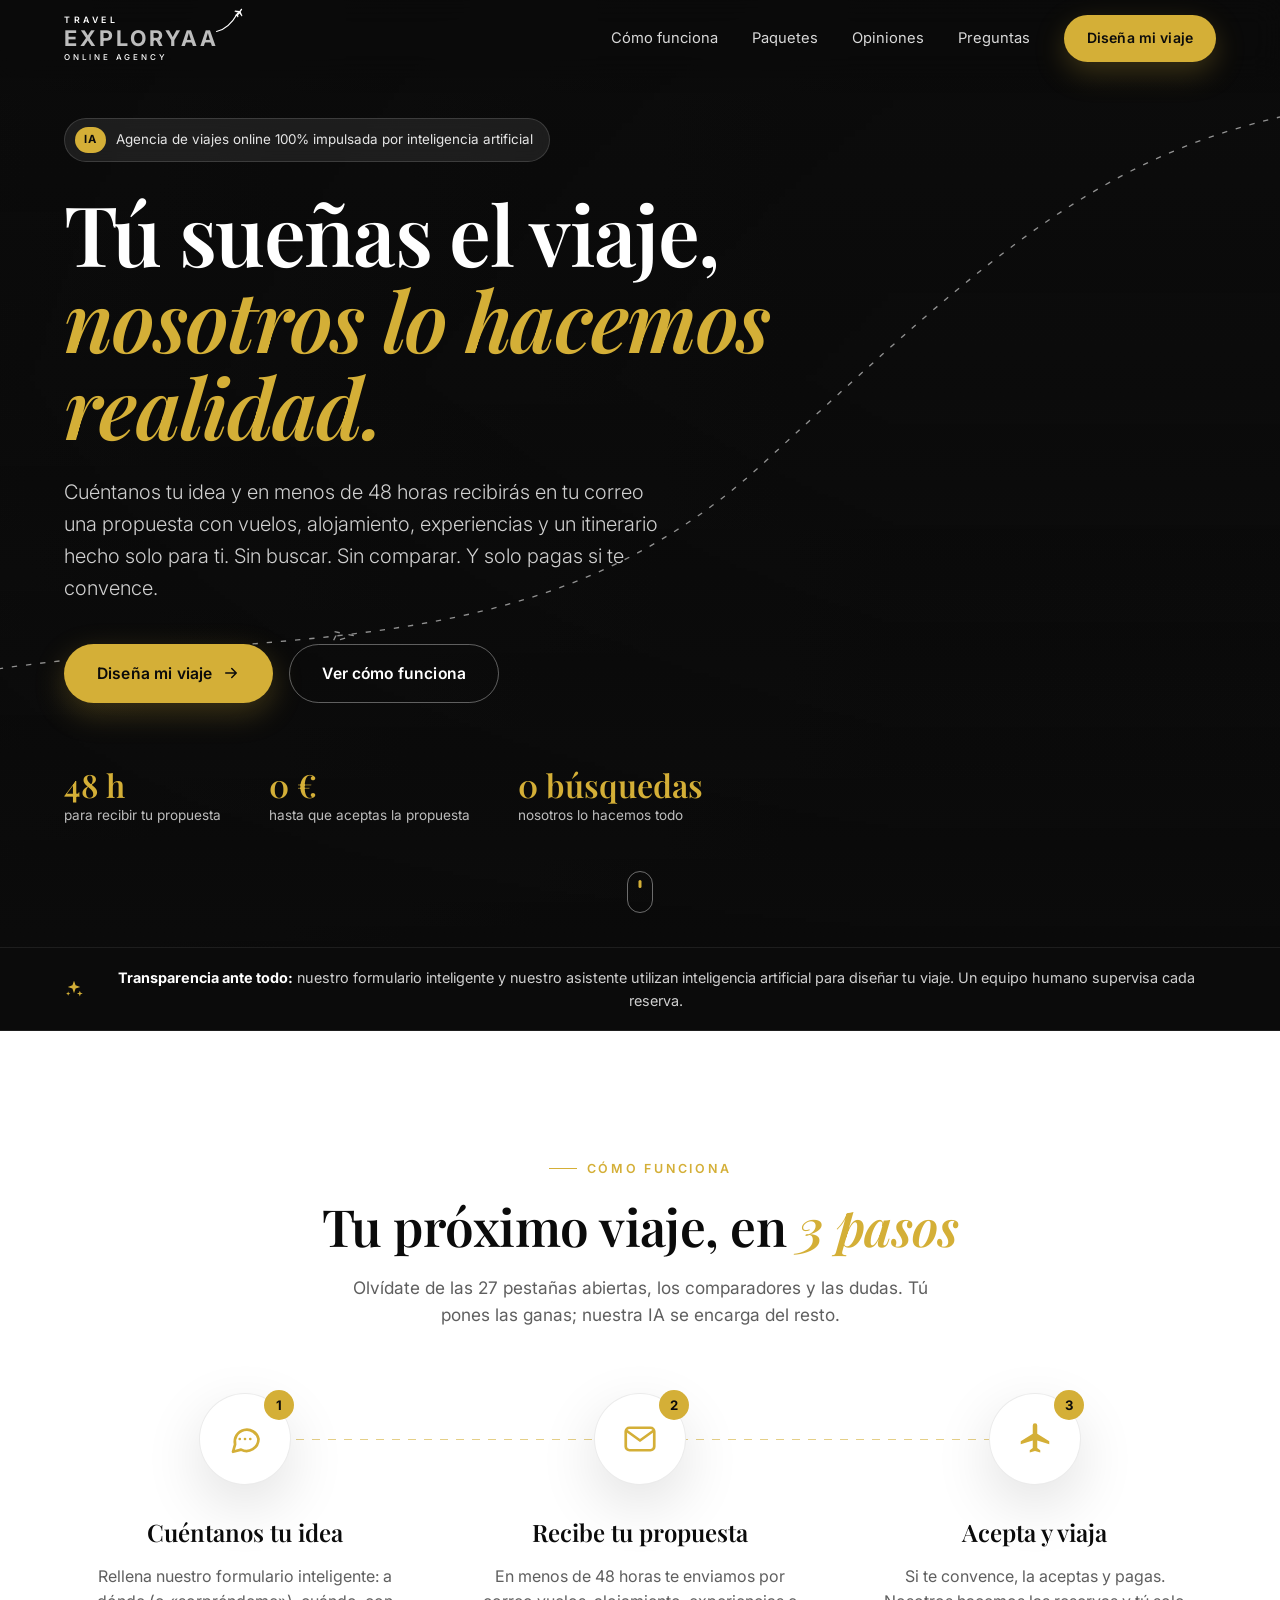
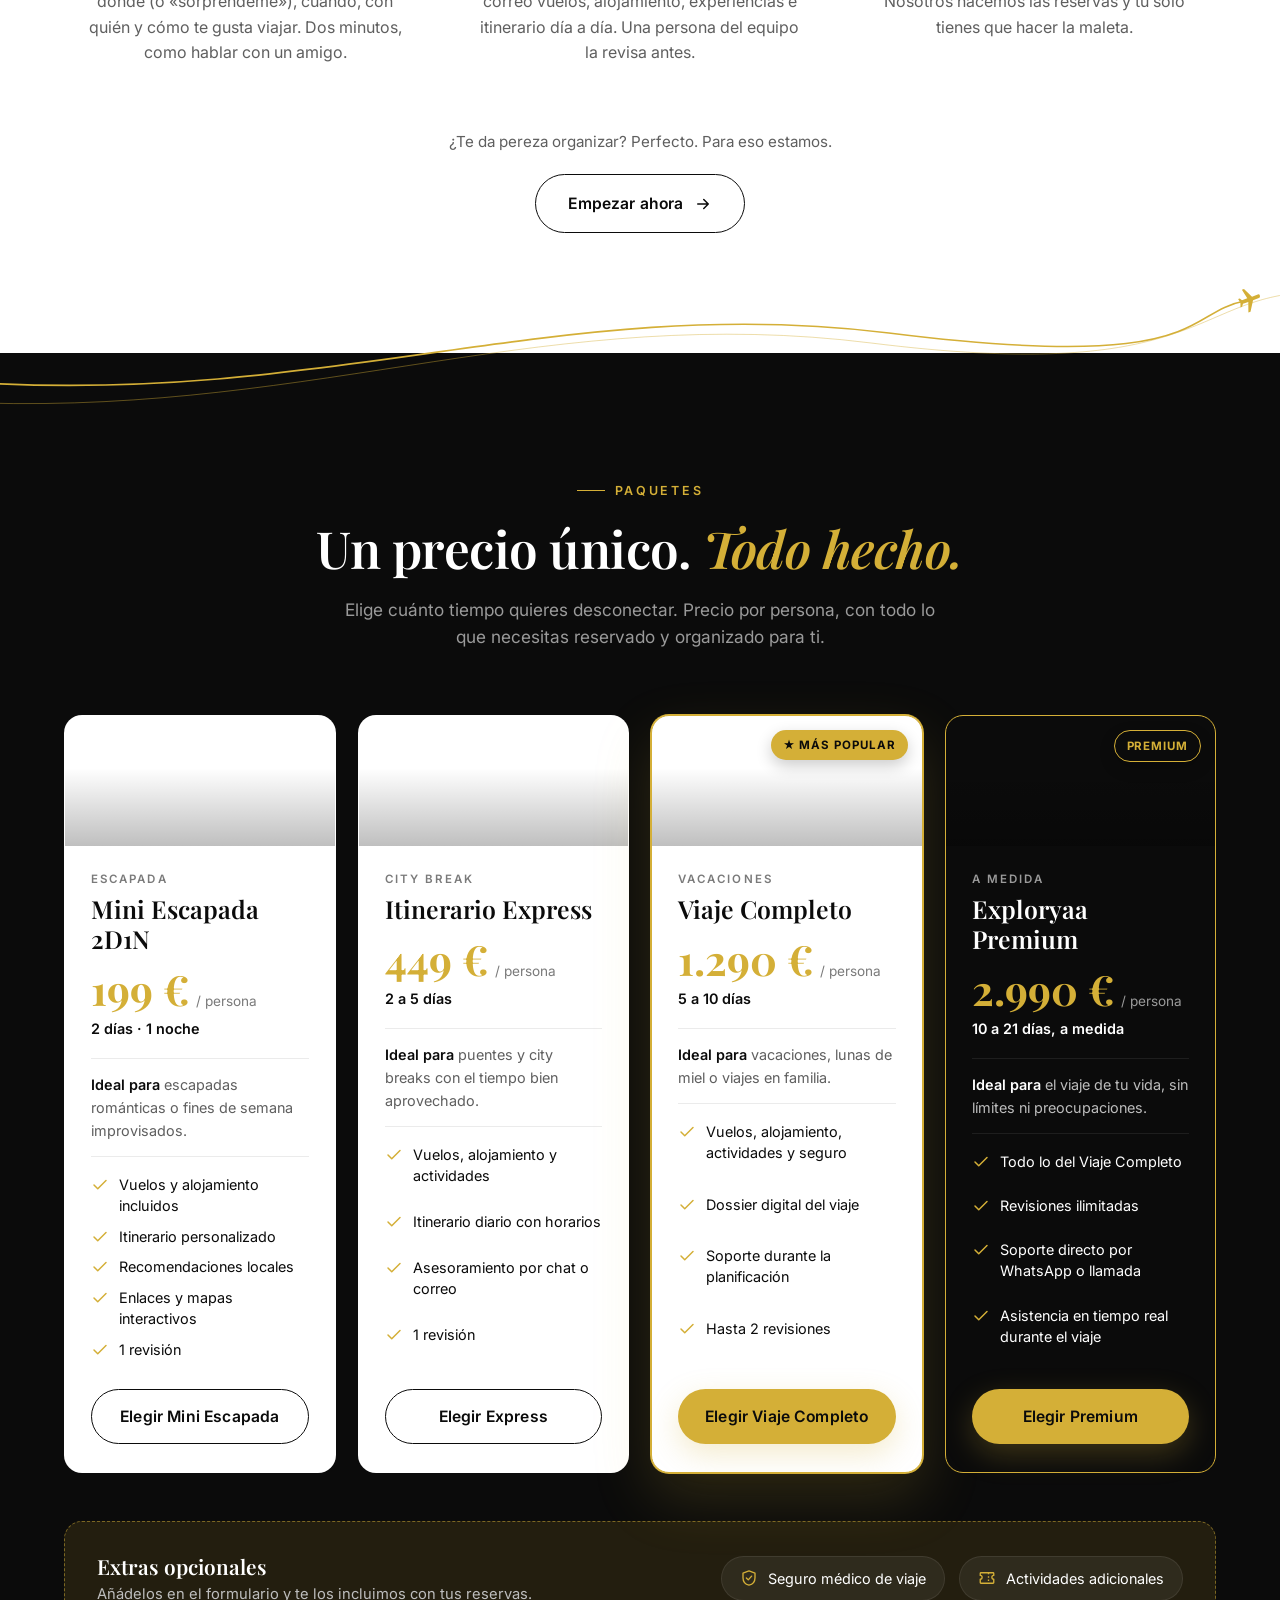
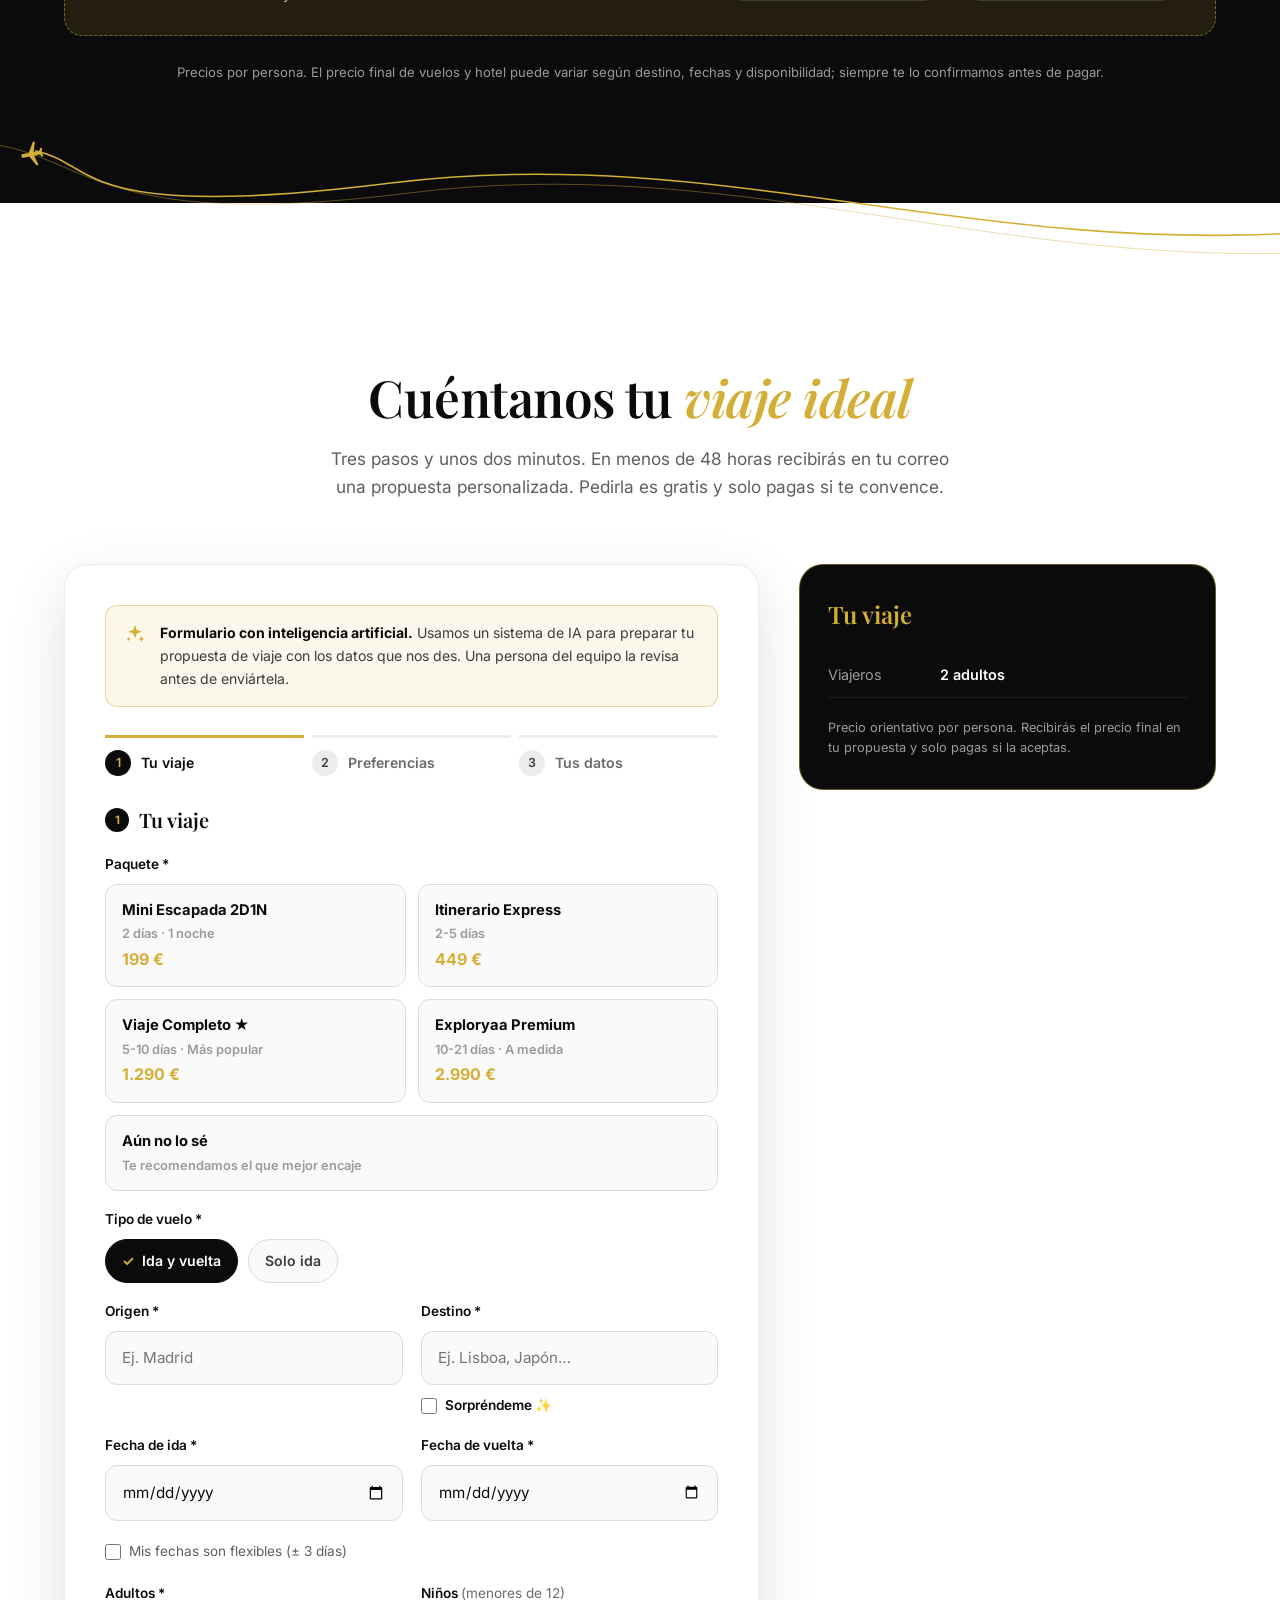
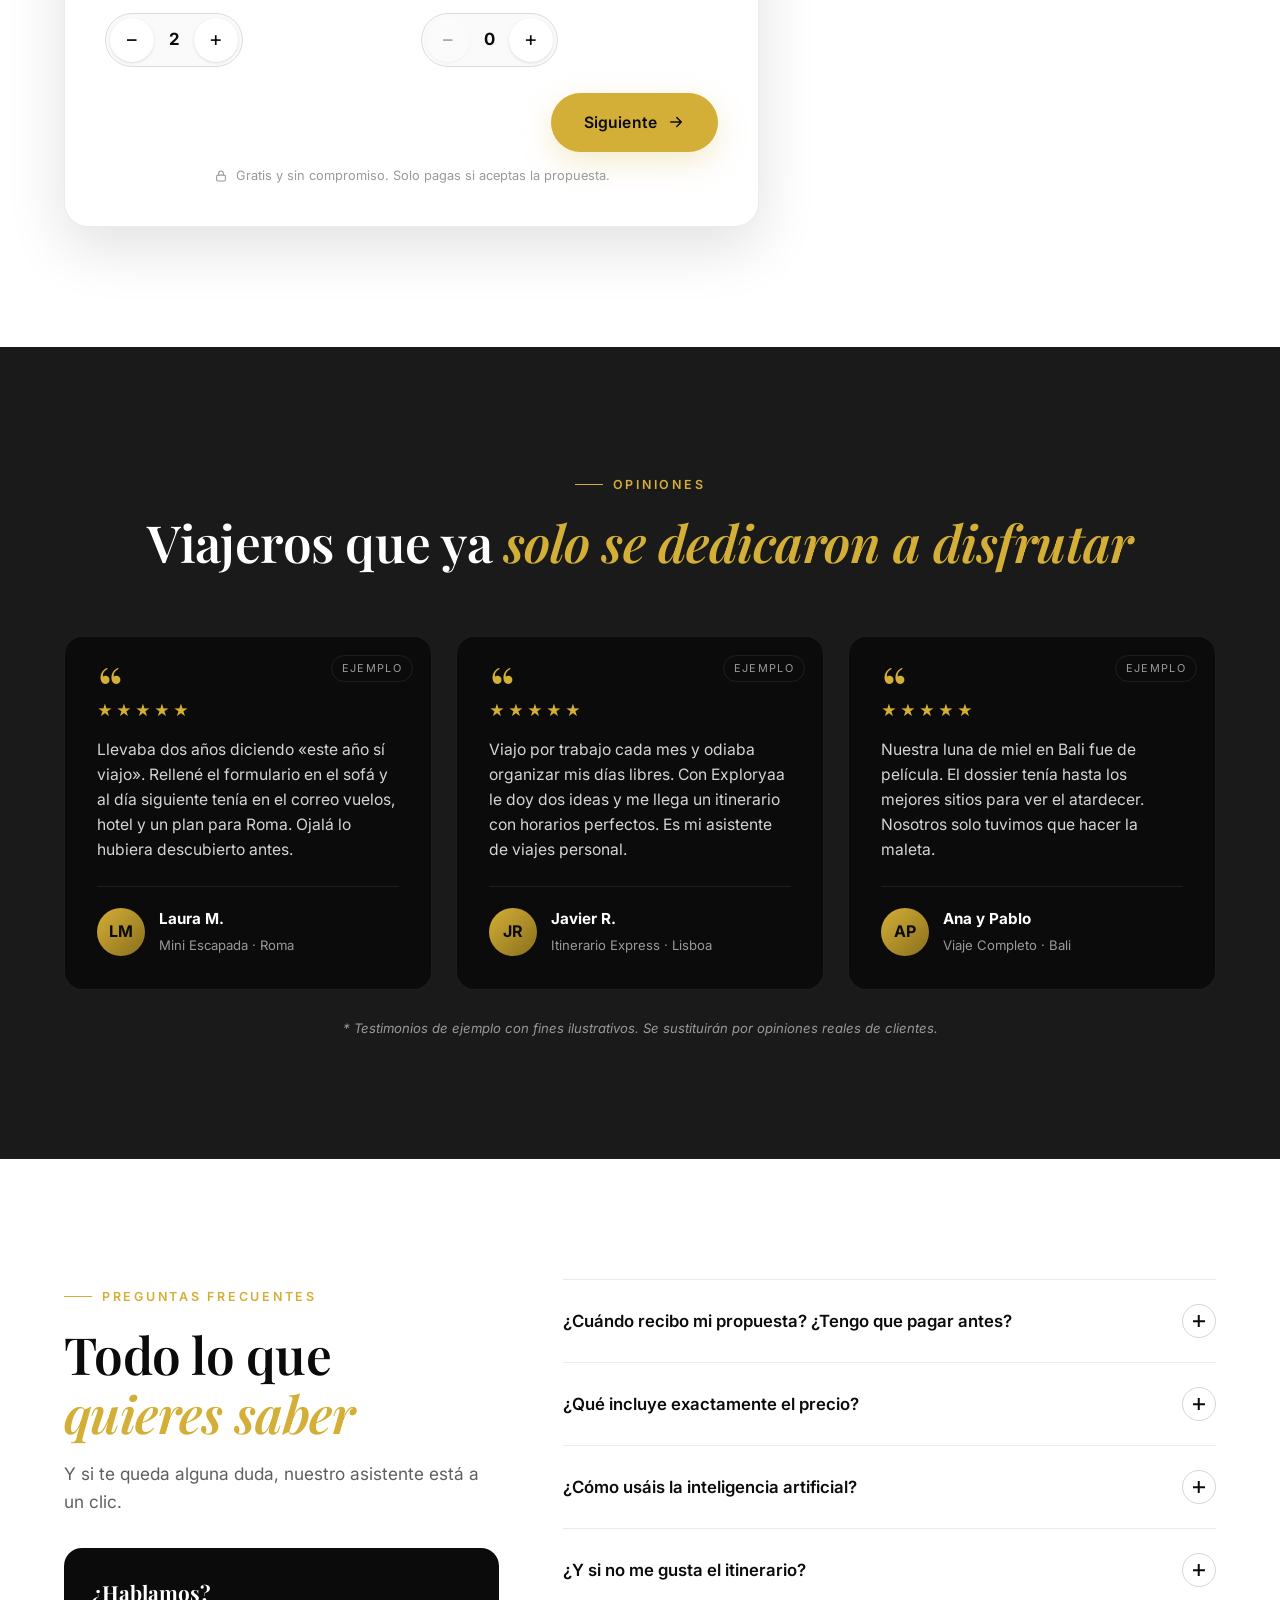
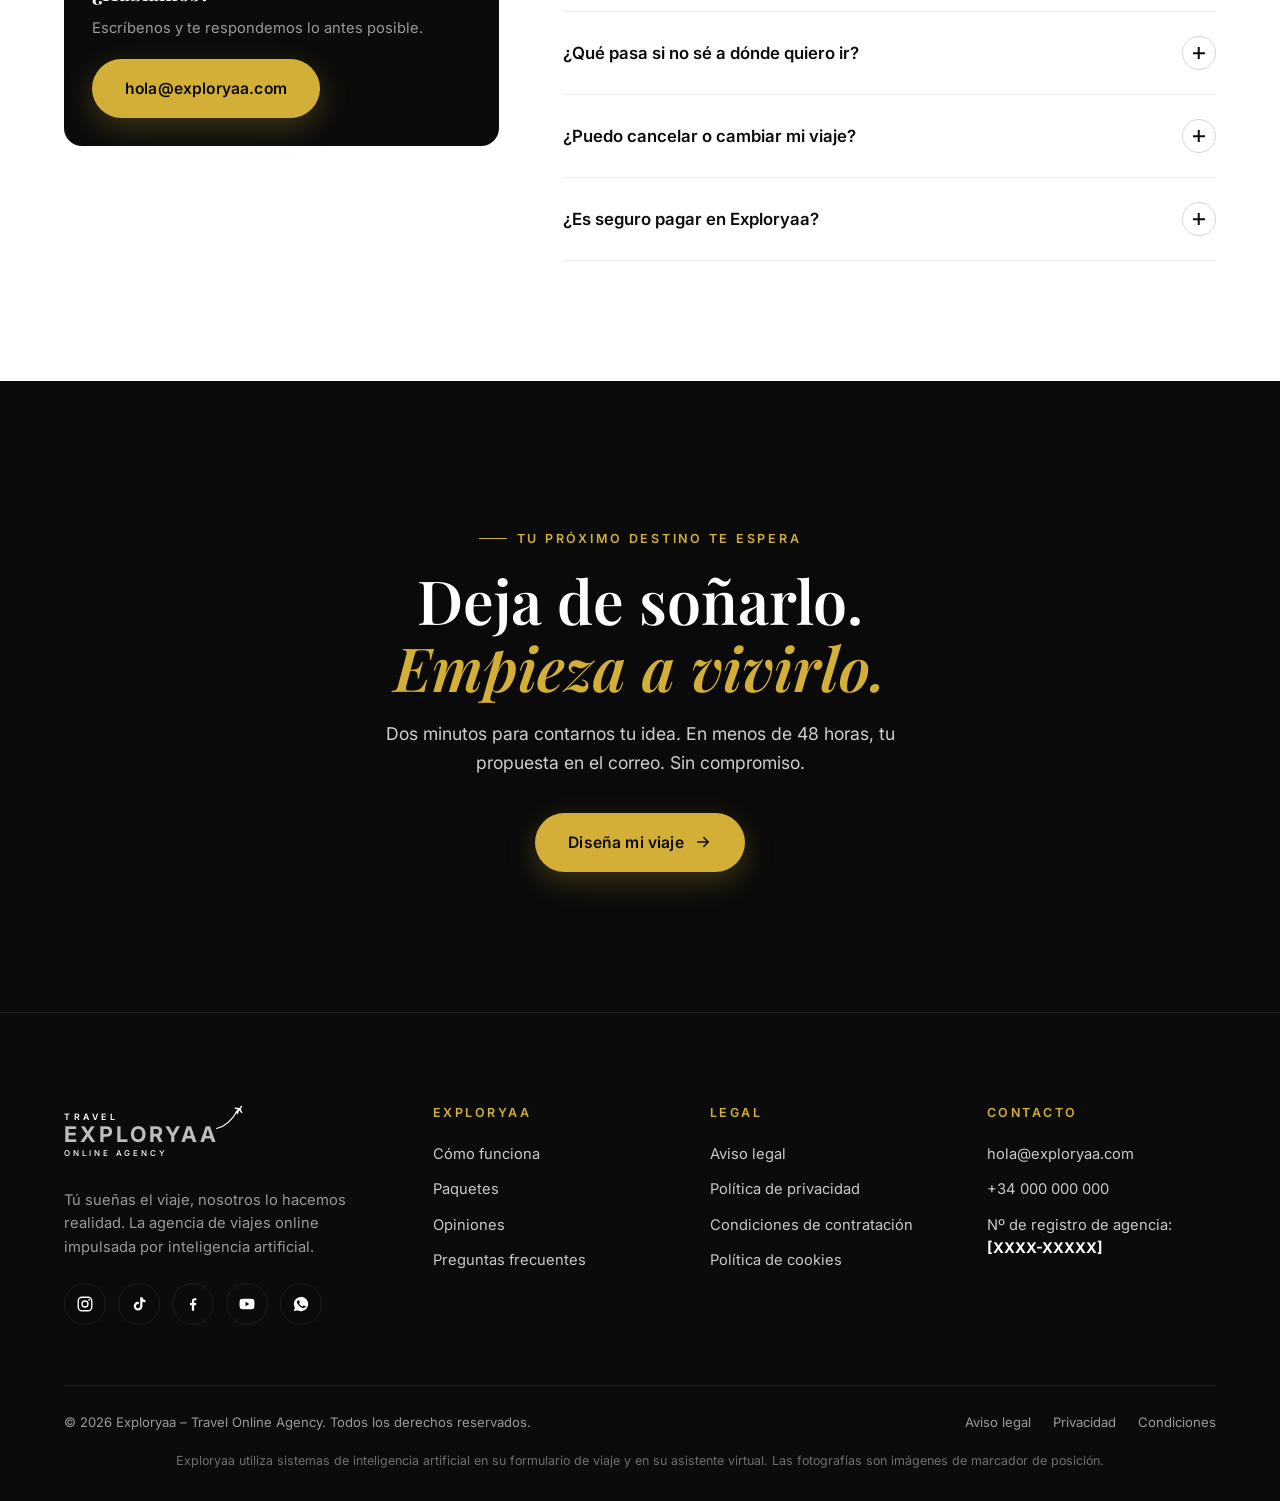
==== commit b718b836: "Incluir el envío del formulario dentro de index.html La página vuelve a ser un único archivo: abiert" ====
--- a/index.html
+++ b/index.html
@@ -858,7 +858,7 @@
     <!-- =====================================================
          5. FORMULARIO (3 pasos + resumen en vivo)
          Envía los datos a Google Apps Script mediante
-         enviarSolicitud() de conexion-formulario.js
+         enviarSolicitud() (más abajo, en el primer <script>)
          ===================================================== -->
     <section class="section section--light" id="disena">
       <div class="container">
@@ -1321,11 +1321,46 @@
     </form>
   </div>
 
-  <script src="conexion-formulario.js"></script>
+  <script>
+    /**
+     * EXPLORYAA — Conexión del formulario de la web con el envío de correos
+     * ------------------------------------------------------------------
+     * 1. Pega aquí la URL de tu Apps Script (termina en /exec).
+     * 2. En el formulario, en el último paso ("Diseñar mi viaje"), llama a
+     *    enviarSolicitud(f) en lugar de marcar directamente como enviado.
+     *
+     * Va incluido aquí para que la página funcione como un único archivo.
+     * Configuración de Apps Script: integraciones/google-apps-script/README.md
+     */
+    const EXPLORYAA_ENDPOINT = 'https://script.google.com/macros/s/AKfycby2FxoEHU1cB3uJJUetMH6QeUrc8mPSMBT0qlVO7p_EiF_mGWZfQYlAuLcjwbUXP2MM/exec';
+
+    async function enviarSolicitud(f, honeypot = '') {
+      const datos = {
+        paquete: f.paquete, vuelo: f.vuelo,
+        origen: f.origen.trim(), destino: f.destino.trim(),
+        fechaIda: f.fechaIda, fechaVuelta: f.vuelo === 'Ida y vuelta' ? f.fechaVuelta : '',
+        flexibles: f.flexibles, adultos: f.adultos, ninos: f.ninos,
+        tipos: f.tipos, presupuesto: f.presupuesto, alojamiento: f.alojamiento,
+        sostenible: f.sostenible, extras: f.extras, comentarios: f.comentarios.trim(),
+        nombre: f.nombre.trim(), email: f.email.trim(), telefono: f.telefono.trim(),
+        origenCliente: f.origenCliente, consentimiento: f.consentimiento,
+        web: honeypot, // campo anti-spam oculto: debe llegar vacío
+      };
+      // "text/plain" evita el bloqueo CORS de Google Apps Script
+      const res = await fetch(EXPLORYAA_ENDPOINT, {
+        method: 'POST',
+        headers: { 'Content-Type': 'text/plain;charset=utf-8' },
+        body: JSON.stringify(datos),
+      });
+      const json = await res.json();
+      if (!json.ok) throw new Error(json.error || 'No se pudo enviar la solicitud.');
+      return json; // { ok: true, id: 'EXP-261111-AB12' }
+    }
+  </script>
   <script>
     /* =========================================================
        CONFIGURACIÓN
-       El envío del formulario está en conexion-formulario.js.
+       El envío del formulario está en enviarSolicitud() (primer <script>).
        ========================================================= */
     const EXPLORYAA_CONFIG = {
       // URL del chatbot real (opcional). Recibe { message } y devuelve { reply }.
@@ -1400,7 +1435,7 @@
 
       /* =========================================================
          FORMULARIO DE VIAJE (3 pasos)
-         Al final llama a enviarSolicitud(f) de conexion-formulario.js,
+         Al final llama a enviarSolicitud(f) (primer <script>),
          que lo envía a Google Apps Script (hoja + correos + Notion).
          ========================================================= */
       const form = $("#tripForm");
@@ -1597,7 +1632,7 @@
           console.error(err);
           const red = err instanceof TypeError || err instanceof SyntaxError;
           mostrarError(red
-            ? "No hemos podido conectar con nuestro servidor. Revisa tu conexión e inténtalo de nuevo. Si sigue fallando, escríbenos a hola@exploryaa.com."
+            ? `No hemos podido conectar con nuestro servidor. Revisa tu conexión e inténtalo de nuevo. Si sigue fallando, escríbenos a hola@exploryaa.com. (Detalle técnico: ${err.name}: ${err.message})`
             : err.message);
         } finally {
           btnSiguiente.disabled = false; btnAtras.disabled = false;
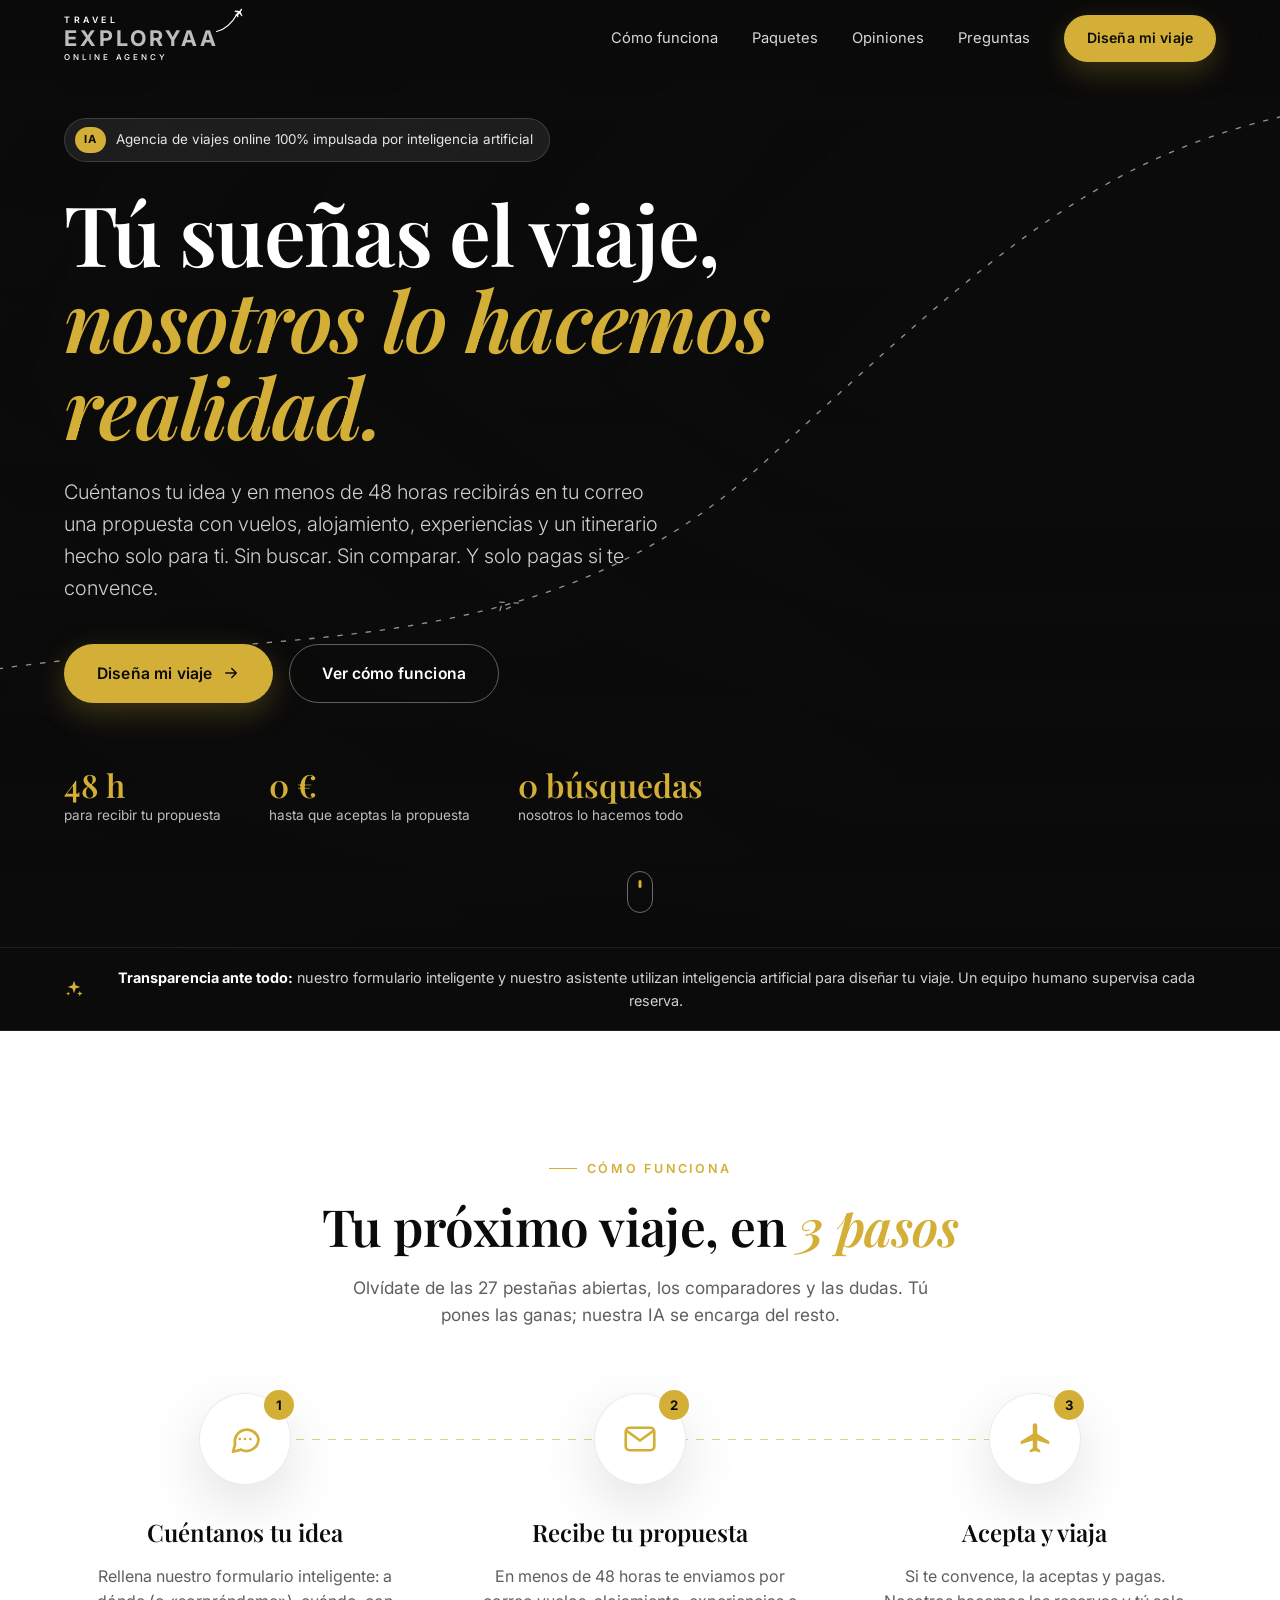
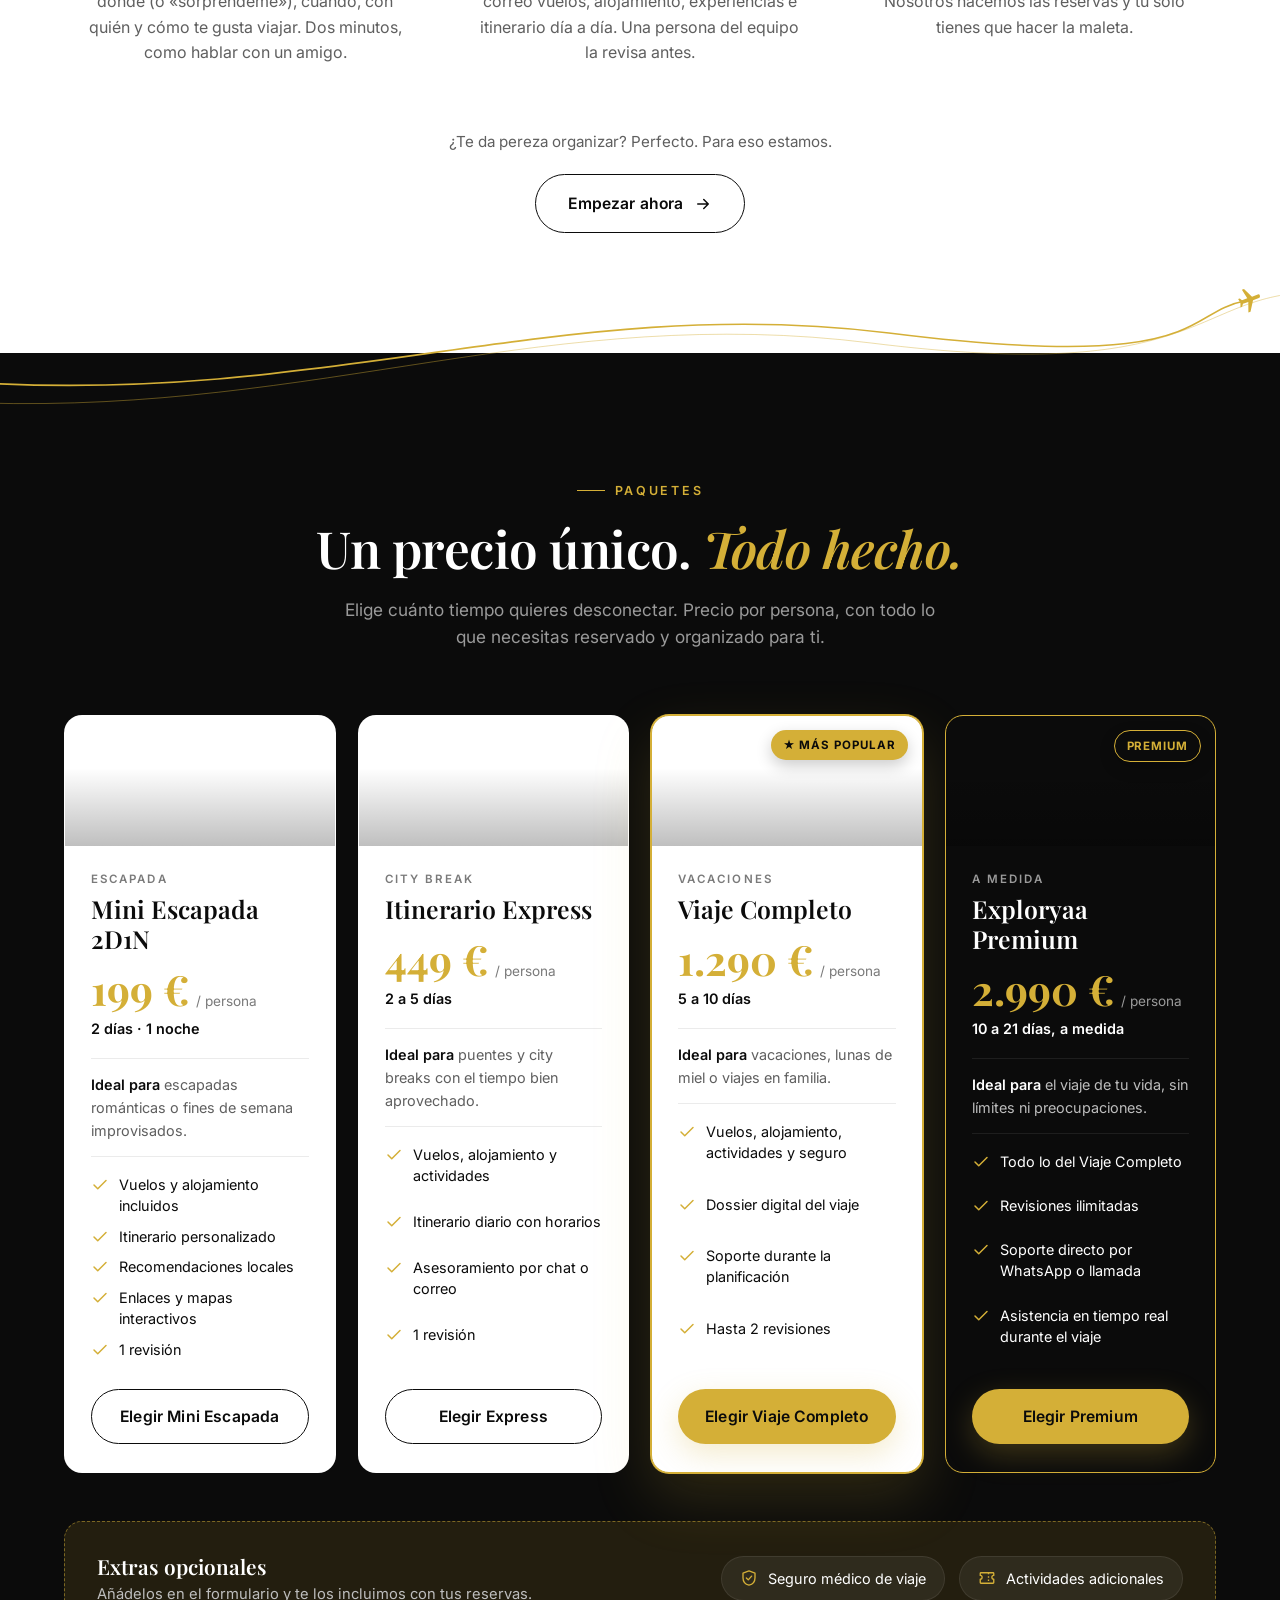
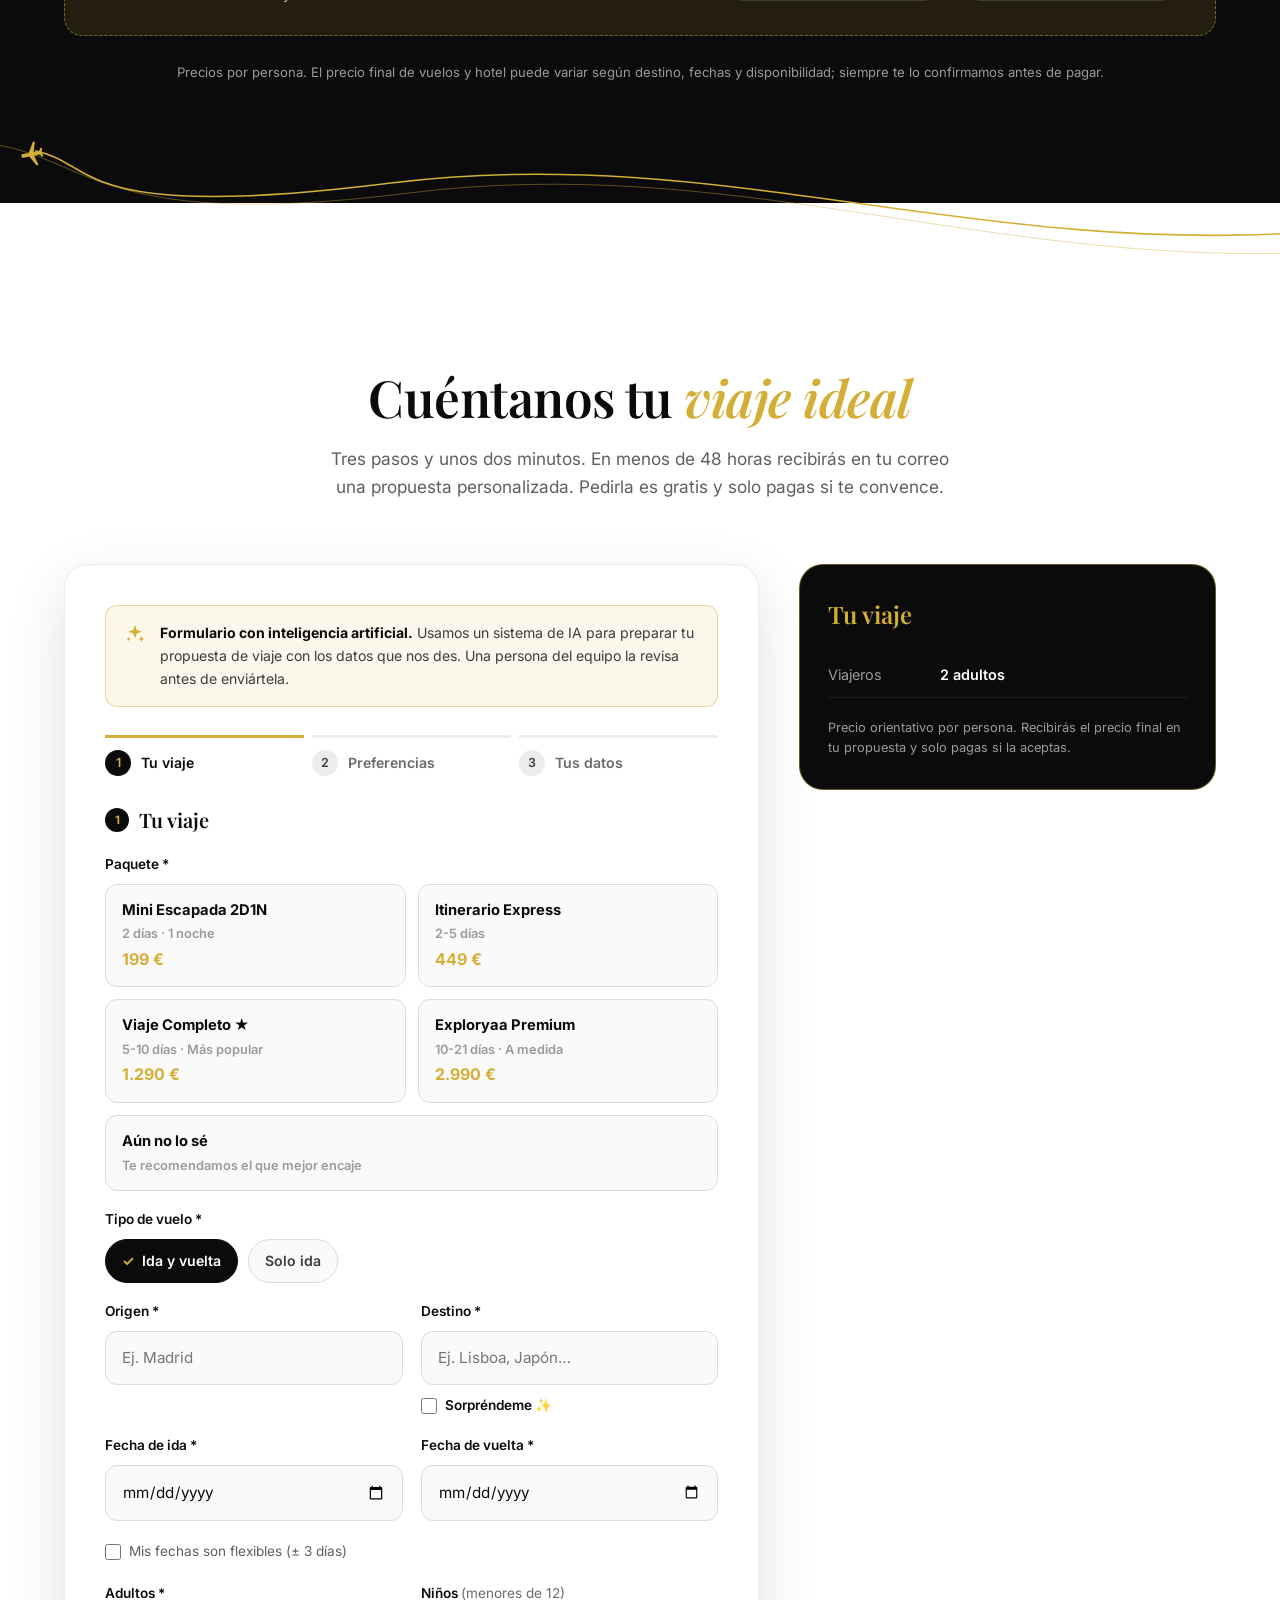
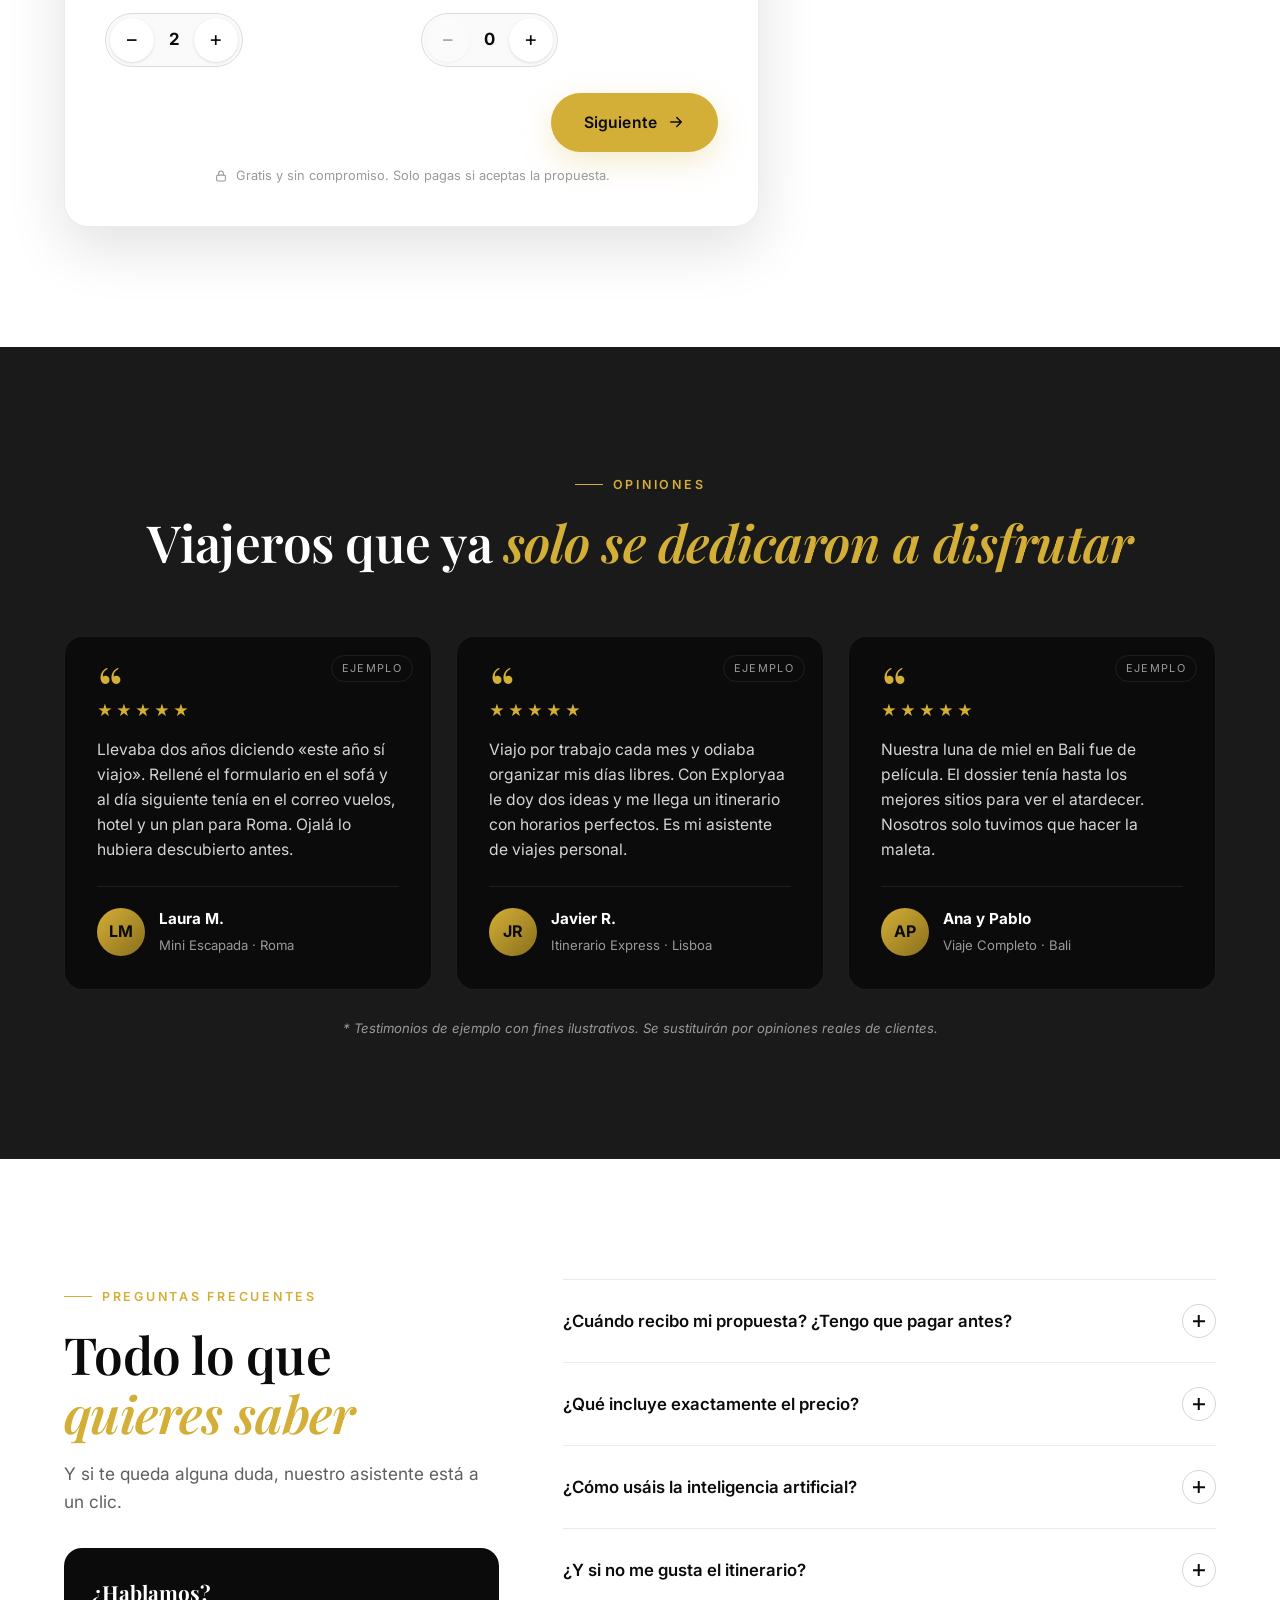
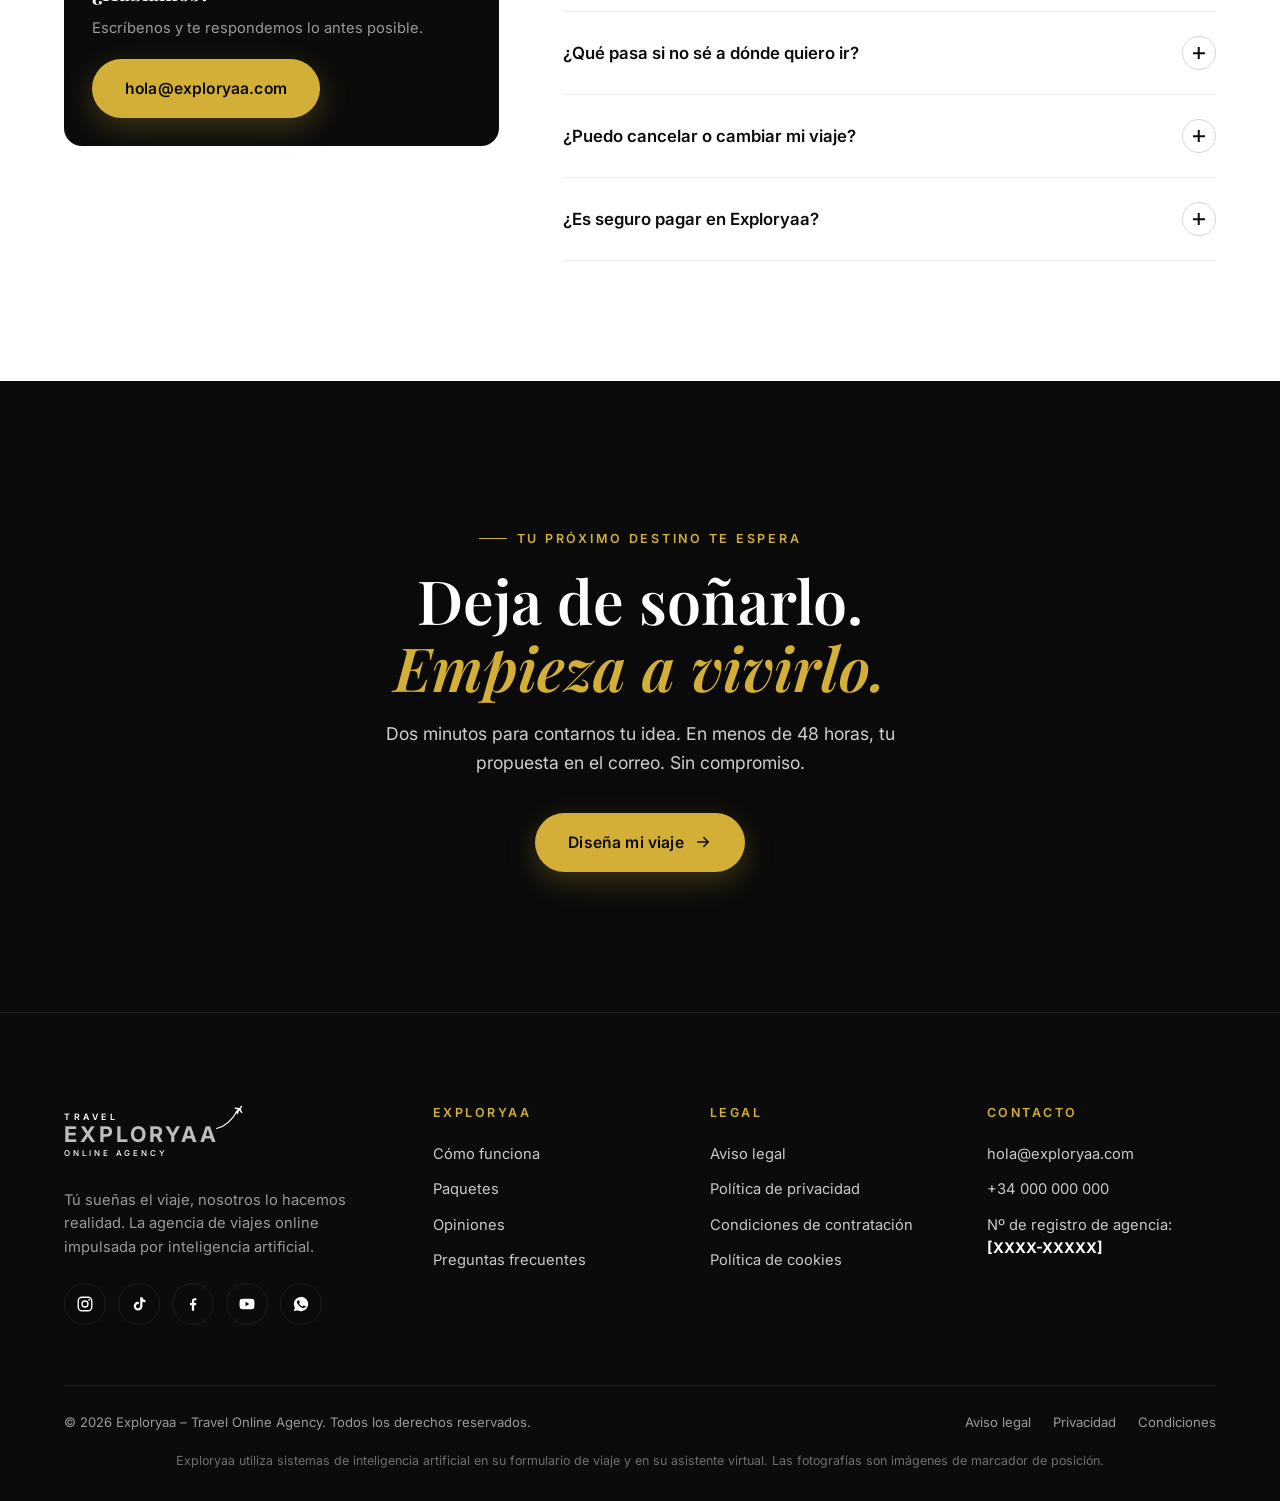
==== commit 4494ae21: "Formulario: detectar erratas en el email del cliente Sugiere la corrección (gmial.com → gmail.com, h" ====
--- a/index.html
+++ b/index.html
@@ -302,6 +302,13 @@
     .stepper li.active span { background: var(--black); color: var(--gold); }
     .stepper li.done { color: var(--black); border-top-color: var(--black); }
     .stepper li.done span { background: var(--gold); color: var(--black); }
+    .email-sugerencia { margin-top: 2px; padding: 12px 14px; border-radius: var(--radius-sm); background: #FBF7EA; border: 1px solid rgba(212,175,55,0.55); font-size: 0.88rem; color: #3d3d3d; }
+    .email-sugerencia strong { color: var(--black); overflow-wrap: anywhere; }
+    .email-sugerencia div { display: flex; flex-wrap: wrap; gap: 8px; margin-top: 10px; }
+    .btn-mini { min-height: 44px; padding: 0 16px; border-radius: 999px; border: 1px solid #cfcfcf; background: var(--white); color: var(--black); font-weight: 600; font-size: 0.85rem; cursor: pointer; }
+    .btn-mini:hover { border-color: var(--black); }
+    .btn-mini--si { background: var(--black); border-color: var(--black); color: var(--gold); }
+    .btn-mini--si:hover { background: #2a2a2a; }
     .form-error { background: #FDECEA; border: 1px solid #F5C2BD; color: #8A1F13; padding: 12px 16px; border-radius: var(--radius-sm); margin-bottom: 20px; font-size: 0.9rem; }
     .field .opt, .field label .opt { font-weight: 400; color: #6b6b6b; }
     .inline-check--field { margin: -4px 0 20px; }
@@ -1057,6 +1064,13 @@
                     <label for="email">Email *</label>
                     <input type="email" id="email" name="email" autocomplete="email" maxlength="150" placeholder="tu@correo.com" />
                     <span class="error">Escribe un email válido: ahí te enviaremos la propuesta.</span>
+                    <div class="email-sugerencia" id="emailSugerencia" role="status" hidden>
+                      <p>¿Quisiste decir <strong id="emailSugerido"></strong>?</p>
+                      <div>
+                        <button type="button" class="btn-mini btn-mini--si" id="emailCorregir">Sí, corregir</button>
+                        <button type="button" class="btn-mini" id="emailMantener">No, está bien</button>
+                      </div>
+                    </div>
                   </div>
                 </div>
                 <div class="grid-2">
@@ -1566,6 +1580,11 @@
           ok = marcar(campo("#nombre"), !f.nombre.trim()) && ok;
           ok = marcar(campo("#email"), !/^[^\s@]+@[^\s@]+\.[^\s@]{2,}$/.test(f.email.trim())) && ok;
           ok = marcar($("#campoConsent"), !f.consentimiento) && ok;
+          if (ok && revisarEmail()) {
+            mostrarError("Revisa tu email antes de enviar: es donde recibirás la propuesta.");
+            $("#emailCorregir").focus();
+            return false;
+          }
         }
         if (!ok) {
           mostrarError("Revisa los campos marcados en rojo para continuar.");
@@ -1581,6 +1600,56 @@
       $$('input[type="checkbox"], input[type="radio"]', form).forEach(el => el.addEventListener("change", () => {
         const f = el.closest(".field"); if (f) f.classList.remove("invalid");
       }));
+
+      /* ---------- Erratas en el email (gmial.com → gmail.com) ---------- */
+      const DOMINIOS = ["gmail.com", "hotmail.com", "hotmail.es", "outlook.com", "outlook.es", "live.com",
+        "yahoo.com", "yahoo.es", "icloud.com", "me.com", "msn.com", "protonmail.com", "proton.me", "telefonica.net"];
+      const distancia = (a, b) => {
+        const d = Array.from({ length: a.length + 1 }, (_, i) => [i, ...Array(b.length).fill(0)]);
+        for (let j = 1; j <= b.length; j++) d[0][j] = j;
+        for (let i = 1; i <= a.length; i++) for (let j = 1; j <= b.length; j++) {
+          d[i][j] = Math.min(d[i - 1][j] + 1, d[i][j - 1] + 1, d[i - 1][j - 1] + (a[i - 1] === b[j - 1] ? 0 : 1));
+          if (i > 1 && j > 1 && a[i - 1] === b[j - 2] && a[i - 2] === b[j - 1]) d[i][j] = Math.min(d[i][j], d[i - 2][j - 2] + 1);
+        }
+        return d[a.length][b.length];
+      };
+      function sugerirEmail(email) {
+        const m = email.trim().toLowerCase().match(/^([^\s@]+)@([^\s@]+)$/);
+        if (!m || DOMINIOS.includes(m[2])) return "";
+        let mejor = "", min = 3;
+        for (const dom of DOMINIOS) {
+          const dist = distancia(m[2], dom);
+          if (dist < min) { min = dist; mejor = dom; }
+        }
+        // Solo si se parece mucho (1 error, o 2 en dominios largos)
+        if (!mejor || min > (mejor.length >= 9 ? 2 : 1)) return "";
+        return `${m[1]}@${mejor}`;
+      }
+      const emailInput = $("#email"), cajaSugerencia = $("#emailSugerencia");
+      let emailRevisado = "";  // email que el cliente ya confirmó como correcto
+      function revisarEmail() {
+        const v = emailInput.value.trim();
+        const sug = v && v.toLowerCase() !== emailRevisado ? sugerirEmail(v) : "";
+        $("#emailSugerido").textContent = sug;
+        cajaSugerencia.hidden = !sug;
+        return sug;
+      }
+      // Se revisa mientras escribe (tras una pausa), no al salir del campo:
+      // así la sugerencia no mueve la casilla de privacidad justo cuando se va a pulsar.
+      let esperaEmail;
+      emailInput.addEventListener("input", () => {
+        clearTimeout(esperaEmail);
+        if (!cajaSugerencia.hidden) revisarEmail();
+        esperaEmail = setTimeout(revisarEmail, 700);
+      });
+      $("#emailCorregir").addEventListener("click", () => {
+        emailInput.value = $("#emailSugerido").textContent;
+        cajaSugerencia.hidden = true; ocultarError(); emailInput.focus(); actualizarResumen();
+      });
+      $("#emailMantener").addEventListener("click", () => {
+        emailRevisado = emailInput.value.trim().toLowerCase();
+        cajaSugerencia.hidden = true; ocultarError(); emailInput.focus();
+      });
 
       function mostrarError(msg) { errorBox.textContent = msg; errorBox.hidden = false; }
       function ocultarError() { errorBox.hidden = true; errorBox.textContent = ""; }
